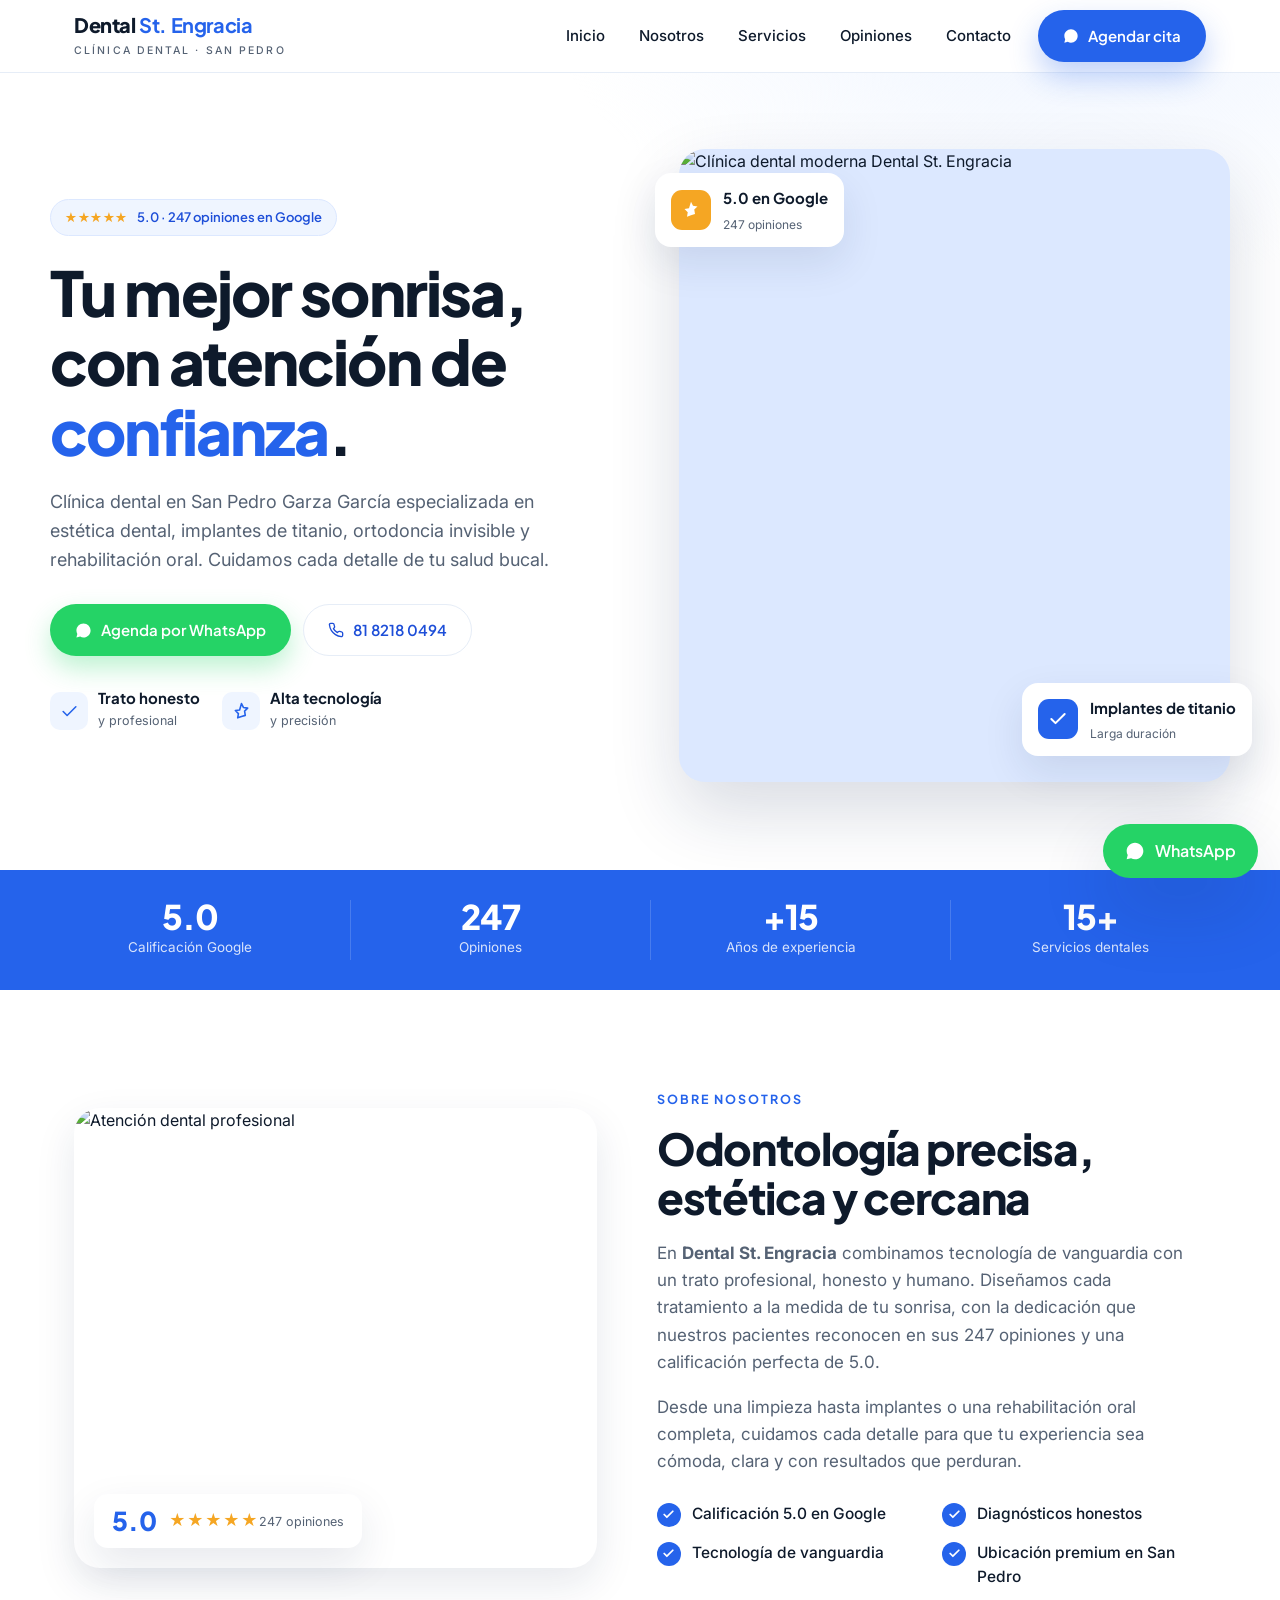
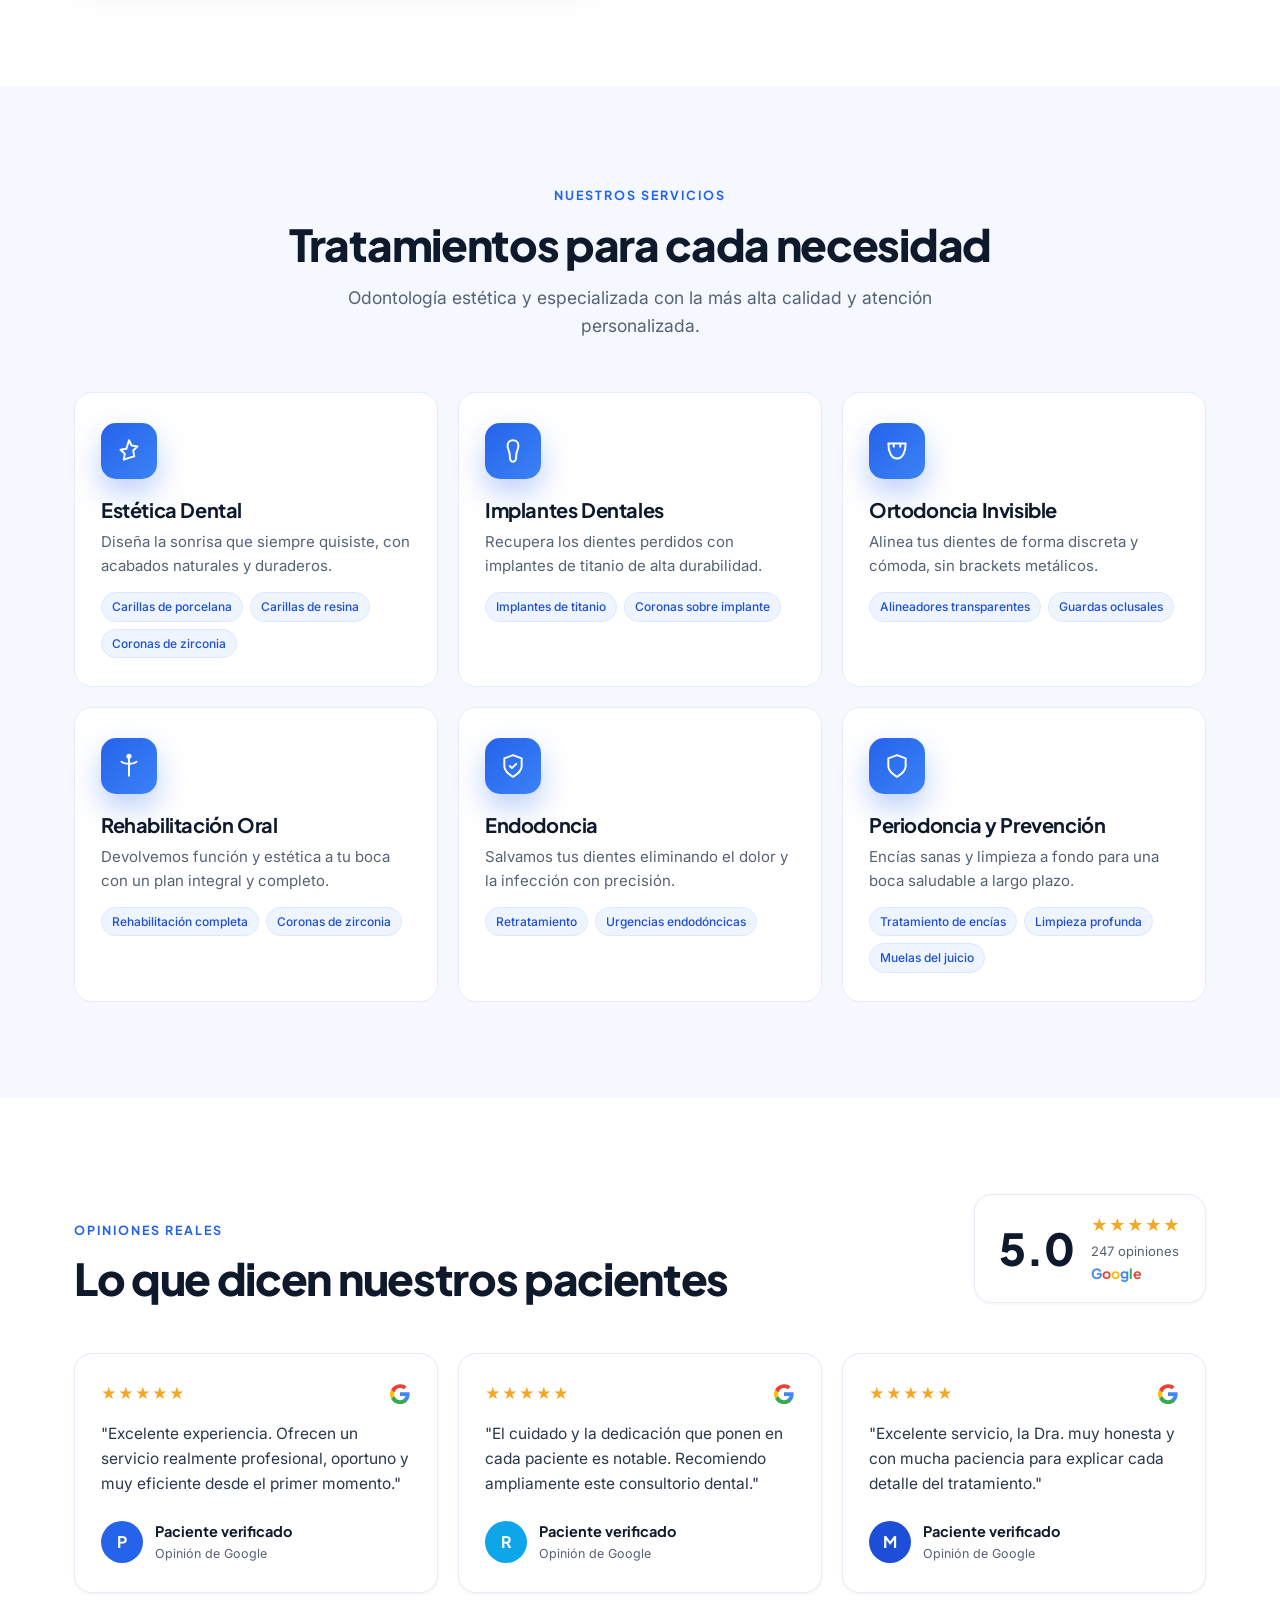
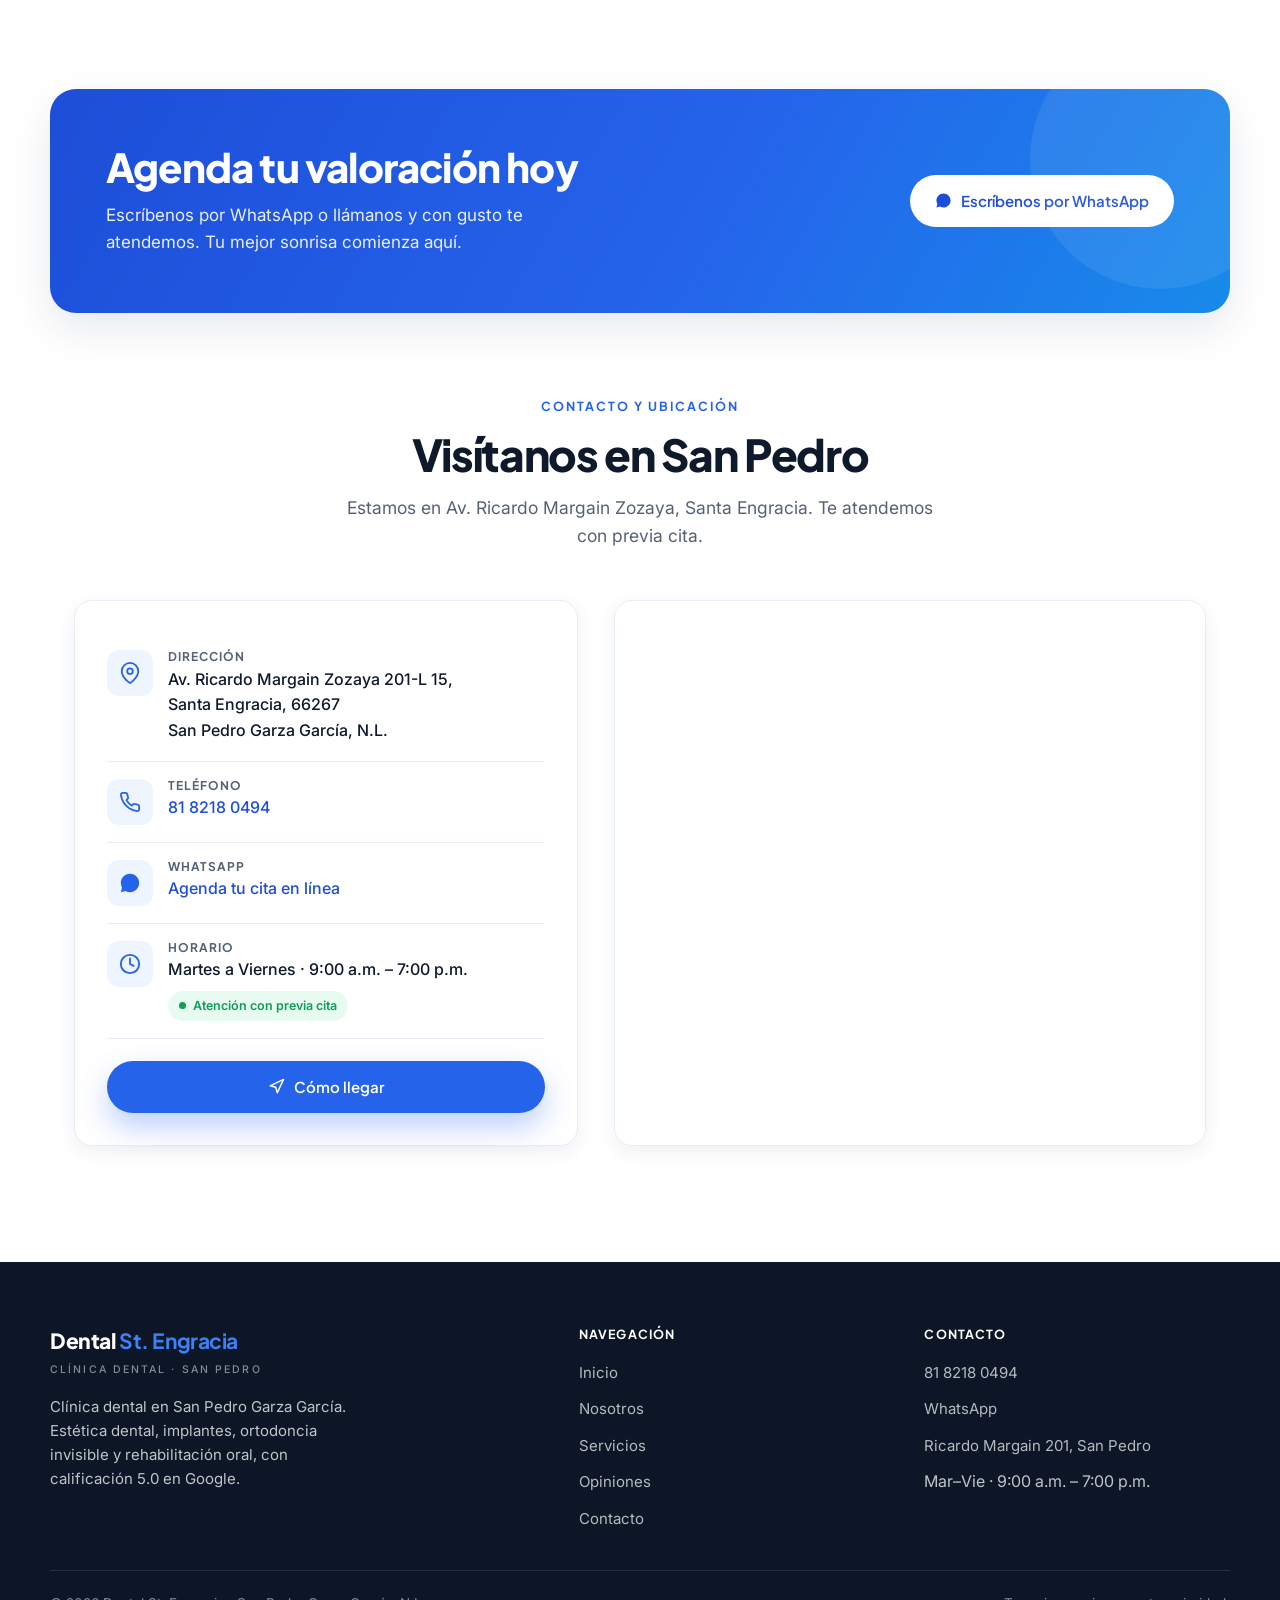
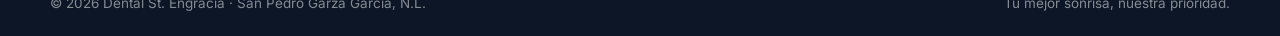
==== index.html @ b8663322 "Rediseño moderno azul y blanco, servicios y opiniones reorganizados Co-Authored-By: Claude Opus 4.8 " ====
<!DOCTYPE html>
<html lang="es">
<head>
  <meta charset="UTF-8" />
  <meta name="viewport" content="width=device-width, initial-scale=1.0" />
  <title>Dental St. Engracia | Dentista en San Pedro Garza García</title>
  <meta name="description" content="Dental St. Engracia — Clínica dental en San Pedro Garza García, N.L. Estética dental, implantes de titanio, ortodoncia invisible, rehabilitación oral y endodoncia. 5.0 ★ con 247 opiniones en Google." />
  <meta name="theme-color" content="#2563eb" />

  <meta property="og:title" content="Dental St. Engracia | Dentista en San Pedro Garza García" />
  <meta property="og:description" content="Clínica dental · 5.0 ★ (247 opiniones). Estética dental, implantes, ortodoncia invisible y rehabilitación oral." />
  <meta property="og:type" content="website" />

  <link rel="preconnect" href="https://fonts.googleapis.com" />
  <link rel="preconnect" href="https://fonts.gstatic.com" crossorigin />
  <link href="https://fonts.googleapis.com/css2?family=Plus+Jakarta+Sans:wght@500;600;700;800&family=Inter:wght@400;500;600&display=swap" rel="stylesheet" />

  <style>
    :root {
      --blue: #2563eb;
      --blue-600: #2563eb;
      --blue-700: #1d4ed8;
      --blue-500: #3b82f6;
      --blue-50: #eff5ff;
      --blue-100: #dce8ff;
      --sky: #0ea5e9;
      --ink: #0e1a2b;
      --slate: #556274;
      --line: #e6edf7;
      --bg: #ffffff;
      --bg-soft: #f5f8ff;
      --white: #ffffff;
      --shadow-xs: 0 1px 3px rgba(16, 40, 80, .06);
      --shadow-sm: 0 6px 18px rgba(16, 40, 80, .07);
      --shadow-md: 0 16px 40px rgba(16, 40, 80, .10);
      --shadow-lg: 0 30px 70px rgba(16, 40, 80, .16);
      --shadow-blue: 0 14px 30px rgba(37, 99, 235, .30);
      --r: 18px;
      --r-lg: 26px;
      --maxw: 1180px;
    }
    * { box-sizing: border-box; margin: 0; padding: 0; }
    html { scroll-behavior: smooth; scroll-padding-top: 84px; }
    body { font-family: 'Inter', system-ui, -apple-system, sans-serif; color: var(--ink); background: var(--bg); line-height: 1.6; -webkit-font-smoothing: antialiased; }
    h1, h2, h3, h4 { font-family: 'Plus Jakarta Sans', system-ui, sans-serif; line-height: 1.12; font-weight: 700; letter-spacing: -.02em; }
    a { color: inherit; text-decoration: none; }
    img { max-width: 100%; display: block; }
    .wrap { max-width: var(--maxw); margin: 0 auto; padding: 0 24px; }

    /* Buttons */
    .btn { display: inline-flex; align-items: center; gap: 9px; font-family: 'Plus Jakarta Sans', sans-serif;
      font-weight: 600; font-size: 15px; padding: 13px 24px; border-radius: 999px; border: 1.5px solid transparent; cursor: pointer;
      transition: transform .2s, box-shadow .2s, background .2s, color .2s, border-color .2s; }
    .btn-primary { background: var(--blue); color: #fff; box-shadow: var(--shadow-blue); }
    .btn-primary:hover { background: var(--blue-700); transform: translateY(-2px); }
    .btn-ghost { background: #fff; color: var(--blue-700); border-color: var(--line); }
    .btn-ghost:hover { border-color: var(--blue); background: var(--blue-50); }
    .btn-white { background: #fff; color: var(--blue-700); }
    .btn-white:hover { transform: translateY(-2px); box-shadow: var(--shadow-md); }
    .btn-wa { background: #25D366; color: #fff; box-shadow: 0 12px 26px rgba(37,211,102,.30); }
    .btn-wa:hover { background: #1eb457; transform: translateY(-2px); }

    /* Navbar */
    header { position: sticky; top: 0; z-index: 100; background: rgba(255,255,255,.82);
      backdrop-filter: saturate(180%) blur(16px); -webkit-backdrop-filter: saturate(180%) blur(16px); border-bottom: 1px solid var(--line); }
    .nav { display: flex; align-items: center; justify-content: space-between; height: 72px; }
    .brand .name { font-family: 'Plus Jakarta Sans', sans-serif; font-weight: 800; font-size: 20px; color: var(--ink); line-height: 1; letter-spacing: -.02em; }
    .brand .name b { color: var(--blue); }
    .brand .name small { display: block; font-family: 'Inter', sans-serif; font-weight: 500; font-size: 10.5px; color: var(--slate); letter-spacing: .2em; text-transform: uppercase; margin-top: 5px; }
    .nav-links { display: flex; align-items: center; gap: 4px; }
    .nav-links a.link { padding: 9px 15px; border-radius: 999px; font-weight: 500; font-size: 15px; color: var(--ink); transition: background .18s, color .18s; }
    .nav-links a.link:hover { background: var(--blue-50); color: var(--blue-700); }
    .nav-cta { display: flex; align-items: center; gap: 10px; margin-left: 8px; }
    .menu-btn { display: none; background: none; border: none; cursor: pointer; padding: 8px; }
    .menu-btn span { display: block; width: 24px; height: 2px; background: var(--ink); margin: 5px 0; border-radius: 2px; transition: .25s; }

    /* Hero */
    .hero { position: relative; overflow: hidden;
      background: radial-gradient(900px 480px at 85% -10%, var(--blue-50) 0%, transparent 60%), #fff; }
    .hero-grid { display: grid; grid-template-columns: 1.02fr .98fr; gap: 56px; align-items: center; padding: 76px 0 88px; }
    .chip { display: inline-flex; align-items: center; gap: 9px; background: var(--blue-50); border: 1px solid var(--blue-100);
      color: var(--blue-700); font-weight: 600; font-size: 13px; padding: 7px 14px; border-radius: 999px; margin-bottom: 22px; font-family: 'Plus Jakarta Sans', sans-serif; }
    .chip .stars { color: #f5a623; letter-spacing: .5px; }
    .hero h1 { font-size: clamp(38px, 5.4vw, 62px); font-weight: 800; color: var(--ink); letter-spacing: -.03em; }
    .hero h1 .g { color: var(--blue); }
    .hero p.lead { font-size: 18px; color: var(--slate); margin: 22px 0 30px; max-width: 520px; }
    .hero-actions { display: flex; gap: 12px; flex-wrap: wrap; }
    .hero-mini { display: flex; align-items: center; gap: 22px; margin-top: 34px; flex-wrap: wrap; }
    .hero-mini .m { display: flex; align-items: center; gap: 10px; }
    .hero-mini .m .ic { width: 38px; height: 38px; border-radius: 10px; background: var(--blue-50); color: var(--blue); display: grid; place-items: center; }
    .hero-mini .m b { font-family: 'Plus Jakarta Sans', sans-serif; font-size: 15px; display: block; line-height: 1.1; }
    .hero-mini .m span { font-size: 12.5px; color: var(--slate); }

    .hero-visual { position: relative; }
    .hero-card { border-radius: var(--r-lg); overflow: hidden; box-shadow: var(--shadow-lg); aspect-ratio: 4/4.6; background: var(--blue-100); }
    .hero-card img { width: 100%; height: 100%; object-fit: cover; }
    .float { position: absolute; background: #fff; border-radius: 16px; padding: 13px 16px; box-shadow: var(--shadow-md); display: flex; align-items: center; gap: 12px; }
    .float .ic { width: 40px; height: 40px; border-radius: 11px; display: grid; place-items: center; color: #fff; }
    .float b { font-family: 'Plus Jakarta Sans', sans-serif; font-size: 15px; color: var(--ink); line-height: 1; }
    .float small { display: block; color: var(--slate); font-size: 12px; margin-top: 3px; }
    .float-1 { top: 24px; left: -24px; }
    .float-1 .ic { background: #f5a623; }
    .float-2 { bottom: 26px; right: -22px; }
    .float-2 .ic { background: var(--blue); }

    /* Stats strip */
    .stats { background: var(--blue); color: #fff; }
    .stats-row { display: grid; grid-template-columns: repeat(4, 1fr); gap: 20px; padding: 30px 0; }
    .stats .s { text-align: center; }
    .stats .s b { font-family: 'Plus Jakarta Sans', sans-serif; font-size: 34px; font-weight: 800; display: block; line-height: 1; letter-spacing: -.02em; }
    .stats .s span { font-size: 13.5px; color: rgba(255,255,255,.82); }
    .stats .s + .s { border-left: 1px solid rgba(255,255,255,.16); }

    /* Section shells */
    .sec { padding: 96px 0; }
    .eyebrow { display: inline-block; color: var(--blue); font-family: 'Plus Jakarta Sans', sans-serif; font-weight: 700; font-size: 12.5px; letter-spacing: .16em; text-transform: uppercase; }
    .sec-title { font-size: clamp(30px, 3.8vw, 44px); letter-spacing: -.03em; margin: 12px 0 0; color: var(--ink); font-weight: 800; }
    .sec-intro { color: var(--slate); font-size: 17.5px; max-width: 620px; margin-top: 15px; }
    .center { text-align: center; }
    .center .sec-intro { margin-left: auto; margin-right: auto; }

    /* About */
    .about-grid { display: grid; grid-template-columns: 1fr 1.05fr; gap: 60px; align-items: center; }
    .about-media { position: relative; }
    .about-media img { border-radius: var(--r-lg); box-shadow: var(--shadow-md); width: 100%; aspect-ratio: 5/4.4; object-fit: cover; }
    .about-media .tag { position: absolute; bottom: 20px; left: 20px; background: #fff; border-radius: 14px; padding: 14px 18px; box-shadow: var(--shadow-md); display: flex; align-items: center; gap: 12px; }
    .about-media .tag .n { font-family: 'Plus Jakarta Sans', sans-serif; font-weight: 800; font-size: 26px; color: var(--blue); line-height: 1; }
    .about-media .tag small { color: var(--slate); font-size: 12.5px; }
    .about-text p { color: var(--slate); font-size: 17px; margin-top: 18px; }
    .about-list { list-style: none; margin: 26px 0 0; display: grid; grid-template-columns: 1fr 1fr; gap: 14px 22px; }
    .about-list li { display: flex; gap: 11px; align-items: flex-start; font-size: 15.5px; font-weight: 500; }
    .about-list .check { flex: none; width: 24px; height: 24px; border-radius: 999px; background: var(--blue); color: #fff; display: grid; place-items: center; margin-top: 1px; }

    /* Services */
    .services { background: var(--bg-soft); }
    .cards { display: grid; grid-template-columns: repeat(3, 1fr); gap: 20px; margin-top: 52px; }
    .card { background: #fff; border: 1px solid var(--line); border-radius: var(--r); padding: 30px 26px 28px; transition: transform .22s, box-shadow .22s, border-color .22s; }
    .card:hover { transform: translateY(-6px); box-shadow: var(--shadow-md); border-color: var(--blue-100); }
    .card .icn { width: 56px; height: 56px; border-radius: 15px; background: linear-gradient(135deg, var(--blue), var(--blue-500)); color: #fff; display: grid; place-items: center; margin-bottom: 20px; box-shadow: var(--shadow-blue); }
    .card h3 { font-size: 20px; color: var(--ink); }
    .card p { color: var(--slate); font-size: 15px; margin-top: 9px; }
    .card .tags { margin-top: 14px; display: flex; flex-wrap: wrap; gap: 7px; }
    .card .tags span { font-size: 12px; font-weight: 500; color: var(--blue-700); background: var(--blue-50); border: 1px solid var(--blue-100); padding: 4px 10px; border-radius: 999px; }

    /* Reviews */
    .reviews-head { display: flex; align-items: flex-end; justify-content: space-between; gap: 30px; flex-wrap: wrap; }
    .gbadge { display: flex; align-items: center; gap: 16px; background: #fff; border: 1px solid var(--line); border-radius: var(--r); padding: 18px 24px; box-shadow: var(--shadow-xs); }
    .gbadge .big { font-family: 'Plus Jakarta Sans', sans-serif; font-size: 44px; font-weight: 800; color: var(--ink); line-height: 1; }
    .gbadge .stars { color: #f5a623; letter-spacing: 1px; font-size: 16px; }
    .gbadge small { color: var(--slate); font-size: 13px; display: block; margin-top: 3px; }
    .gbadge .glogo { font-family: 'Plus Jakarta Sans', sans-serif; font-weight: 700; font-size: 14px; }
    .gbadge .glogo .b1{color:#4285F4}.gbadge .glogo .b2{color:#EA4335}.gbadge .glogo .b3{color:#FBBC05}.gbadge .glogo .b4{color:#4285F4}.gbadge .glogo .b5{color:#34A853}.gbadge .glogo .b6{color:#EA4335}
    .review-cards { display: grid; grid-template-columns: repeat(3, 1fr); gap: 20px; margin-top: 50px; }
    .review-card { background: #fff; border: 1px solid var(--line); border-radius: var(--r); padding: 28px 26px; box-shadow: var(--shadow-xs); transition: transform .22s, box-shadow .22s; }
    .review-card:hover { transform: translateY(-5px); box-shadow: var(--shadow-md); }
    .review-card .top { display: flex; align-items: center; justify-content: space-between; }
    .review-card .stars { color: #f5a623; letter-spacing: 1px; font-size: 15px; }
    .review-card .gm { width: 22px; height: 22px; }
    .review-card p { margin: 16px 0 22px; font-size: 15.5px; color: #29384b; line-height: 1.6; }
    .review-card .who { display: flex; align-items: center; gap: 12px; }
    .review-card .av { width: 42px; height: 42px; border-radius: 999px; color: #fff; display: grid; place-items: center; font-weight: 700; font-family: 'Plus Jakarta Sans', sans-serif; }
    .review-card .who b { font-family: 'Plus Jakarta Sans', sans-serif; font-size: 14.5px; }
    .review-card .who small { display: block; color: var(--slate); font-size: 12.5px; }

    /* CTA */
    .cta-wrap { padding: 0 24px 40px; }
    .cta-band { position: relative; overflow: hidden; background: linear-gradient(120deg, var(--blue-700) 0%, var(--blue) 55%, var(--sky) 130%); color: #fff; border-radius: var(--r-lg); padding: 56px; display: grid; grid-template-columns: 1.5fr auto; gap: 30px; align-items: center; box-shadow: var(--shadow-md); }
    .cta-band::after { content: ""; position: absolute; right: -60px; top: -60px; width: 260px; height: 260px; border-radius: 50%; background: rgba(255,255,255,.08); }
    .cta-band h2 { color: #fff; font-size: clamp(28px, 3.2vw, 40px); font-weight: 800; position: relative; }
    .cta-band p { color: rgba(255,255,255,.9); margin-top: 12px; font-size: 17px; position: relative; max-width: 460px; }
    .cta-band .actions { display: flex; gap: 12px; flex-wrap: wrap; position: relative; }

    /* Contact */
    .contact-grid { display: grid; grid-template-columns: .92fr 1.08fr; gap: 36px; align-items: stretch; }
    .info-card { background: #fff; border: 1px solid var(--line); border-radius: var(--r); padding: 32px; box-shadow: var(--shadow-sm); }
    .info-item { display: flex; gap: 15px; padding: 17px 0; border-bottom: 1px solid var(--line); }
    .info-item:last-of-type { border-bottom: none; }
    .info-item .ic { flex: none; width: 46px; height: 46px; border-radius: 12px; background: var(--blue-50); color: var(--blue); display: grid; place-items: center; }
    .info-item h4 { font-family: 'Plus Jakarta Sans', sans-serif; font-size: 12px; text-transform: uppercase; letter-spacing: .08em; color: var(--slate); font-weight: 700; }
    .info-item p { font-size: 16px; font-weight: 500; margin-top: 3px; color: var(--ink); }
    .info-item a p { color: var(--blue-700); }
    .hours-tag { display: inline-flex; align-items: center; gap: 7px; background: #e8fbf0; color: #0f9d58; font-weight: 600; font-size: 12.5px; padding: 5px 11px; border-radius: 999px; margin-top: 8px; }
    .map-card { border-radius: var(--r); overflow: hidden; box-shadow: var(--shadow-sm); border: 1px solid var(--line); min-height: 460px; }
    .map-card iframe { width: 100%; height: 100%; min-height: 460px; border: 0; display: block; }

    /* Footer */
    footer { background: #0c1626; color: rgba(255,255,255,.75); margin-top: 20px; }
    .foot { display: grid; grid-template-columns: 1.6fr 1fr 1fr; gap: 40px; padding: 62px 0 38px; }
    .foot .name { font-family: 'Plus Jakarta Sans', sans-serif; font-weight: 800; font-size: 21px; color: #fff; letter-spacing: -.02em; }
    .foot .name b { color: var(--blue-500); }
    .foot .name small { display: block; font-family: 'Inter', sans-serif; font-weight: 500; font-size: 10.5px; color: rgba(255,255,255,.5); letter-spacing: .2em; text-transform: uppercase; margin-top: 5px; }
    .foot p { font-size: 15px; margin-top: 16px; max-width: 320px; }
    .foot h5 { color: #fff; font-family: 'Plus Jakarta Sans', sans-serif; font-size: 12.5px; letter-spacing: .09em; text-transform: uppercase; margin-bottom: 16px; }
    .foot ul { list-style: none; display: grid; gap: 11px; }
    .foot ul a { font-size: 15px; color: rgba(255,255,255,.7); transition: color .18s; }
    .foot ul a:hover { color: var(--blue-500); }
    .foot-bottom { border-top: 1px solid rgba(255,255,255,.1); padding: 22px 0; font-size: 13.5px; display: flex; justify-content: space-between; flex-wrap: wrap; gap: 10px; color: rgba(255,255,255,.5); }

    /* Floating WhatsApp */
    .float-wa { position: fixed; right: 22px; bottom: 22px; z-index: 90; background: #25D366; color: #fff; border-radius: 999px;
      padding: 14px 22px; font-family: 'Plus Jakarta Sans', sans-serif; font-weight: 600; display: inline-flex; align-items: center; gap: 10px; box-shadow: var(--shadow-lg); transition: transform .2s; }
    .float-wa:hover { transform: scale(1.05); }

    @media (max-width: 900px) {
      .hero-grid, .about-grid, .contact-grid, .cta-band, .reviews-head { grid-template-columns: 1fr; }
      .cards, .review-cards { grid-template-columns: 1fr 1fr; }
      .stats-row { grid-template-columns: 1fr 1fr; gap: 26px 20px; }
      .stats .s:nth-child(3) { border-left: none; }
      .hero-visual { max-width: 400px; margin: 0 auto; }
      .float-2 { right: 6px; } .float-1 { left: 6px; }
      .foot { grid-template-columns: 1fr 1fr; }
      .cta-band { text-align: center; } .cta-band .actions { justify-content: center; }
    }
    @media (max-width: 680px) {
      .nav-links { display: none; }
      .menu-btn { display: block; }
      .nav-links.open { display: flex; flex-direction: column; align-items: stretch; position: absolute; top: 72px; left: 0; right: 0;
        background: #fff; border-bottom: 1px solid var(--line); padding: 14px 20px 20px; gap: 4px; box-shadow: var(--shadow-md); }
      .nav-links.open .nav-cta { flex-direction: column; margin: 8px 0 0; }
      .nav-links.open .btn { justify-content: center; }
      .cards, .review-cards { grid-template-columns: 1fr; }
      .about-list { grid-template-columns: 1fr; }
      .stats-row { grid-template-columns: 1fr 1fr; }
      .foot { grid-template-columns: 1fr; }
      .sec { padding: 66px 0; }
      .cta-band { padding: 40px 26px; }
      .hero-grid { padding: 48px 0 60px; }
    }
  </style>
</head>
<body>

  <!-- NAVBAR -->
  <header>
    <div class="wrap nav">
      <a href="#inicio" class="brand">
        <span class="name">Dental <b>St. Engracia</b><small>Clínica Dental · San Pedro</small></span>
      </a>
      <nav class="nav-links" id="navLinks">
        <a class="link" href="#inicio">Inicio</a>
        <a class="link" href="#nosotros">Nosotros</a>
        <a class="link" href="#servicios">Servicios</a>
        <a class="link" href="#opiniones">Opiniones</a>
        <a class="link" href="#contacto">Contacto</a>
        <div class="nav-cta">
          <a class="btn btn-primary" href="https://wa.me/528182180494" target="_blank" rel="noopener">
            <svg width="16" height="16" viewBox="0 0 24 24" fill="currentColor"><path d="M17.5 14.4c-.3-.15-1.77-.87-2.04-.97-.27-.1-.47-.15-.67.15-.2.3-.77.97-.94 1.17-.17.2-.35.22-.65.07-.3-.15-1.26-.46-2.4-1.48-.89-.79-1.49-1.77-1.66-2.07-.17-.3-.02-.46.13-.61.13-.13.3-.35.45-.52.15-.17.2-.3.3-.5.1-.2.05-.37-.02-.52-.08-.15-.67-1.62-.92-2.22-.24-.58-.49-.5-.67-.51h-.57c-.2 0-.52.07-.8.37-.27.3-1.04 1.02-1.04 2.48s1.07 2.88 1.22 3.08c.15.2 2.1 3.2 5.08 4.49.71.31 1.26.49 1.69.62.71.23 1.36.2 1.87.12.57-.09 1.77-.72 2.02-1.42.25-.7.25-1.29.17-1.42-.07-.13-.27-.2-.57-.35zM12 2C6.48 2 2 6.48 2 12c0 1.77.46 3.42 1.27 4.86L2 22l5.25-1.38A9.96 9.96 0 0 0 12 22c5.52 0 10-4.48 10-10S17.52 2 12 2z"/></svg>
            Agendar cita
          </a>
        </div>
      </nav>
      <button class="menu-btn" id="menuBtn" aria-label="Menú"><span></span><span></span><span></span></button>
    </div>
  </header>

  <!-- HERO -->
  <section class="hero" id="inicio">
    <div class="wrap hero-grid">
      <div class="hero-copy">
        <span class="chip"><span class="stars">★★★★★</span> 5.0 · 247 opiniones en Google</span>
        <h1>Tu mejor sonrisa, con atención de <span class="g">confianza</span>.</h1>
        <p class="lead">Clínica dental en San Pedro Garza García especializada en estética dental, implantes de titanio, ortodoncia invisible y rehabilitación oral. Cuidamos cada detalle de tu salud bucal.</p>
        <div class="hero-actions">
          <a class="btn btn-wa" href="https://wa.me/528182180494" target="_blank" rel="noopener">
            <svg width="17" height="17" viewBox="0 0 24 24" fill="currentColor"><path d="M17.5 14.4c-.3-.15-1.77-.87-2.04-.97-.27-.1-.47-.15-.67.15-.2.3-.77.97-.94 1.17-.17.2-.35.22-.65.07-.3-.15-1.26-.46-2.4-1.48-.89-.79-1.49-1.77-1.66-2.07-.17-.3-.02-.46.13-.61.13-.13.3-.35.45-.52.15-.17.2-.3.3-.5.1-.2.05-.37-.02-.52-.08-.15-.67-1.62-.92-2.22-.24-.58-.49-.5-.67-.51h-.57c-.2 0-.52.07-.8.37-.27.3-1.04 1.02-1.04 2.48s1.07 2.88 1.22 3.08c.15.2 2.1 3.2 5.08 4.49.71.31 1.26.49 1.69.62.71.23 1.36.2 1.87.12.57-.09 1.77-.72 2.02-1.42.25-.7.25-1.29.17-1.42-.07-.13-.27-.2-.57-.35zM12 2C6.48 2 2 6.48 2 12c0 1.77.46 3.42 1.27 4.86L2 22l5.25-1.38A9.96 9.96 0 0 0 12 22c5.52 0 10-4.48 10-10S17.52 2 12 2z"/></svg>
            Agenda por WhatsApp
          </a>
          <a class="btn btn-ghost" href="tel:+528182180494">
            <svg width="16" height="16" viewBox="0 0 24 24" fill="none" stroke="currentColor" stroke-width="2" stroke-linecap="round" stroke-linejoin="round"><path d="M22 16.92v3a2 2 0 0 1-2.18 2 19.79 19.79 0 0 1-8.63-3.07 19.5 19.5 0 0 1-6-6 19.79 19.79 0 0 1-3.07-8.67A2 2 0 0 1 4.11 2h3a2 2 0 0 1 2 1.72c.13.96.36 1.9.7 2.81a2 2 0 0 1-.45 2.11L8.09 9.91a16 16 0 0 0 6 6l1.27-1.27a2 2 0 0 1 2.11-.45c.9.34 1.85.57 2.81.7A2 2 0 0 1 22 16.92z"/></svg>
            81 8218 0494
          </a>
        </div>
        <div class="hero-mini">
          <div class="m"><span class="ic"><svg width="19" height="19" viewBox="0 0 24 24" fill="none" stroke="currentColor" stroke-width="2" stroke-linecap="round" stroke-linejoin="round"><path d="M20 6 9 17l-5-5"/></svg></span><div><b>Trato honesto</b><span>y profesional</span></div></div>
          <div class="m"><span class="ic"><svg width="19" height="19" viewBox="0 0 24 24" fill="none" stroke="currentColor" stroke-width="2" stroke-linecap="round" stroke-linejoin="round"><path d="m12 2 2.4 4.9 5.4.8-3.9 3.8.9 5.4L12 18.3 7.2 20l.9-5.4-3.9-3.8 5.4-.8z"/></svg></span><div><b>Alta tecnología</b><span>y precisión</span></div></div>
        </div>
      </div>

      <div class="hero-visual">
        <div class="hero-card">
          <img src="https://images.unsplash.com/photo-1606811841689-23dfddce3e95?auto=format&fit=crop&w=900&q=80" alt="Clínica dental moderna Dental St. Engracia" />
        </div>
        <div class="float float-1">
          <span class="ic"><svg width="20" height="20" viewBox="0 0 24 24" fill="currentColor"><path d="m12 2 2.4 4.9 5.4.8-3.9 3.8.9 5.4L12 18.3 7.2 20l.9-5.4-3.9-3.8 5.4-.8z"/></svg></span>
          <div><b>5.0 en Google</b><small>247 opiniones</small></div>
        </div>
        <div class="float float-2">
          <span class="ic"><svg width="20" height="20" viewBox="0 0 24 24" fill="none" stroke="currentColor" stroke-width="2.4" stroke-linecap="round" stroke-linejoin="round"><path d="M20 6 9 17l-5-5"/></svg></span>
          <div><b>Implantes de titanio</b><small>Larga duración</small></div>
        </div>
      </div>
    </div>
  </section>

  <!-- STATS -->
  <section class="stats">
    <div class="wrap stats-row">
      <div class="s"><b>5.0</b><span>Calificación Google</span></div>
      <div class="s"><b>247</b><span>Opiniones</span></div>
      <div class="s"><b>+15</b><span>Años de experiencia</span></div>
      <div class="s"><b>15+</b><span>Servicios dentales</span></div>
    </div>
  </section>

  <!-- NOSOTROS -->
  <section class="sec" id="nosotros">
    <div class="wrap about-grid">
      <div class="about-media">
        <img src="https://images.unsplash.com/photo-1629909613654-28e377c37b09?auto=format&fit=crop&w=900&q=80" alt="Atención dental profesional" />
        <div class="tag"><span class="n">5.0</span><div><span style="color:#f5a623;letter-spacing:1px;">★★★★★</span><small>247 opiniones</small></div></div>
      </div>
      <div class="about-text">
        <span class="eyebrow">Sobre nosotros</span>
        <h2 class="sec-title">Odontología precisa, estética y cercana</h2>
        <p>En <strong>Dental St. Engracia</strong> combinamos tecnología de vanguardia con un trato profesional, honesto y humano. Diseñamos cada tratamiento a la medida de tu sonrisa, con la dedicación que nuestros pacientes reconocen en sus 247 opiniones y una calificación perfecta de 5.0.</p>
        <p>Desde una limpieza hasta implantes o una rehabilitación oral completa, cuidamos cada detalle para que tu experiencia sea cómoda, clara y con resultados que perduran.</p>
        <ul class="about-list">
          <li><span class="check"><svg width="13" height="13" viewBox="0 0 24 24" fill="none" stroke="currentColor" stroke-width="3.2" stroke-linecap="round" stroke-linejoin="round"><path d="M20 6 9 17l-5-5"/></svg></span> Calificación 5.0 en Google</li>
          <li><span class="check"><svg width="13" height="13" viewBox="0 0 24 24" fill="none" stroke="currentColor" stroke-width="3.2" stroke-linecap="round" stroke-linejoin="round"><path d="M20 6 9 17l-5-5"/></svg></span> Diagnósticos honestos</li>
          <li><span class="check"><svg width="13" height="13" viewBox="0 0 24 24" fill="none" stroke="currentColor" stroke-width="3.2" stroke-linecap="round" stroke-linejoin="round"><path d="M20 6 9 17l-5-5"/></svg></span> Tecnología de vanguardia</li>
          <li><span class="check"><svg width="13" height="13" viewBox="0 0 24 24" fill="none" stroke="currentColor" stroke-width="3.2" stroke-linecap="round" stroke-linejoin="round"><path d="M20 6 9 17l-5-5"/></svg></span> Ubicación premium en San Pedro</li>
        </ul>
      </div>
    </div>
  </section>

  <!-- SERVICIOS -->
  <section class="sec services" id="servicios">
    <div class="wrap">
      <div class="center">
        <span class="eyebrow">Nuestros servicios</span>
        <h2 class="sec-title">Tratamientos para cada necesidad</h2>
        <p class="sec-intro">Odontología estética y especializada con la más alta calidad y atención personalizada.</p>
      </div>
      <div class="cards">
        <div class="card">
          <div class="icn"><svg width="26" height="26" viewBox="0 0 24 24" fill="none" stroke="currentColor" stroke-width="1.8" stroke-linecap="round" stroke-linejoin="round"><path d="m12 2 2.4 4.9 5.4.8-3.9 3.8.9 5.4L12 18.3 7.2 20l.9-5.4-3.9-3.8 5.4-.8z"/></svg></div>
          <h3>Estética Dental</h3>
          <p>Diseña la sonrisa que siempre quisiste, con acabados naturales y duraderos.</p>
          <div class="tags"><span>Carillas de porcelana</span><span>Carillas de resina</span><span>Coronas de zirconia</span></div>
        </div>
        <div class="card">
          <div class="icn"><svg width="26" height="26" viewBox="0 0 24 24" fill="none" stroke="currentColor" stroke-width="1.8" stroke-linecap="round" stroke-linejoin="round"><path d="M12 2c3 0 5 2 5 5 0 4-2 5-2 9 0 3-1 6-3 6s-3-3-3-6c0-4-2-5-2-9 0-3 2-5 5-5z"/></svg></div>
          <h3>Implantes Dentales</h3>
          <p>Recupera los dientes perdidos con implantes de titanio de alta durabilidad.</p>
          <div class="tags"><span>Implantes de titanio</span><span>Coronas sobre implante</span></div>
        </div>
        <div class="card">
          <div class="icn"><svg width="26" height="26" viewBox="0 0 24 24" fill="none" stroke="currentColor" stroke-width="1.8" stroke-linecap="round" stroke-linejoin="round"><path d="M4 5h16M4 5c0 8 3 14 8 14s8-6 8-14M9 5v3M15 5v3"/></svg></div>
          <h3>Ortodoncia Invisible</h3>
          <p>Alinea tus dientes de forma discreta y cómoda, sin brackets metálicos.</p>
          <div class="tags"><span>Alineadores transparentes</span><span>Guardas oclusales</span></div>
        </div>
        <div class="card">
          <div class="icn"><svg width="26" height="26" viewBox="0 0 24 24" fill="none" stroke="currentColor" stroke-width="1.8" stroke-linecap="round" stroke-linejoin="round"><path d="M12 3v18M5 8s2 2 7 2 7-2 7-2"/><circle cx="12" cy="3" r="1.5"/></svg></div>
          <h3>Rehabilitación Oral</h3>
          <p>Devolvemos función y estética a tu boca con un plan integral y completo.</p>
          <div class="tags"><span>Rehabilitación completa</span><span>Coronas de zirconia</span></div>
        </div>
        <div class="card">
          <div class="icn"><svg width="26" height="26" viewBox="0 0 24 24" fill="none" stroke="currentColor" stroke-width="1.8" stroke-linecap="round" stroke-linejoin="round"><path d="M12 22s8-4 8-10V5l-8-3-8 3v7c0 6 8 10 8 10z"/><path d="M9 12l2 2 4-4"/></svg></div>
          <h3>Endodoncia</h3>
          <p>Salvamos tus dientes eliminando el dolor y la infección con precisión.</p>
          <div class="tags"><span>Retratamiento</span><span>Urgencias endodóncicas</span></div>
        </div>
        <div class="card">
          <div class="icn"><svg width="26" height="26" viewBox="0 0 24 24" fill="none" stroke="currentColor" stroke-width="1.8" stroke-linecap="round" stroke-linejoin="round"><path d="M12 22s8-4 8-10V5l-8-3-8 3v7c0 6 8 10 8 10z"/></svg></div>
          <h3>Periodoncia y Prevención</h3>
          <p>Encías sanas y limpieza a fondo para una boca saludable a largo plazo.</p>
          <div class="tags"><span>Tratamiento de encías</span><span>Limpieza profunda</span><span>Muelas del juicio</span></div>
        </div>
      </div>
    </div>
  </section>

  <!-- OPINIONES -->
  <section class="sec" id="opiniones">
    <div class="wrap">
      <div class="reviews-head">
        <div>
          <span class="eyebrow">Opiniones reales</span>
          <h2 class="sec-title">Lo que dicen nuestros pacientes</h2>
        </div>
        <div class="gbadge">
          <div class="big">5.0</div>
          <div>
            <div class="stars">★★★★★</div>
            <small>247 opiniones</small>
            <div class="glogo"><span class="b1">G</span><span class="b2">o</span><span class="b3">o</span><span class="b4">g</span><span class="b5">l</span><span class="b6">e</span></div>
          </div>
        </div>
      </div>
      <div class="review-cards">
        <div class="review-card">
          <div class="top"><div class="stars">★★★★★</div><svg class="gm" viewBox="0 0 24 24"><path fill="#4285F4" d="M22.5 12.2c0-.7-.1-1.4-.2-2H12v3.9h5.9a5 5 0 0 1-2.2 3.3v2.7h3.6c2.1-2 3.2-4.9 3.2-7.9z"/><path fill="#34A853" d="M12 23c2.9 0 5.4-1 7.2-2.6l-3.6-2.7c-1 .7-2.3 1.1-3.6 1.1-2.8 0-5.1-1.9-6-4.4H2.3v2.8A11 11 0 0 0 12 23z"/><path fill="#FBBC05" d="M6 14.4a6.6 6.6 0 0 1 0-4.2V7.4H2.3a11 11 0 0 0 0 9.8L6 14.4z"/><path fill="#EA4335" d="M12 5.4c1.6 0 3 .5 4.1 1.6l3.1-3.1A11 11 0 0 0 2.3 7.4L6 10.2c.9-2.6 3.2-4.8 6-4.8z"/></svg></div>
          <p>"Excelente experiencia. Ofrecen un servicio realmente profesional, oportuno y muy eficiente desde el primer momento."</p>
          <div class="who"><span class="av" style="background:#2563eb;">P</span><div><b>Paciente verificado</b><small>Opinión de Google</small></div></div>
        </div>
        <div class="review-card">
          <div class="top"><div class="stars">★★★★★</div><svg class="gm" viewBox="0 0 24 24"><path fill="#4285F4" d="M22.5 12.2c0-.7-.1-1.4-.2-2H12v3.9h5.9a5 5 0 0 1-2.2 3.3v2.7h3.6c2.1-2 3.2-4.9 3.2-7.9z"/><path fill="#34A853" d="M12 23c2.9 0 5.4-1 7.2-2.6l-3.6-2.7c-1 .7-2.3 1.1-3.6 1.1-2.8 0-5.1-1.9-6-4.4H2.3v2.8A11 11 0 0 0 12 23z"/><path fill="#FBBC05" d="M6 14.4a6.6 6.6 0 0 1 0-4.2V7.4H2.3a11 11 0 0 0 0 9.8L6 14.4z"/><path fill="#EA4335" d="M12 5.4c1.6 0 3 .5 4.1 1.6l3.1-3.1A11 11 0 0 0 2.3 7.4L6 10.2c.9-2.6 3.2-4.8 6-4.8z"/></svg></div>
          <p>"El cuidado y la dedicación que ponen en cada paciente es notable. Recomiendo ampliamente este consultorio dental."</p>
          <div class="who"><span class="av" style="background:#0ea5e9;">R</span><div><b>Paciente verificado</b><small>Opinión de Google</small></div></div>
        </div>
        <div class="review-card">
          <div class="top"><div class="stars">★★★★★</div><svg class="gm" viewBox="0 0 24 24"><path fill="#4285F4" d="M22.5 12.2c0-.7-.1-1.4-.2-2H12v3.9h5.9a5 5 0 0 1-2.2 3.3v2.7h3.6c2.1-2 3.2-4.9 3.2-7.9z"/><path fill="#34A853" d="M12 23c2.9 0 5.4-1 7.2-2.6l-3.6-2.7c-1 .7-2.3 1.1-3.6 1.1-2.8 0-5.1-1.9-6-4.4H2.3v2.8A11 11 0 0 0 12 23z"/><path fill="#FBBC05" d="M6 14.4a6.6 6.6 0 0 1 0-4.2V7.4H2.3a11 11 0 0 0 0 9.8L6 14.4z"/><path fill="#EA4335" d="M12 5.4c1.6 0 3 .5 4.1 1.6l3.1-3.1A11 11 0 0 0 2.3 7.4L6 10.2c.9-2.6 3.2-4.8 6-4.8z"/></svg></div>
          <p>"Excelente servicio, la Dra. muy honesta y con mucha paciencia para explicar cada detalle del tratamiento."</p>
          <div class="who"><span class="av" style="background:#1d4ed8;">M</span><div><b>Paciente verificado</b><small>Opinión de Google</small></div></div>
        </div>
      </div>
    </div>
  </section>

  <!-- CTA -->
  <section class="cta-wrap">
    <div class="wrap" style="padding:0;">
      <div class="cta-band">
        <div>
          <h2>Agenda tu valoración hoy</h2>
          <p>Escríbenos por WhatsApp o llámanos y con gusto te atendemos. Tu mejor sonrisa comienza aquí.</p>
        </div>
        <div class="actions">
          <a class="btn btn-white" href="https://wa.me/528182180494" target="_blank" rel="noopener">
            <svg width="17" height="17" viewBox="0 0 24 24" fill="currentColor"><path d="M17.5 14.4c-.3-.15-1.77-.87-2.04-.97-.27-.1-.47-.15-.67.15-.2.3-.77.97-.94 1.17-.17.2-.35.22-.65.07-.3-.15-1.26-.46-2.4-1.48-.89-.79-1.49-1.77-1.66-2.07-.17-.3-.02-.46.13-.61.13-.13.3-.35.45-.52.15-.17.2-.3.3-.5.1-.2.05-.37-.02-.52-.08-.15-.67-1.62-.92-2.22-.24-.58-.49-.5-.67-.51h-.57c-.2 0-.52.07-.8.37-.27.3-1.04 1.02-1.04 2.48s1.07 2.88 1.22 3.08c.15.2 2.1 3.2 5.08 4.49.71.31 1.26.49 1.69.62.71.23 1.36.2 1.87.12.57-.09 1.77-.72 2.02-1.42.25-.7.25-1.29.17-1.42-.07-.13-.27-.2-.57-.35zM12 2C6.48 2 2 6.48 2 12c0 1.77.46 3.42 1.27 4.86L2 22l5.25-1.38A9.96 9.96 0 0 0 12 22c5.52 0 10-4.48 10-10S17.52 2 12 2z"/></svg>
            Escríbenos por WhatsApp
          </a>
        </div>
      </div>
    </div>
  </section>

  <!-- CONTACTO -->
  <section class="sec" id="contacto" style="padding-top: 40px;">
    <div class="wrap">
      <div class="center" style="margin-bottom: 50px;">
        <span class="eyebrow">Contacto y ubicación</span>
        <h2 class="sec-title">Visítanos en San Pedro</h2>
        <p class="sec-intro">Estamos en Av. Ricardo Margain Zozaya, Santa Engracia. Te atendemos con previa cita.</p>
      </div>
      <div class="contact-grid">
        <div class="info-card">
          <div class="info-item">
            <span class="ic"><svg width="22" height="22" viewBox="0 0 24 24" fill="none" stroke="currentColor" stroke-width="2" stroke-linecap="round" stroke-linejoin="round"><path d="M21 10c0 7-9 13-9 13s-9-6-9-13a9 9 0 0 1 18 0z"/><circle cx="12" cy="10" r="3"/></svg></span>
            <div><h4>Dirección</h4><p>Av. Ricardo Margain Zozaya 201-L 15,<br/>Santa Engracia, 66267<br/>San Pedro Garza García, N.L.</p></div>
          </div>
          <div class="info-item">
            <a href="tel:+528182180494" style="display:flex; gap:15px; width:100%;">
              <span class="ic"><svg width="22" height="22" viewBox="0 0 24 24" fill="none" stroke="currentColor" stroke-width="2" stroke-linecap="round" stroke-linejoin="round"><path d="M22 16.92v3a2 2 0 0 1-2.18 2 19.79 19.79 0 0 1-8.63-3.07 19.5 19.5 0 0 1-6-6 19.79 19.79 0 0 1-3.07-8.67A2 2 0 0 1 4.11 2h3a2 2 0 0 1 2 1.72c.13.96.36 1.9.7 2.81a2 2 0 0 1-.45 2.11L8.09 9.91a16 16 0 0 0 6 6l1.27-1.27a2 2 0 0 1 2.11-.45c.9.34 1.85.57 2.81.7A2 2 0 0 1 22 16.92z"/></svg></span>
              <div><h4>Teléfono</h4><p>81 8218 0494</p></div>
            </a>
          </div>
          <div class="info-item">
            <a href="https://wa.me/528182180494" target="_blank" rel="noopener" style="display:flex; gap:15px; width:100%;">
              <span class="ic"><svg width="22" height="22" viewBox="0 0 24 24" fill="currentColor"><path d="M17.5 14.4c-.3-.15-1.77-.87-2.04-.97-.27-.1-.47-.15-.67.15-.2.3-.77.97-.94 1.17-.17.2-.35.22-.65.07-.3-.15-1.26-.46-2.4-1.48-.89-.79-1.49-1.77-1.66-2.07-.17-.3-.02-.46.13-.61.13-.13.3-.35.45-.52.15-.17.2-.3.3-.5.1-.2.05-.37-.02-.52-.08-.15-.67-1.62-.92-2.22-.24-.58-.49-.5-.67-.51h-.57c-.2 0-.52.07-.8.37-.27.3-1.04 1.02-1.04 2.48s1.07 2.88 1.22 3.08c.15.2 2.1 3.2 5.08 4.49.71.31 1.26.49 1.69.62.71.23 1.36.2 1.87.12.57-.09 1.77-.72 2.02-1.42.25-.7.25-1.29.17-1.42-.07-.13-.27-.2-.57-.35zM12 2C6.48 2 2 6.48 2 12c0 1.77.46 3.42 1.27 4.86L2 22l5.25-1.38A9.96 9.96 0 0 0 12 22c5.52 0 10-4.48 10-10S17.52 2 12 2z"/></svg></span>
              <div><h4>WhatsApp</h4><p>Agenda tu cita en línea</p></div>
            </a>
          </div>
          <div class="info-item">
            <span class="ic"><svg width="22" height="22" viewBox="0 0 24 24" fill="none" stroke="currentColor" stroke-width="2" stroke-linecap="round" stroke-linejoin="round"><circle cx="12" cy="12" r="10"/><path d="M12 6v6l4 2"/></svg></span>
            <div><h4>Horario</h4><p>Martes a Viernes · 9:00 a.m. – 7:00 p.m.<span class="hours-tag"><span style="width:7px;height:7px;border-radius:50%;background:#0f9d58;display:inline-block;"></span> Atención con previa cita</span></p></div>
          </div>
          <div style="margin-top: 22px;">
            <a class="btn btn-primary" style="width:100%; justify-content:center;" href="https://www.google.com/maps/dir/?api=1&destination=Dental+St.+Engracia+Av+Ricardo+Margain+Zozaya+201+San+Pedro+Garza+Garcia" target="_blank" rel="noopener">
              <svg width="17" height="17" viewBox="0 0 24 24" fill="none" stroke="currentColor" stroke-width="2" stroke-linecap="round" stroke-linejoin="round"><polygon points="3 11 22 2 13 21 11 13 3 11"/></svg>
              Cómo llegar
            </a>
          </div>
        </div>

        <div class="map-card">
          <iframe
            src="https://www.google.com/maps?q=Dental%20St.%20Engracia%2C%20Av.%20Ricardo%20Margain%20Zozaya%20201%2C%20Santa%20Engracia%2C%2066267%20San%20Pedro%20Garza%20Garc%C3%ADa%2C%20N.L.&output=embed"
            loading="lazy" referrerpolicy="no-referrer-when-downgrade"
            title="Ubicación Dental St. Engracia en Google Maps"></iframe>
        </div>
      </div>
    </div>
  </section>

  <!-- FOOTER -->
  <footer>
    <div class="wrap foot">
      <div>
        <span class="name">Dental <b>St. Engracia</b><small>Clínica Dental · San Pedro</small></span>
        <p>Clínica dental en San Pedro Garza García. Estética dental, implantes, ortodoncia invisible y rehabilitación oral, con calificación 5.0 en Google.</p>
      </div>
      <div>
        <h5>Navegación</h5>
        <ul>
          <li><a href="#inicio">Inicio</a></li>
          <li><a href="#nosotros">Nosotros</a></li>
          <li><a href="#servicios">Servicios</a></li>
          <li><a href="#opiniones">Opiniones</a></li>
          <li><a href="#contacto">Contacto</a></li>
        </ul>
      </div>
      <div>
        <h5>Contacto</h5>
        <ul>
          <li><a href="tel:+528182180494">81 8218 0494</a></li>
          <li><a href="https://wa.me/528182180494" target="_blank" rel="noopener">WhatsApp</a></li>
          <li><a href="https://www.google.com/maps?q=Dental+St.+Engracia+Av+Ricardo+Margain+Zozaya+201+San+Pedro+Garza+Garcia" target="_blank" rel="noopener">Ricardo Margain 201, San Pedro</a></li>
          <li>Mar–Vie · 9:00 a.m. – 7:00 p.m.</li>
        </ul>
      </div>
    </div>
    <div class="wrap foot-bottom">
      <span>© <span id="year"></span> Dental St. Engracia · San Pedro Garza García, N.L.</span>
      <span>Tu mejor sonrisa, nuestra prioridad.</span>
    </div>
  </footer>

  <a class="float-wa" href="https://wa.me/528182180494" target="_blank" rel="noopener" aria-label="WhatsApp">
    <svg width="20" height="20" viewBox="0 0 24 24" fill="currentColor"><path d="M17.5 14.4c-.3-.15-1.77-.87-2.04-.97-.27-.1-.47-.15-.67.15-.2.3-.77.97-.94 1.17-.17.2-.35.22-.65.07-.3-.15-1.26-.46-2.4-1.48-.89-.79-1.49-1.77-1.66-2.07-.17-.3-.02-.46.13-.61.13-.13.3-.35.45-.52.15-.17.2-.3.3-.5.1-.2.05-.37-.02-.52-.08-.15-.67-1.62-.92-2.22-.24-.58-.49-.5-.67-.51h-.57c-.2 0-.52.07-.8.37-.27.3-1.04 1.02-1.04 2.48s1.07 2.88 1.22 3.08c.15.2 2.1 3.2 5.08 4.49.71.31 1.26.49 1.69.62.71.23 1.36.2 1.87.12.57-.09 1.77-.72 2.02-1.42.25-.7.25-1.29.17-1.42-.07-.13-.27-.2-.57-.35zM12 2C6.48 2 2 6.48 2 12c0 1.77.46 3.42 1.27 4.86L2 22l5.25-1.38A9.96 9.96 0 0 0 12 22c5.52 0 10-4.48 10-10S17.52 2 12 2z"/></svg>
    WhatsApp
  </a>

  <script>
    document.getElementById('year').textContent = new Date().getFullYear();
    const menuBtn = document.getElementById('menuBtn');
    const navLinks = document.getElementById('navLinks');
    menuBtn.addEventListener('click', () => navLinks.classList.toggle('open'));
    navLinks.querySelectorAll('a').forEach(a => a.addEventListener('click', () => navLinks.classList.remove('open')));
  </script>
</body>
</html>
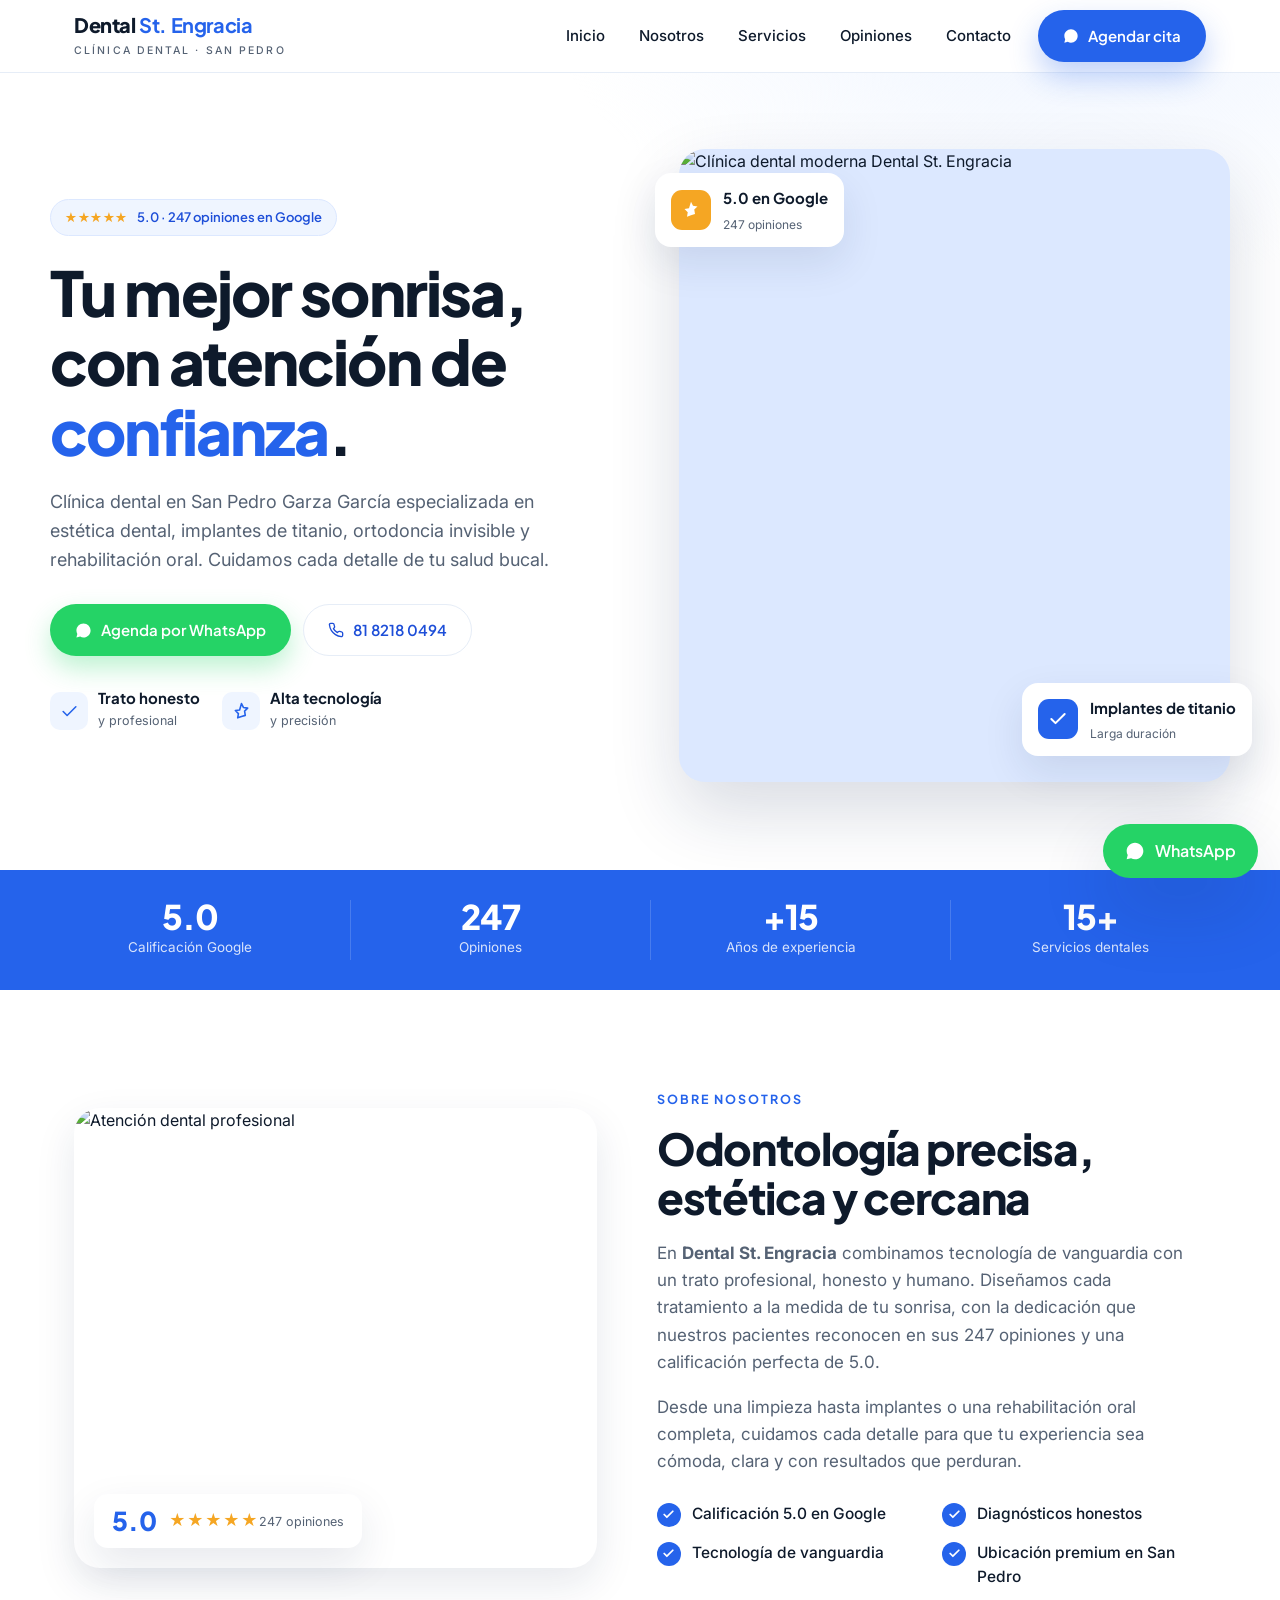
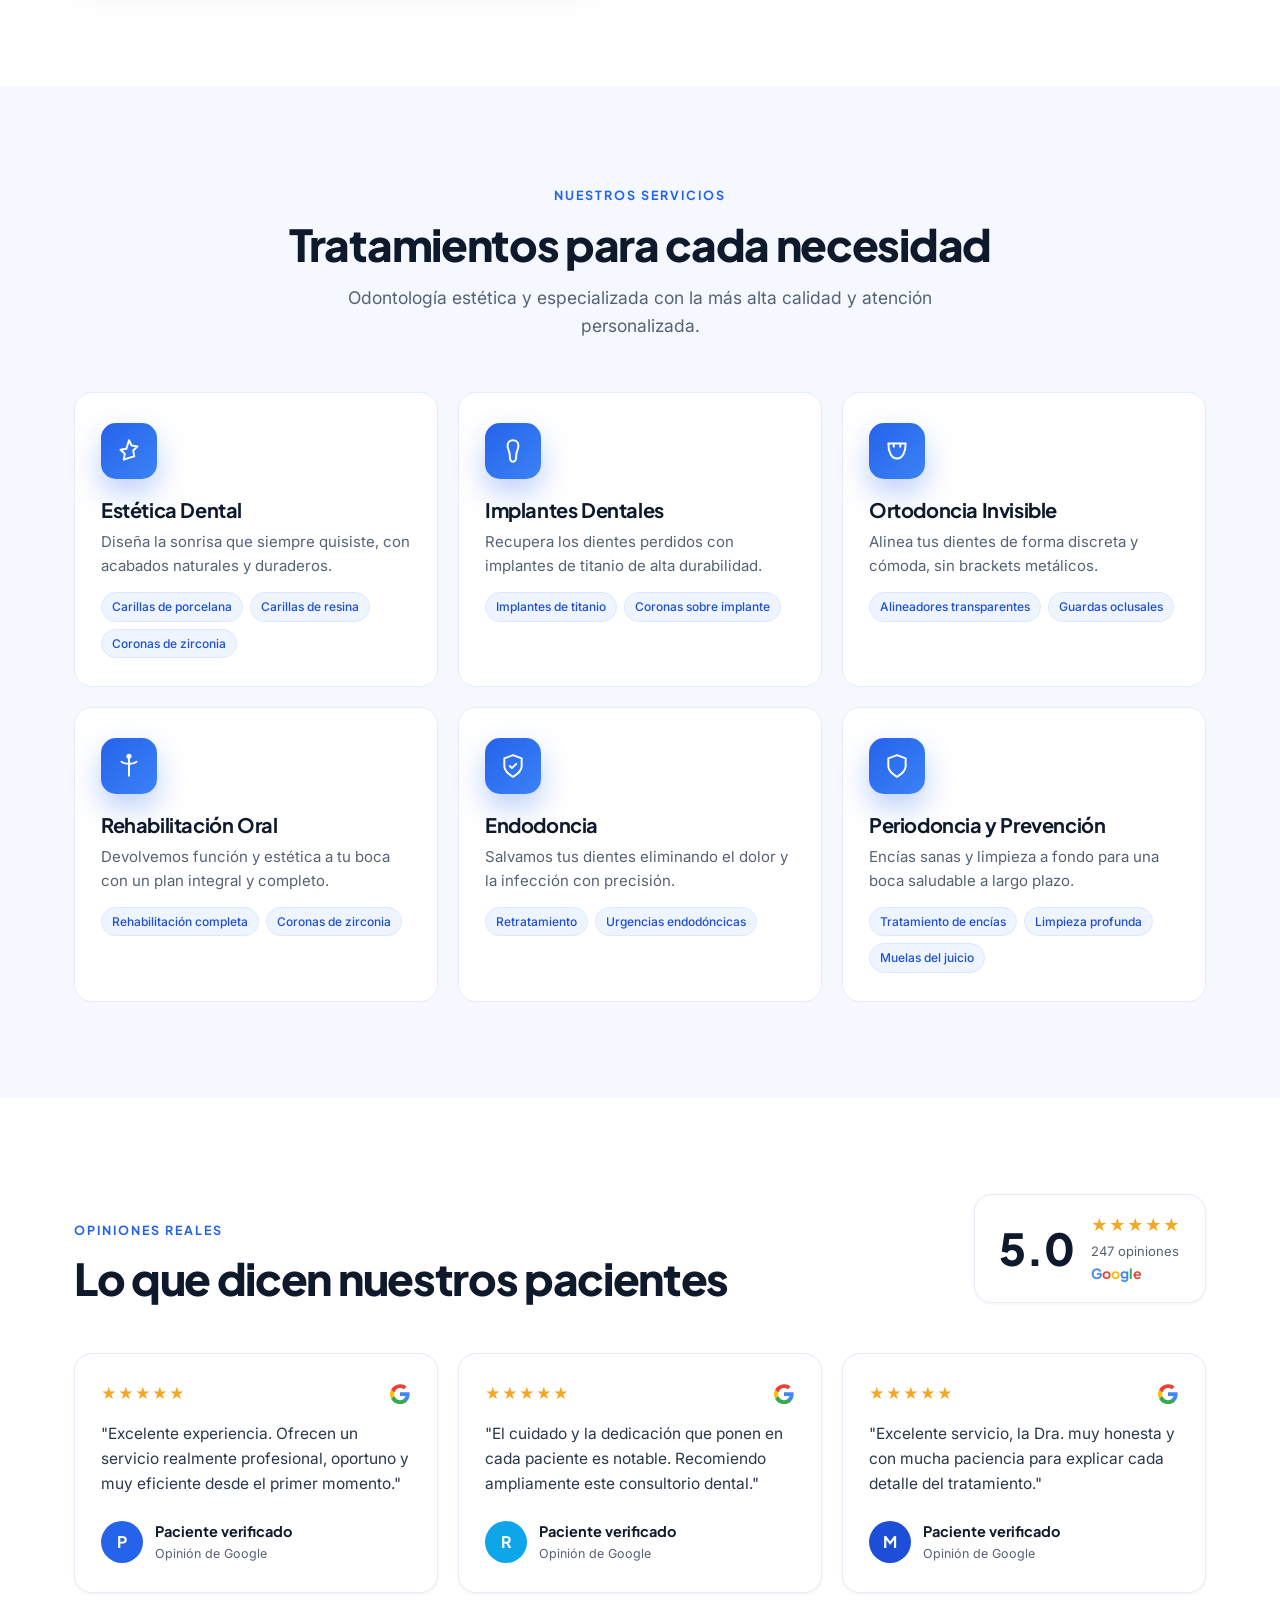
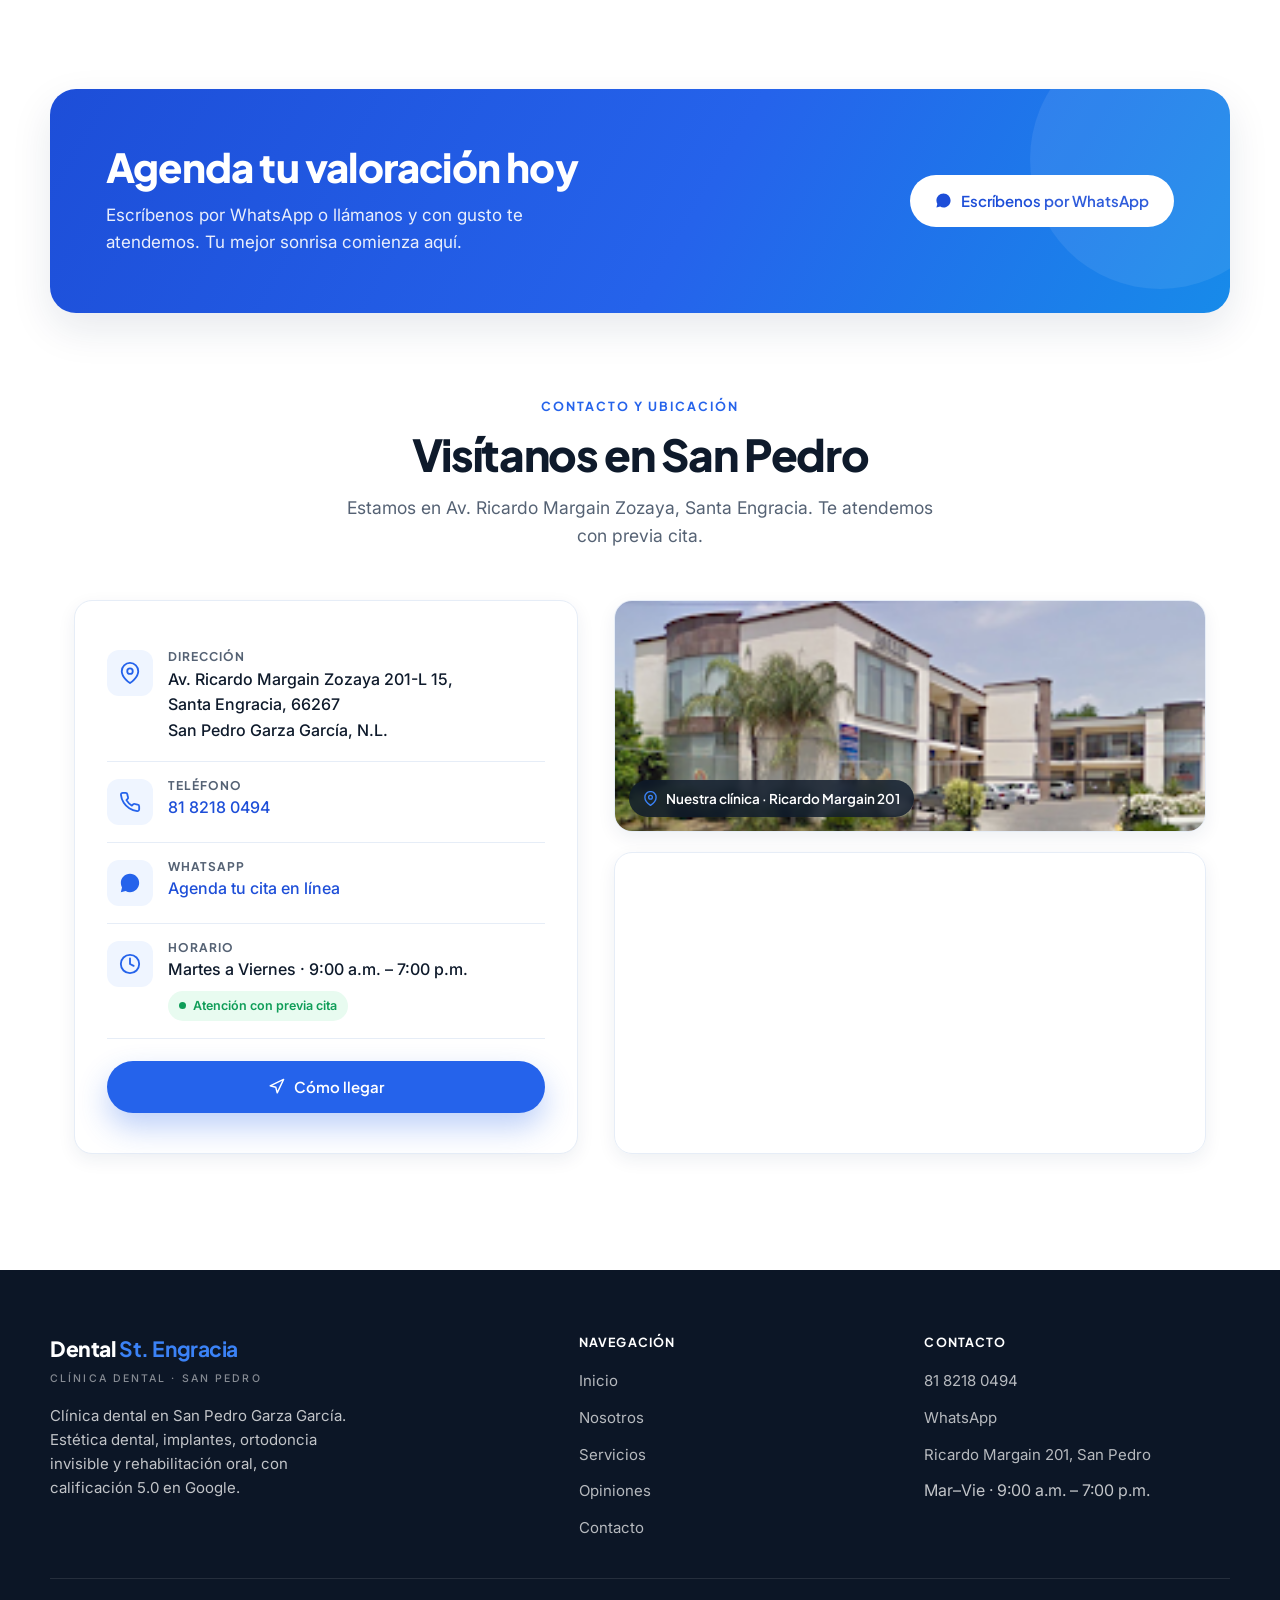
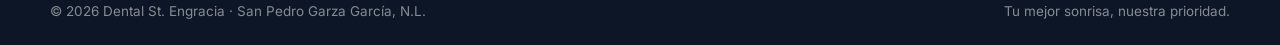
==== commit 205f7306: "Agregar foto de fachada junto al mapa en seccion de ubicacion Co-Authored-By: Claude Opus 4.8 <norep" ====
--- a/index.html
+++ b/index.html
@@ -180,8 +180,13 @@
     .info-item p { font-size: 16px; font-weight: 500; margin-top: 3px; color: var(--ink); }
     .info-item a p { color: var(--blue-700); }
     .hours-tag { display: inline-flex; align-items: center; gap: 7px; background: #e8fbf0; color: #0f9d58; font-weight: 600; font-size: 12.5px; padding: 5px 11px; border-radius: 999px; margin-top: 8px; }
-    .map-card { border-radius: var(--r); overflow: hidden; box-shadow: var(--shadow-sm); border: 1px solid var(--line); min-height: 460px; }
-    .map-card iframe { width: 100%; height: 100%; min-height: 460px; border: 0; display: block; }
+    .loc-stack { display: flex; flex-direction: column; gap: 20px; }
+    .photo-card { position: relative; border-radius: var(--r); overflow: hidden; box-shadow: var(--shadow-sm); border: 1px solid var(--line); }
+    .photo-card img { width: 100%; height: 230px; object-fit: cover; display: block; }
+    .photo-card figcaption { position: absolute; left: 14px; bottom: 14px; background: rgba(14,26,43,.82); color: #fff; font-family: 'Plus Jakarta Sans', sans-serif; font-weight: 600; font-size: 13.5px; padding: 8px 14px; border-radius: 999px; display: inline-flex; align-items: center; gap: 8px; backdrop-filter: blur(4px); }
+    .photo-card figcaption svg { color: var(--blue-500); }
+    .map-card { border-radius: var(--r); overflow: hidden; box-shadow: var(--shadow-sm); border: 1px solid var(--line); flex: 1; min-height: 300px; }
+    .map-card iframe { width: 100%; height: 100%; min-height: 300px; border: 0; display: block; }
 
     /* Footer */
     footer { background: #0c1626; color: rgba(255,255,255,.75); margin-top: 20px; }
@@ -466,11 +471,20 @@
           </div>
         </div>
 
-        <div class="map-card">
-          <iframe
-            src="https://www.google.com/maps?q=Dental%20St.%20Engracia%2C%20Av.%20Ricardo%20Margain%20Zozaya%20201%2C%20Santa%20Engracia%2C%2066267%20San%20Pedro%20Garza%20Garc%C3%ADa%2C%20N.L.&output=embed"
-            loading="lazy" referrerpolicy="no-referrer-when-downgrade"
-            title="Ubicación Dental St. Engracia en Google Maps"></iframe>
+        <div class="loc-stack">
+          <figure class="photo-card">
+            <img src="fachada.jpg" alt="Fachada de Dental St. Engracia en Av. Ricardo Margain, San Pedro Garza García" />
+            <figcaption>
+              <svg width="15" height="15" viewBox="0 0 24 24" fill="none" stroke="currentColor" stroke-width="2.2" stroke-linecap="round" stroke-linejoin="round"><path d="M21 10c0 7-9 13-9 13s-9-6-9-13a9 9 0 0 1 18 0z"/><circle cx="12" cy="10" r="3"/></svg>
+              Nuestra clínica · Ricardo Margain 201
+            </figcaption>
+          </figure>
+          <div class="map-card">
+            <iframe
+              src="https://www.google.com/maps?q=Dental%20St.%20Engracia%2C%20Av.%20Ricardo%20Margain%20Zozaya%20201%2C%20Santa%20Engracia%2C%2066267%20San%20Pedro%20Garza%20Garc%C3%ADa%2C%20N.L.&output=embed"
+              loading="lazy" referrerpolicy="no-referrer-when-downgrade"
+              title="Ubicación Dental St. Engracia en Google Maps"></iframe>
+          </div>
         </div>
       </div>
     </div>
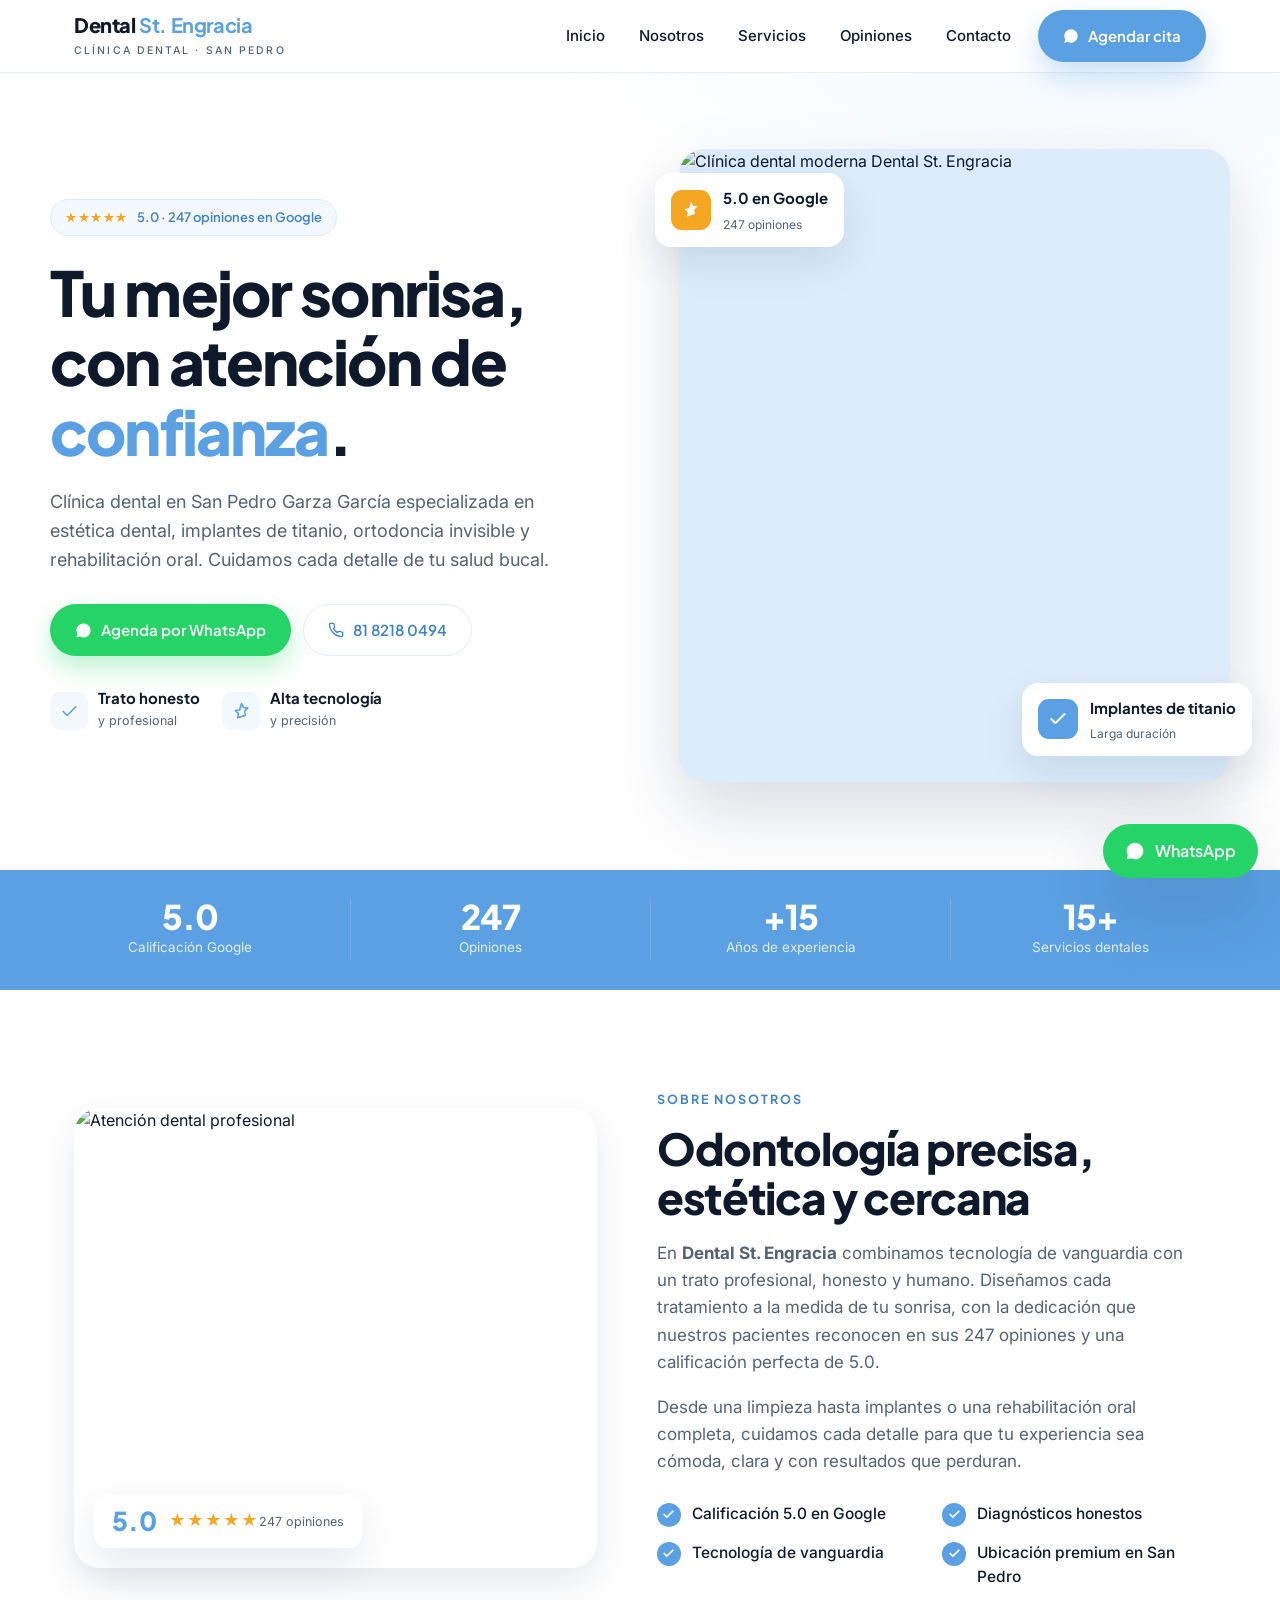
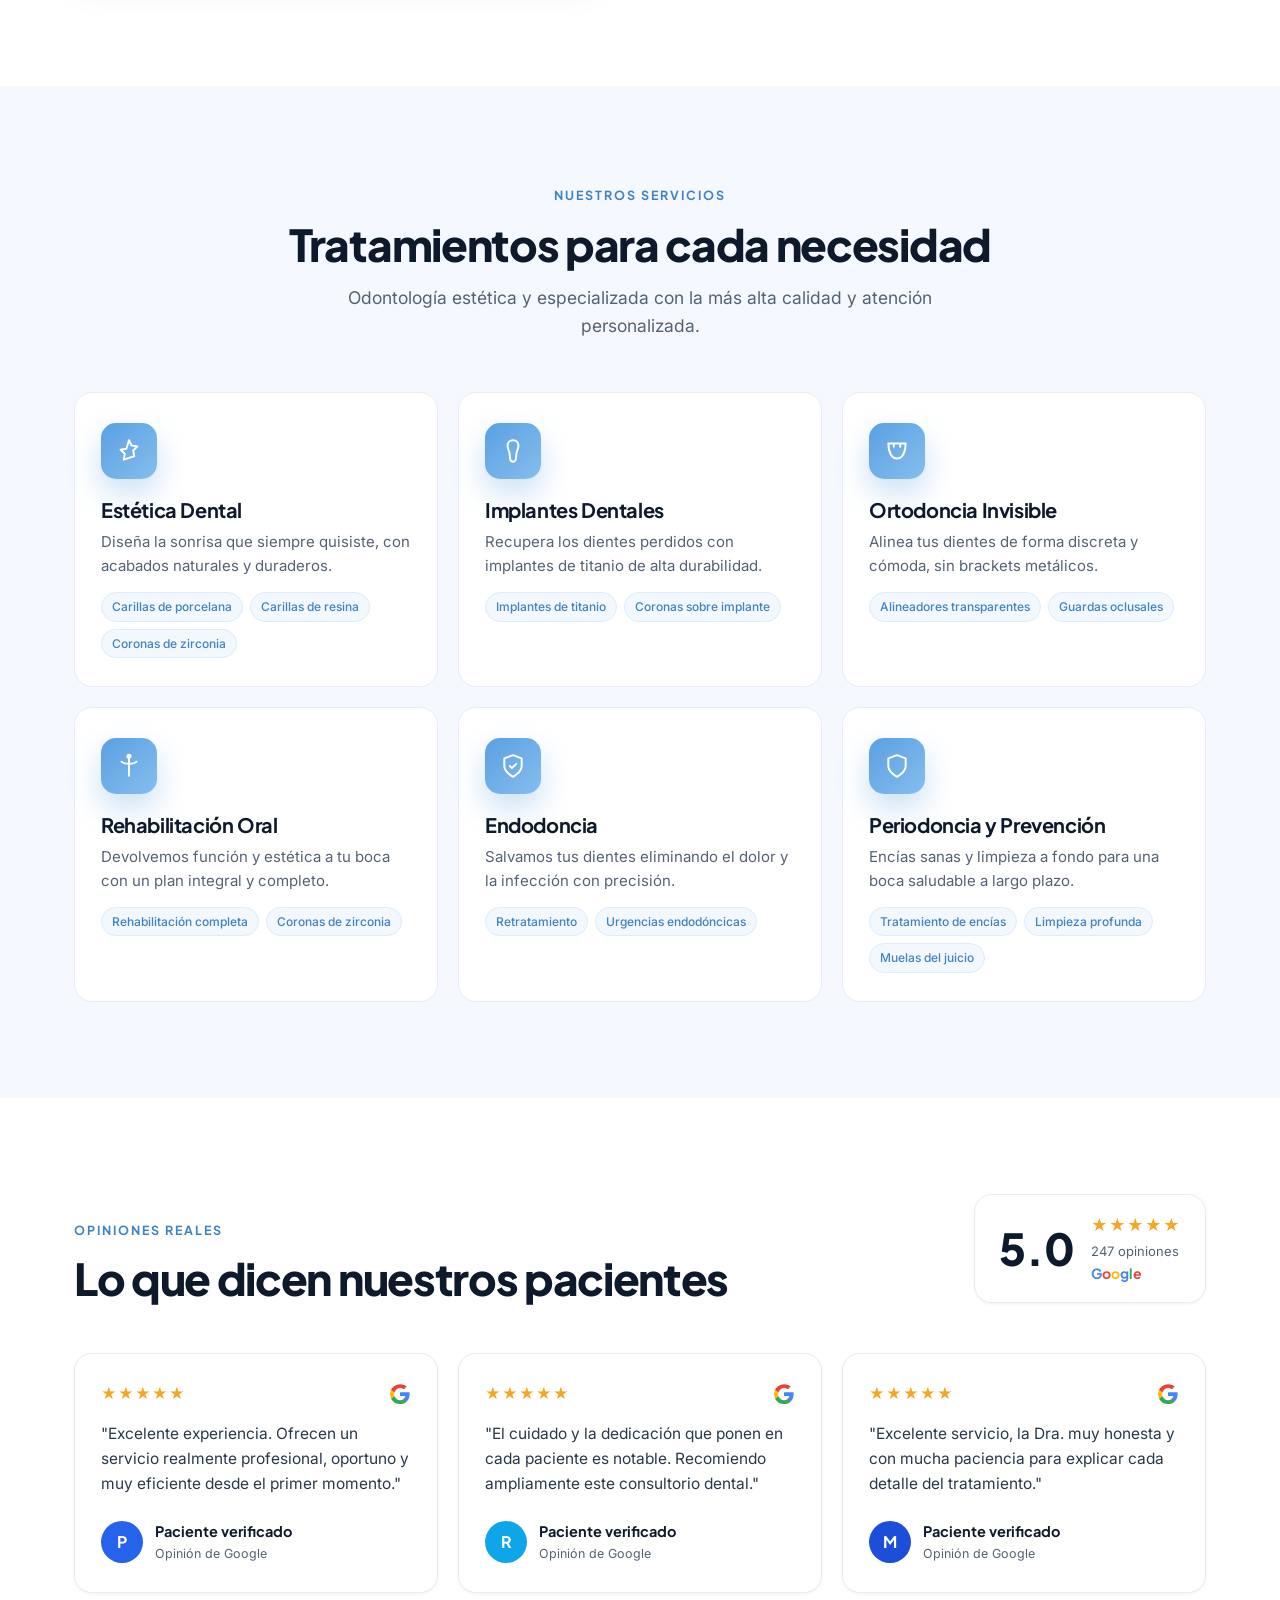
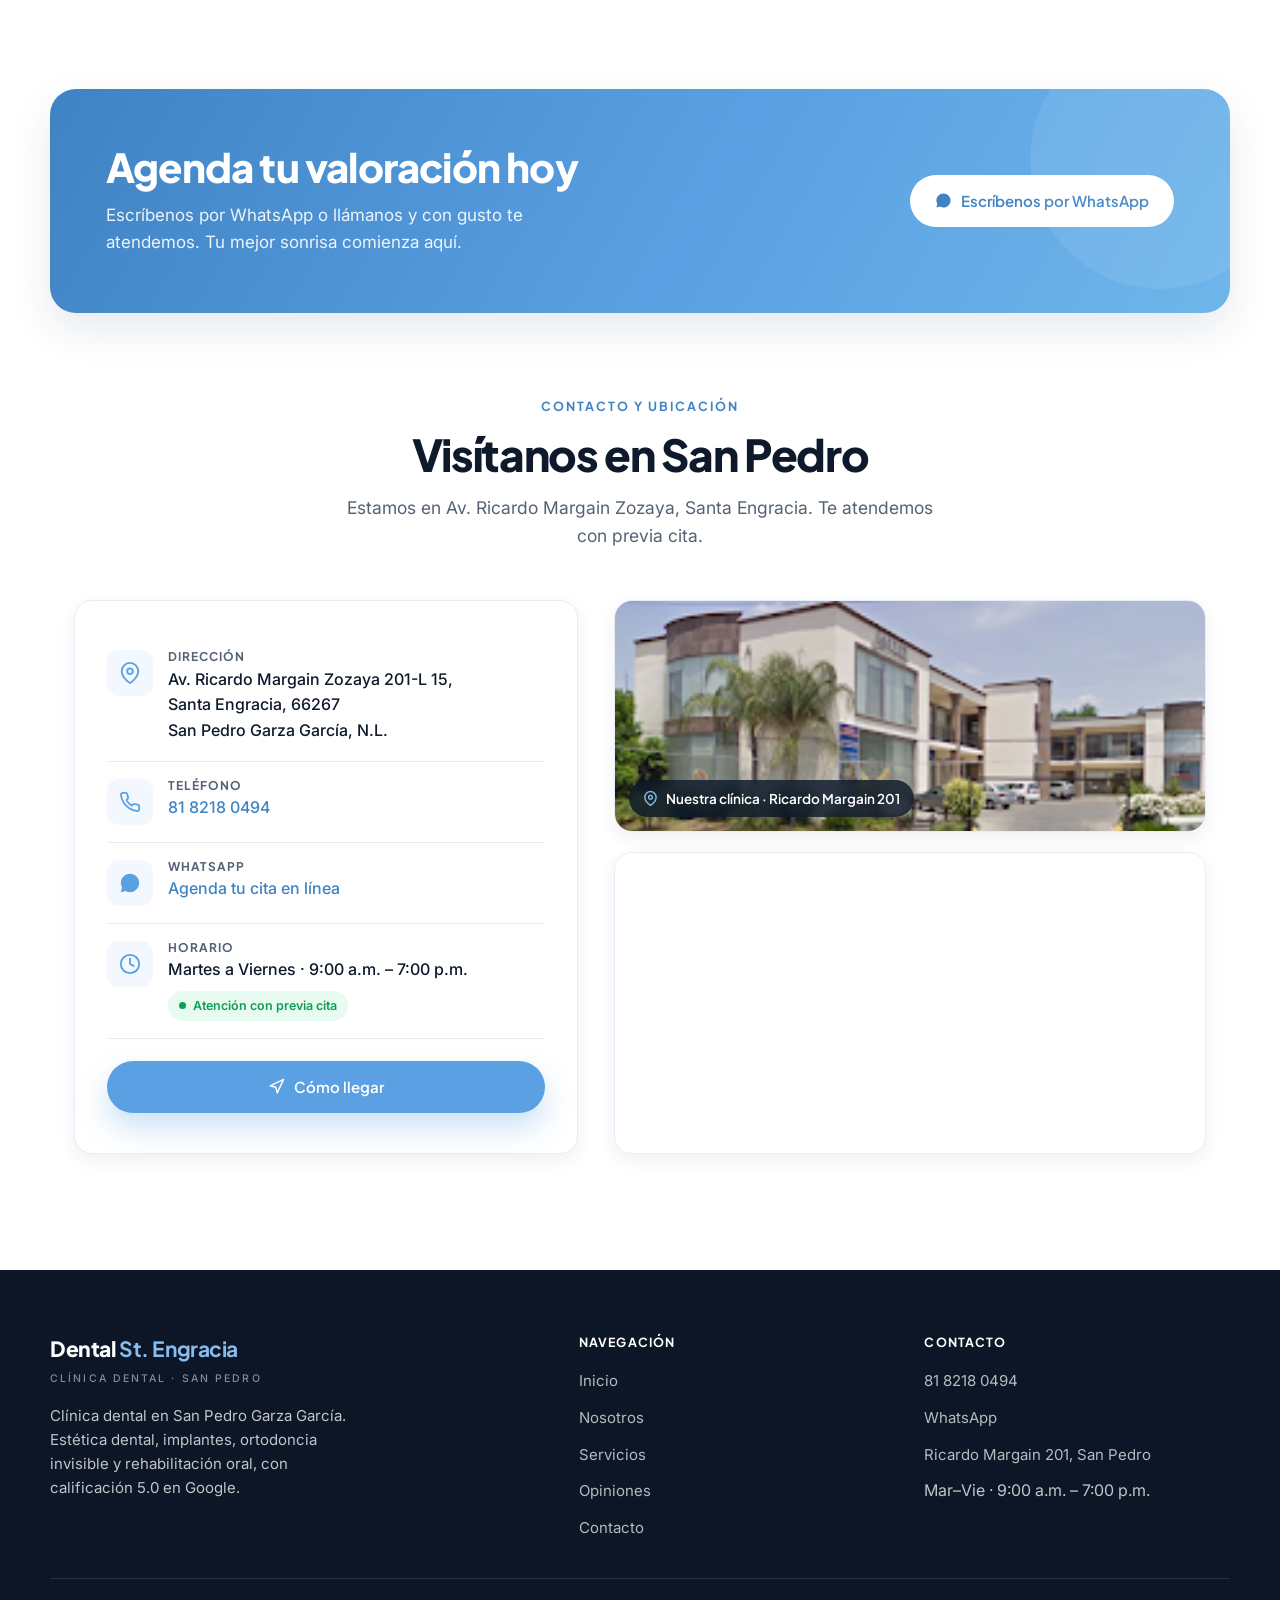
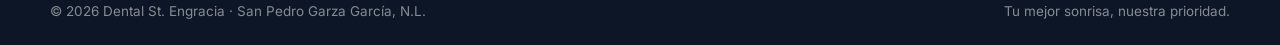
==== commit a6d9f92f: "Paleta azul mas clara y suave Co-Authored-By: Claude Opus 4.8 <noreply@anthropic.com>" ====
--- a/index.html
+++ b/index.html
@@ -17,13 +17,13 @@
 
   <style>
     :root {
-      --blue: #2563eb;
-      --blue-600: #2563eb;
-      --blue-700: #1d4ed8;
-      --blue-500: #3b82f6;
-      --blue-50: #eff5ff;
-      --blue-100: #dce8ff;
-      --sky: #0ea5e9;
+      --blue: #5aa0e2;
+      --blue-600: #5aa0e2;
+      --blue-700: #3f83c4;
+      --blue-500: #86bdee;
+      --blue-50: #f2f8fd;
+      --blue-100: #dcecfa;
+      --sky: #7cc4f0;
       --ink: #0e1a2b;
       --slate: #556274;
       --line: #e6edf7;
@@ -34,7 +34,7 @@
       --shadow-sm: 0 6px 18px rgba(16, 40, 80, .07);
       --shadow-md: 0 16px 40px rgba(16, 40, 80, .10);
       --shadow-lg: 0 30px 70px rgba(16, 40, 80, .16);
-      --shadow-blue: 0 14px 30px rgba(37, 99, 235, .30);
+      --shadow-blue: 0 14px 30px rgba(90, 160, 226, .32);
       --r: 18px;
       --r-lg: 26px;
       --maxw: 1180px;
@@ -113,7 +113,7 @@
 
     /* Section shells */
     .sec { padding: 96px 0; }
-    .eyebrow { display: inline-block; color: var(--blue); font-family: 'Plus Jakarta Sans', sans-serif; font-weight: 700; font-size: 12.5px; letter-spacing: .16em; text-transform: uppercase; }
+    .eyebrow { display: inline-block; color: var(--blue-700); font-family: 'Plus Jakarta Sans', sans-serif; font-weight: 700; font-size: 12.5px; letter-spacing: .16em; text-transform: uppercase; }
     .sec-title { font-size: clamp(30px, 3.8vw, 44px); letter-spacing: -.03em; margin: 12px 0 0; color: var(--ink); font-weight: 800; }
     .sec-intro { color: var(--slate); font-size: 17.5px; max-width: 620px; margin-top: 15px; }
     .center { text-align: center; }
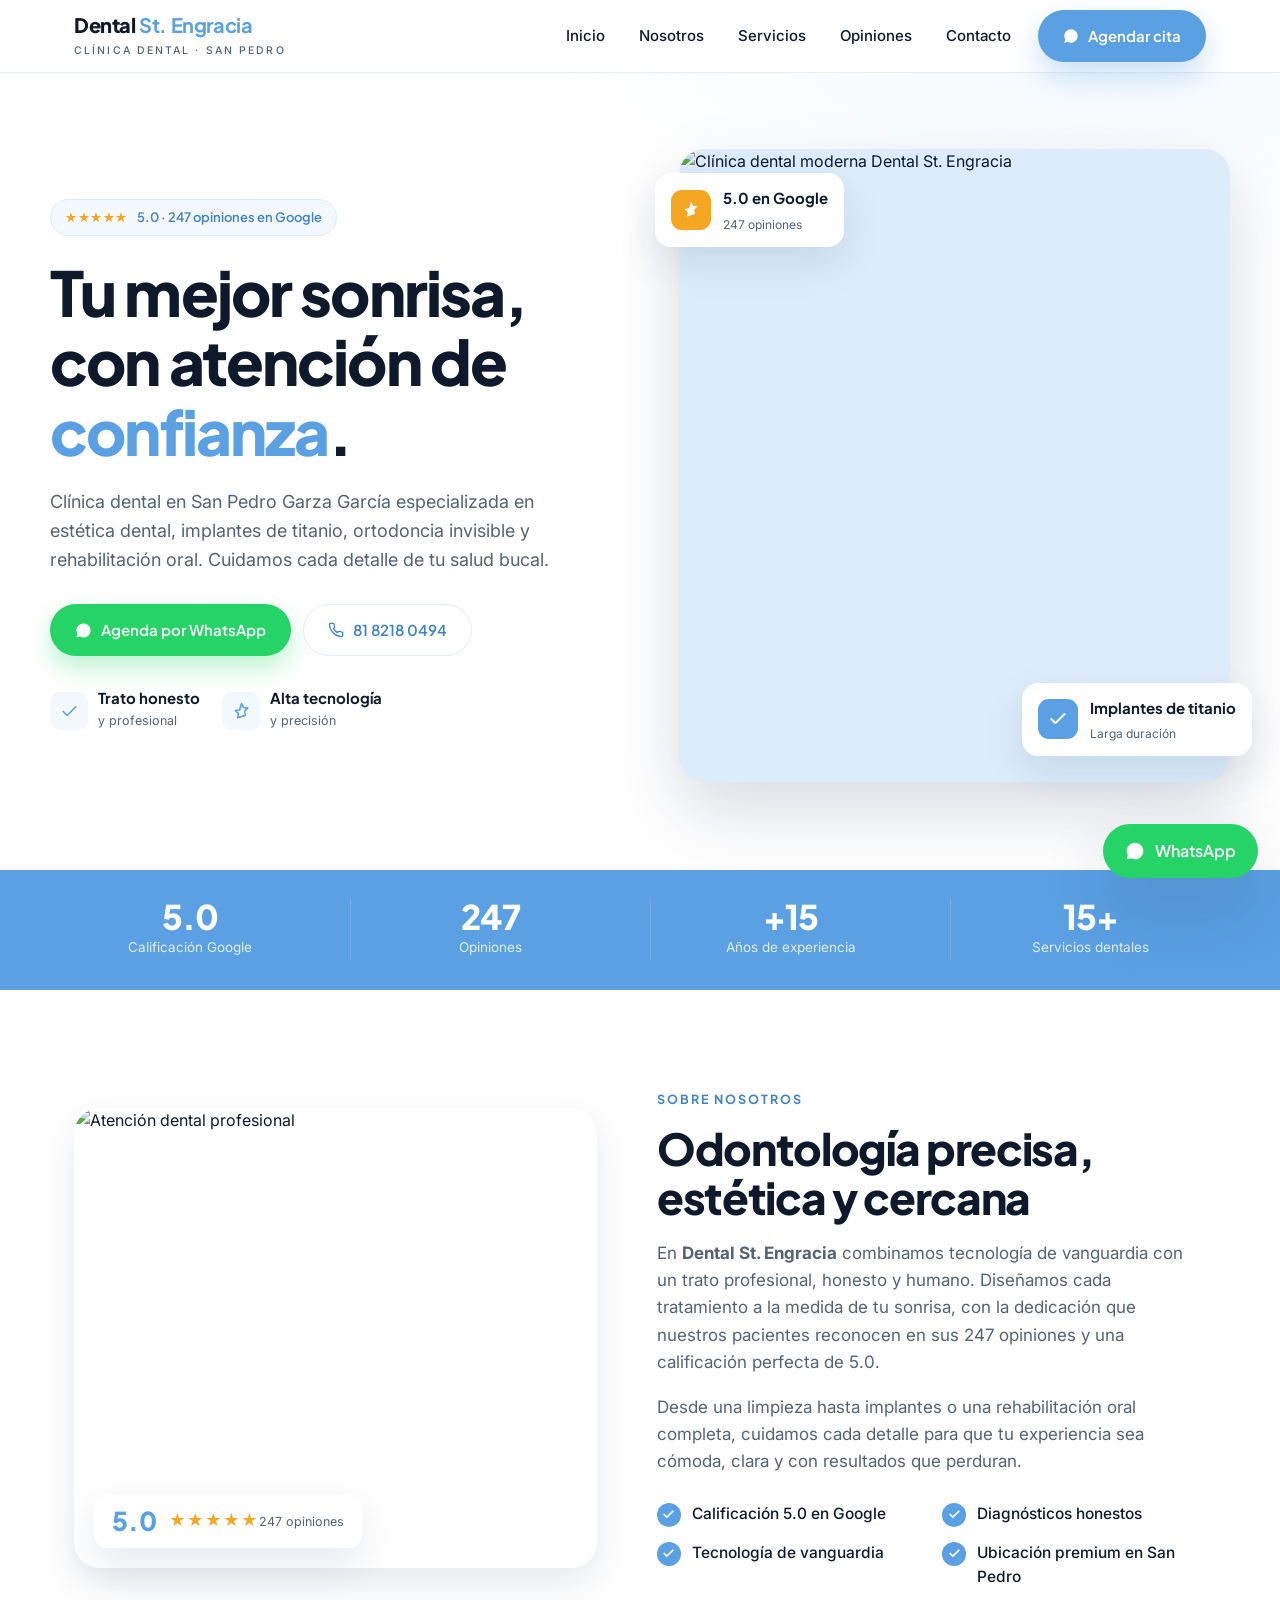
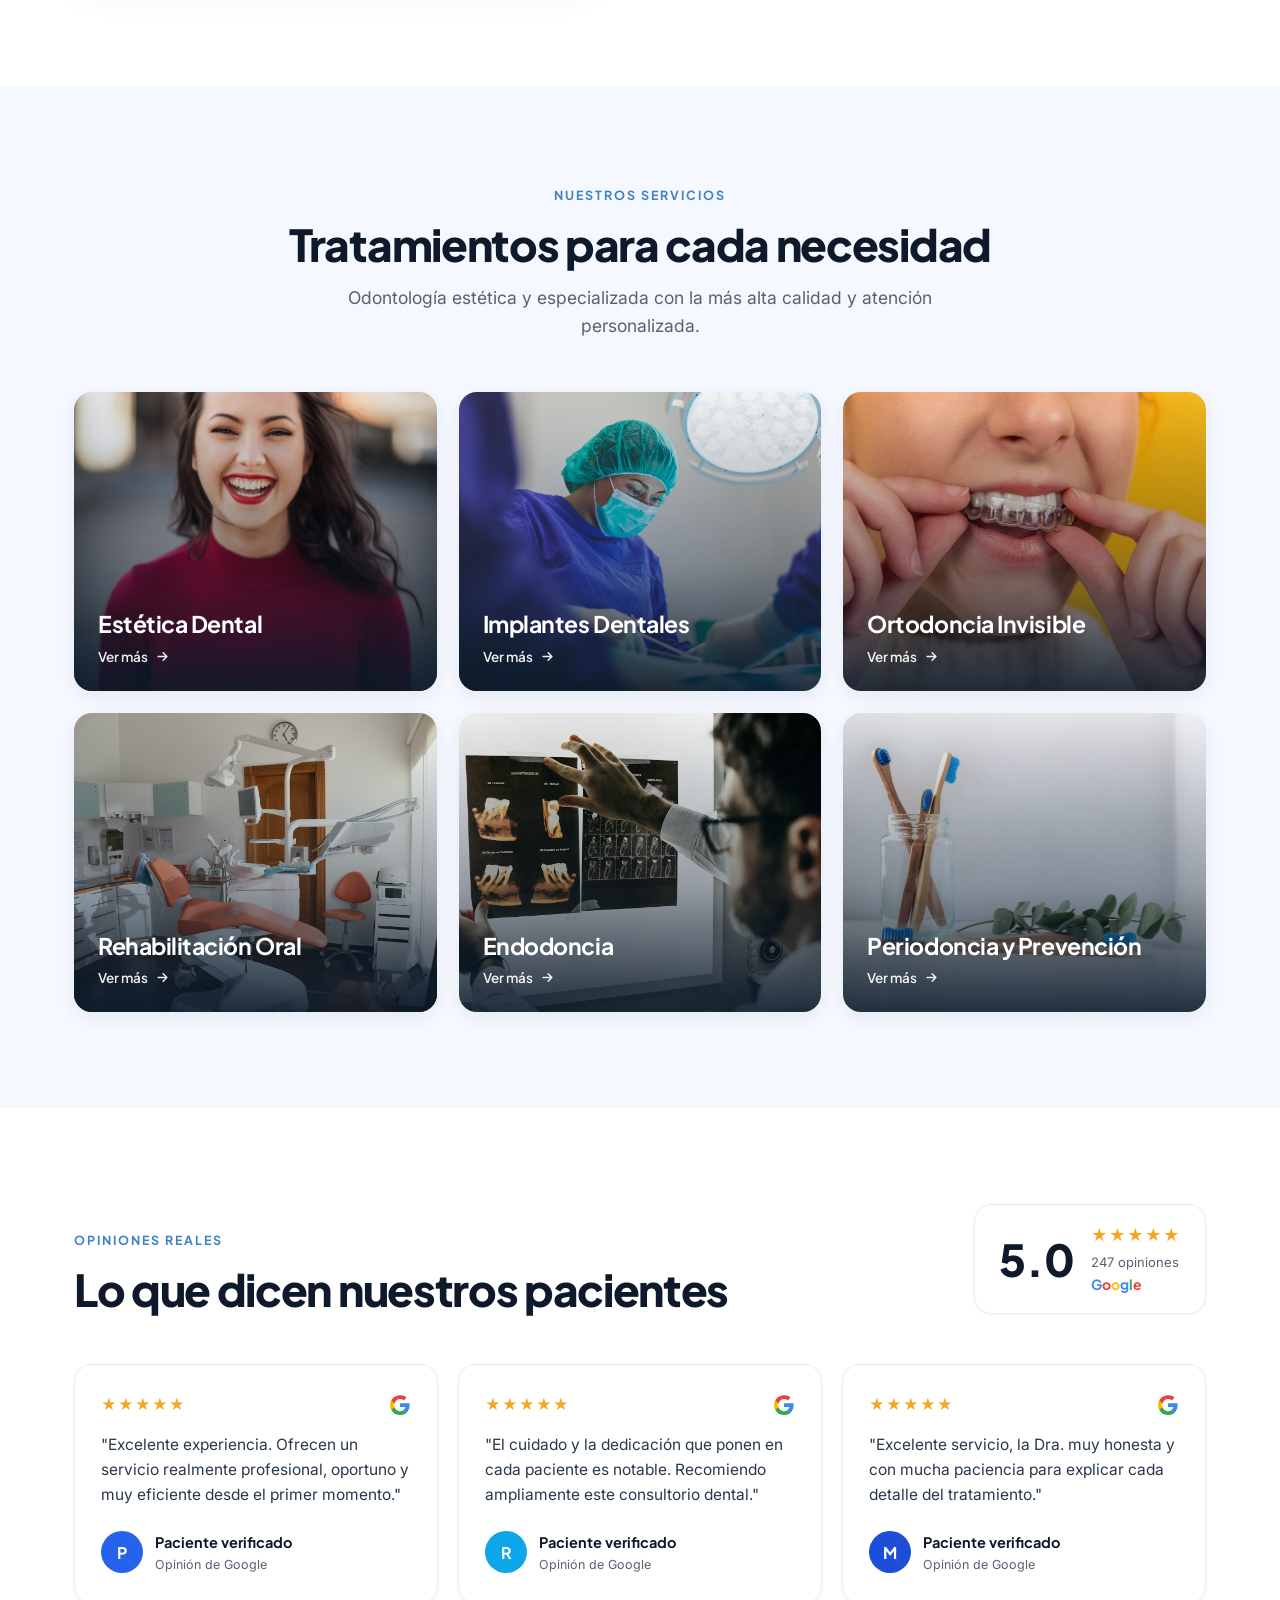
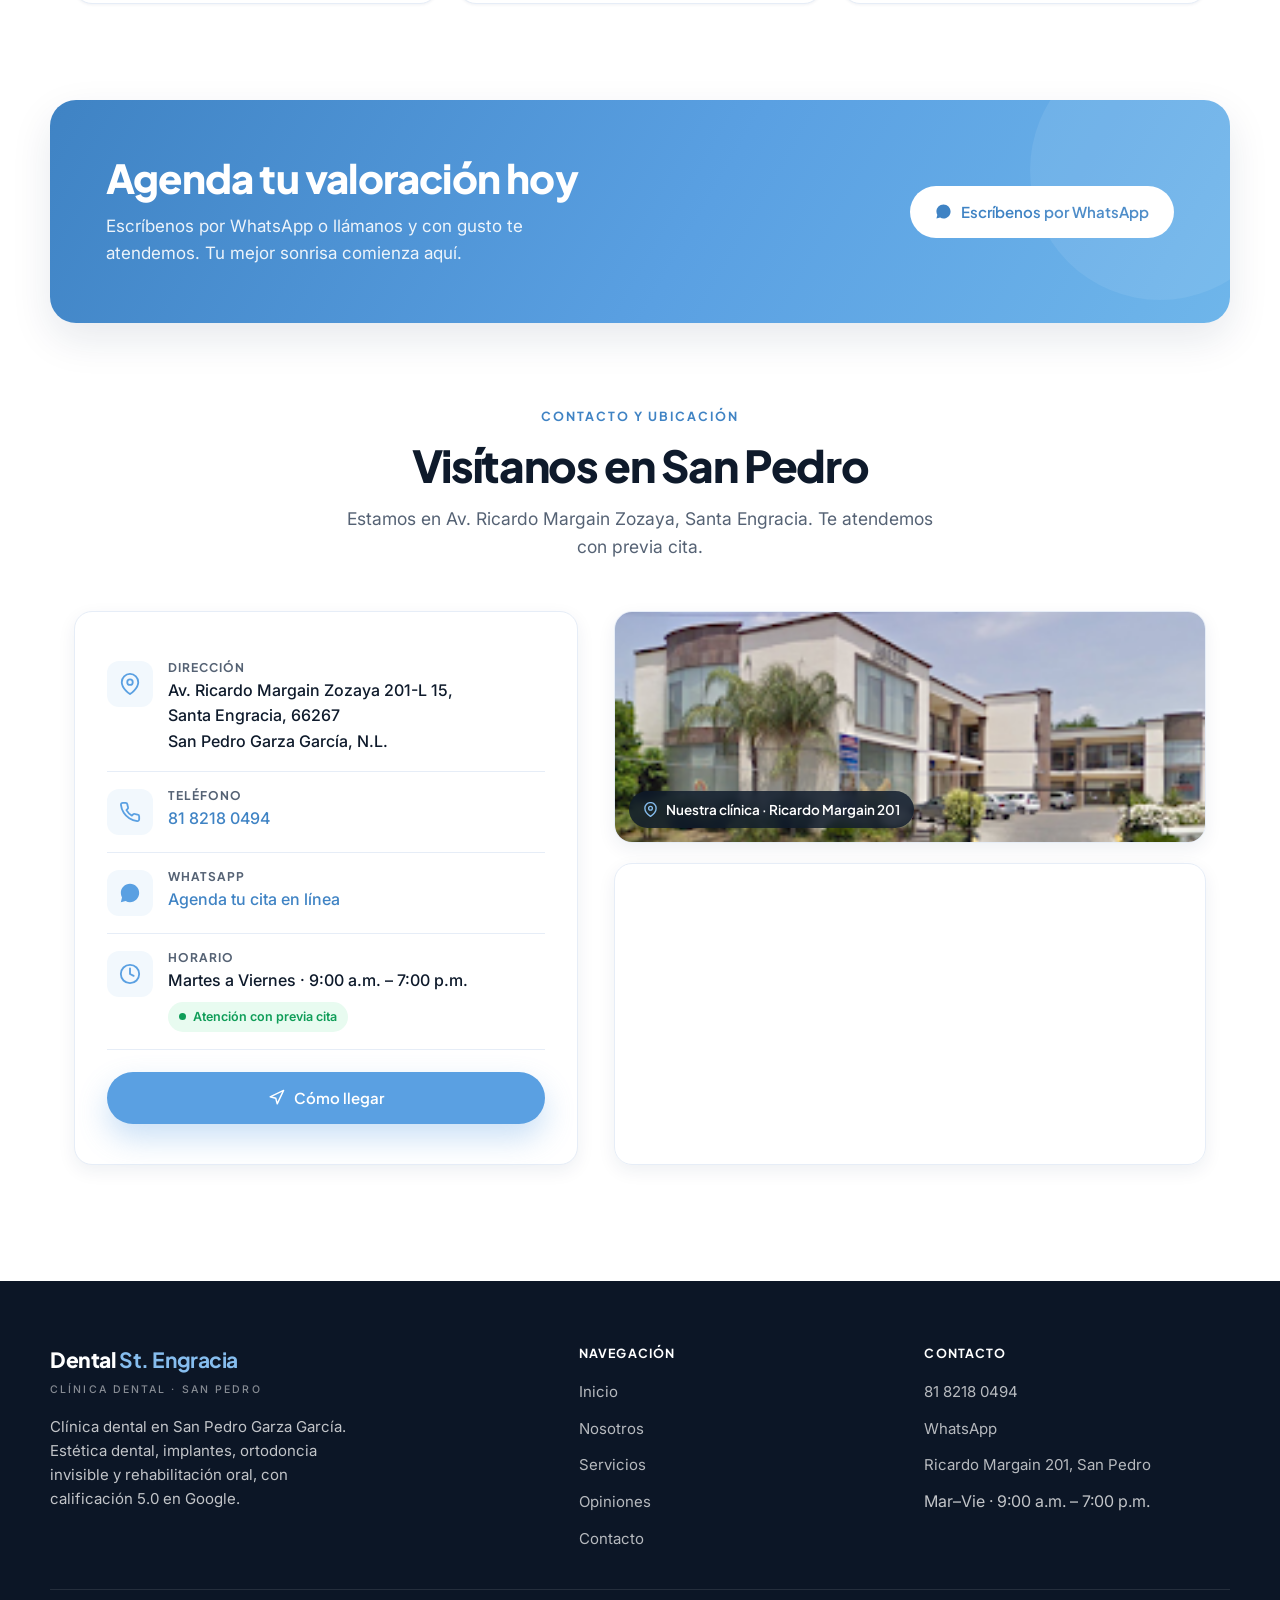
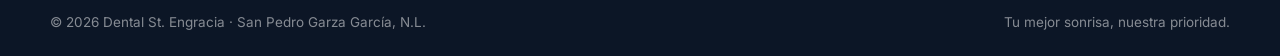
==== commit 64542d40: "Servicios como tarjetas con foto y titulo, cada uno enlaza a su pagina de detalle Co-Authored-By: Cl" ====
--- a/index.html
+++ b/index.html
@@ -133,14 +133,16 @@
 
     /* Services */
     .services { background: var(--bg-soft); }
-    .cards { display: grid; grid-template-columns: repeat(3, 1fr); gap: 20px; margin-top: 52px; }
-    .card { background: #fff; border: 1px solid var(--line); border-radius: var(--r); padding: 30px 26px 28px; transition: transform .22s, box-shadow .22s, border-color .22s; }
-    .card:hover { transform: translateY(-6px); box-shadow: var(--shadow-md); border-color: var(--blue-100); }
-    .card .icn { width: 56px; height: 56px; border-radius: 15px; background: linear-gradient(135deg, var(--blue), var(--blue-500)); color: #fff; display: grid; place-items: center; margin-bottom: 20px; box-shadow: var(--shadow-blue); }
-    .card h3 { font-size: 20px; color: var(--ink); }
-    .card p { color: var(--slate); font-size: 15px; margin-top: 9px; }
-    .card .tags { margin-top: 14px; display: flex; flex-wrap: wrap; gap: 7px; }
-    .card .tags span { font-size: 12px; font-weight: 500; color: var(--blue-700); background: var(--blue-50); border: 1px solid var(--blue-100); padding: 4px 10px; border-radius: 999px; }
+    .cards { display: grid; grid-template-columns: repeat(3, 1fr); gap: 22px; margin-top: 52px; }
+    .scard { position: relative; display: block; border-radius: var(--r); overflow: hidden; box-shadow: var(--shadow-sm); aspect-ratio: 4 / 3.3; transition: transform .25s, box-shadow .25s; }
+    .scard img { width: 100%; height: 100%; object-fit: cover; transition: transform .5s ease; }
+    .scard::after { content: ""; position: absolute; inset: 0; background: linear-gradient(to top, rgba(11,26,43,.9) 0%, rgba(11,26,43,.42) 42%, rgba(11,26,43,.04) 100%); }
+    .scard .ov { position: absolute; inset: 0; z-index: 2; display: flex; flex-direction: column; justify-content: flex-end; padding: 24px; }
+    .scard h3 { color: #fff; font-size: 23px; line-height: 1.1; }
+    .scard .cta { margin-top: 9px; font-family: 'Plus Jakarta Sans', sans-serif; font-weight: 600; font-size: 13.5px; color: #fff; display: inline-flex; align-items: center; gap: 7px; opacity: .92; transition: gap .2s; }
+    .scard:hover { transform: translateY(-5px); box-shadow: var(--shadow-md); }
+    .scard:hover img { transform: scale(1.07); }
+    .scard:hover .cta { gap: 12px; }
 
     /* Reviews */
     .reviews-head { display: flex; align-items: flex-end; justify-content: space-between; gap: 30px; flex-wrap: wrap; }
@@ -338,42 +340,30 @@
         <p class="sec-intro">Odontología estética y especializada con la más alta calidad y atención personalizada.</p>
       </div>
       <div class="cards">
-        <div class="card">
-          <div class="icn"><svg width="26" height="26" viewBox="0 0 24 24" fill="none" stroke="currentColor" stroke-width="1.8" stroke-linecap="round" stroke-linejoin="round"><path d="m12 2 2.4 4.9 5.4.8-3.9 3.8.9 5.4L12 18.3 7.2 20l.9-5.4-3.9-3.8 5.4-.8z"/></svg></div>
-          <h3>Estética Dental</h3>
-          <p>Diseña la sonrisa que siempre quisiste, con acabados naturales y duraderos.</p>
-          <div class="tags"><span>Carillas de porcelana</span><span>Carillas de resina</span><span>Coronas de zirconia</span></div>
-        </div>
-        <div class="card">
-          <div class="icn"><svg width="26" height="26" viewBox="0 0 24 24" fill="none" stroke="currentColor" stroke-width="1.8" stroke-linecap="round" stroke-linejoin="round"><path d="M12 2c3 0 5 2 5 5 0 4-2 5-2 9 0 3-1 6-3 6s-3-3-3-6c0-4-2-5-2-9 0-3 2-5 5-5z"/></svg></div>
-          <h3>Implantes Dentales</h3>
-          <p>Recupera los dientes perdidos con implantes de titanio de alta durabilidad.</p>
-          <div class="tags"><span>Implantes de titanio</span><span>Coronas sobre implante</span></div>
-        </div>
-        <div class="card">
-          <div class="icn"><svg width="26" height="26" viewBox="0 0 24 24" fill="none" stroke="currentColor" stroke-width="1.8" stroke-linecap="round" stroke-linejoin="round"><path d="M4 5h16M4 5c0 8 3 14 8 14s8-6 8-14M9 5v3M15 5v3"/></svg></div>
-          <h3>Ortodoncia Invisible</h3>
-          <p>Alinea tus dientes de forma discreta y cómoda, sin brackets metálicos.</p>
-          <div class="tags"><span>Alineadores transparentes</span><span>Guardas oclusales</span></div>
-        </div>
-        <div class="card">
-          <div class="icn"><svg width="26" height="26" viewBox="0 0 24 24" fill="none" stroke="currentColor" stroke-width="1.8" stroke-linecap="round" stroke-linejoin="round"><path d="M12 3v18M5 8s2 2 7 2 7-2 7-2"/><circle cx="12" cy="3" r="1.5"/></svg></div>
-          <h3>Rehabilitación Oral</h3>
-          <p>Devolvemos función y estética a tu boca con un plan integral y completo.</p>
-          <div class="tags"><span>Rehabilitación completa</span><span>Coronas de zirconia</span></div>
-        </div>
-        <div class="card">
-          <div class="icn"><svg width="26" height="26" viewBox="0 0 24 24" fill="none" stroke="currentColor" stroke-width="1.8" stroke-linecap="round" stroke-linejoin="round"><path d="M12 22s8-4 8-10V5l-8-3-8 3v7c0 6 8 10 8 10z"/><path d="M9 12l2 2 4-4"/></svg></div>
-          <h3>Endodoncia</h3>
-          <p>Salvamos tus dientes eliminando el dolor y la infección con precisión.</p>
-          <div class="tags"><span>Retratamiento</span><span>Urgencias endodóncicas</span></div>
-        </div>
-        <div class="card">
-          <div class="icn"><svg width="26" height="26" viewBox="0 0 24 24" fill="none" stroke="currentColor" stroke-width="1.8" stroke-linecap="round" stroke-linejoin="round"><path d="M12 22s8-4 8-10V5l-8-3-8 3v7c0 6 8 10 8 10z"/></svg></div>
-          <h3>Periodoncia y Prevención</h3>
-          <p>Encías sanas y limpieza a fondo para una boca saludable a largo plazo.</p>
-          <div class="tags"><span>Tratamiento de encías</span><span>Limpieza profunda</span><span>Muelas del juicio</span></div>
-        </div>
+        <a class="scard" href="servicios/estetica-dental.html">
+          <img src="img/estetica-dental.jpg" alt="Estética dental — diseño de sonrisa" loading="lazy" />
+          <div class="ov"><h3>Estética Dental</h3><span class="cta">Ver más <svg width="15" height="15" viewBox="0 0 24 24" fill="none" stroke="currentColor" stroke-width="2.4" stroke-linecap="round" stroke-linejoin="round"><path d="M5 12h14M13 6l6 6-6 6"/></svg></span></div>
+        </a>
+        <a class="scard" href="servicios/implantes-dentales.html">
+          <img src="img/implantes-dentales.jpg" alt="Implantes dentales de titanio" loading="lazy" />
+          <div class="ov"><h3>Implantes Dentales</h3><span class="cta">Ver más <svg width="15" height="15" viewBox="0 0 24 24" fill="none" stroke="currentColor" stroke-width="2.4" stroke-linecap="round" stroke-linejoin="round"><path d="M5 12h14M13 6l6 6-6 6"/></svg></span></div>
+        </a>
+        <a class="scard" href="servicios/ortodoncia-invisible.html">
+          <img src="img/ortodoncia-invisible.jpg" alt="Ortodoncia invisible con alineadores" loading="lazy" />
+          <div class="ov"><h3>Ortodoncia Invisible</h3><span class="cta">Ver más <svg width="15" height="15" viewBox="0 0 24 24" fill="none" stroke="currentColor" stroke-width="2.4" stroke-linecap="round" stroke-linejoin="round"><path d="M5 12h14M13 6l6 6-6 6"/></svg></span></div>
+        </a>
+        <a class="scard" href="servicios/rehabilitacion-oral.html">
+          <img src="img/rehabilitacion-oral.jpg" alt="Rehabilitación oral completa" loading="lazy" />
+          <div class="ov"><h3>Rehabilitación Oral</h3><span class="cta">Ver más <svg width="15" height="15" viewBox="0 0 24 24" fill="none" stroke="currentColor" stroke-width="2.4" stroke-linecap="round" stroke-linejoin="round"><path d="M5 12h14M13 6l6 6-6 6"/></svg></span></div>
+        </a>
+        <a class="scard" href="servicios/endodoncia.html">
+          <img src="img/endodoncia.jpg" alt="Endodoncia — tratamiento de conductos" loading="lazy" />
+          <div class="ov"><h3>Endodoncia</h3><span class="cta">Ver más <svg width="15" height="15" viewBox="0 0 24 24" fill="none" stroke="currentColor" stroke-width="2.4" stroke-linecap="round" stroke-linejoin="round"><path d="M5 12h14M13 6l6 6-6 6"/></svg></span></div>
+        </a>
+        <a class="scard" href="servicios/periodoncia-prevencion.html">
+          <img src="img/periodoncia-prevencion.jpg" alt="Periodoncia y prevención dental" loading="lazy" />
+          <div class="ov"><h3>Periodoncia y Prevención</h3><span class="cta">Ver más <svg width="15" height="15" viewBox="0 0 24 24" fill="none" stroke="currentColor" stroke-width="2.4" stroke-linecap="round" stroke-linejoin="round"><path d="M5 12h14M13 6l6 6-6 6"/></svg></span></div>
+        </a>
       </div>
     </div>
   </section>
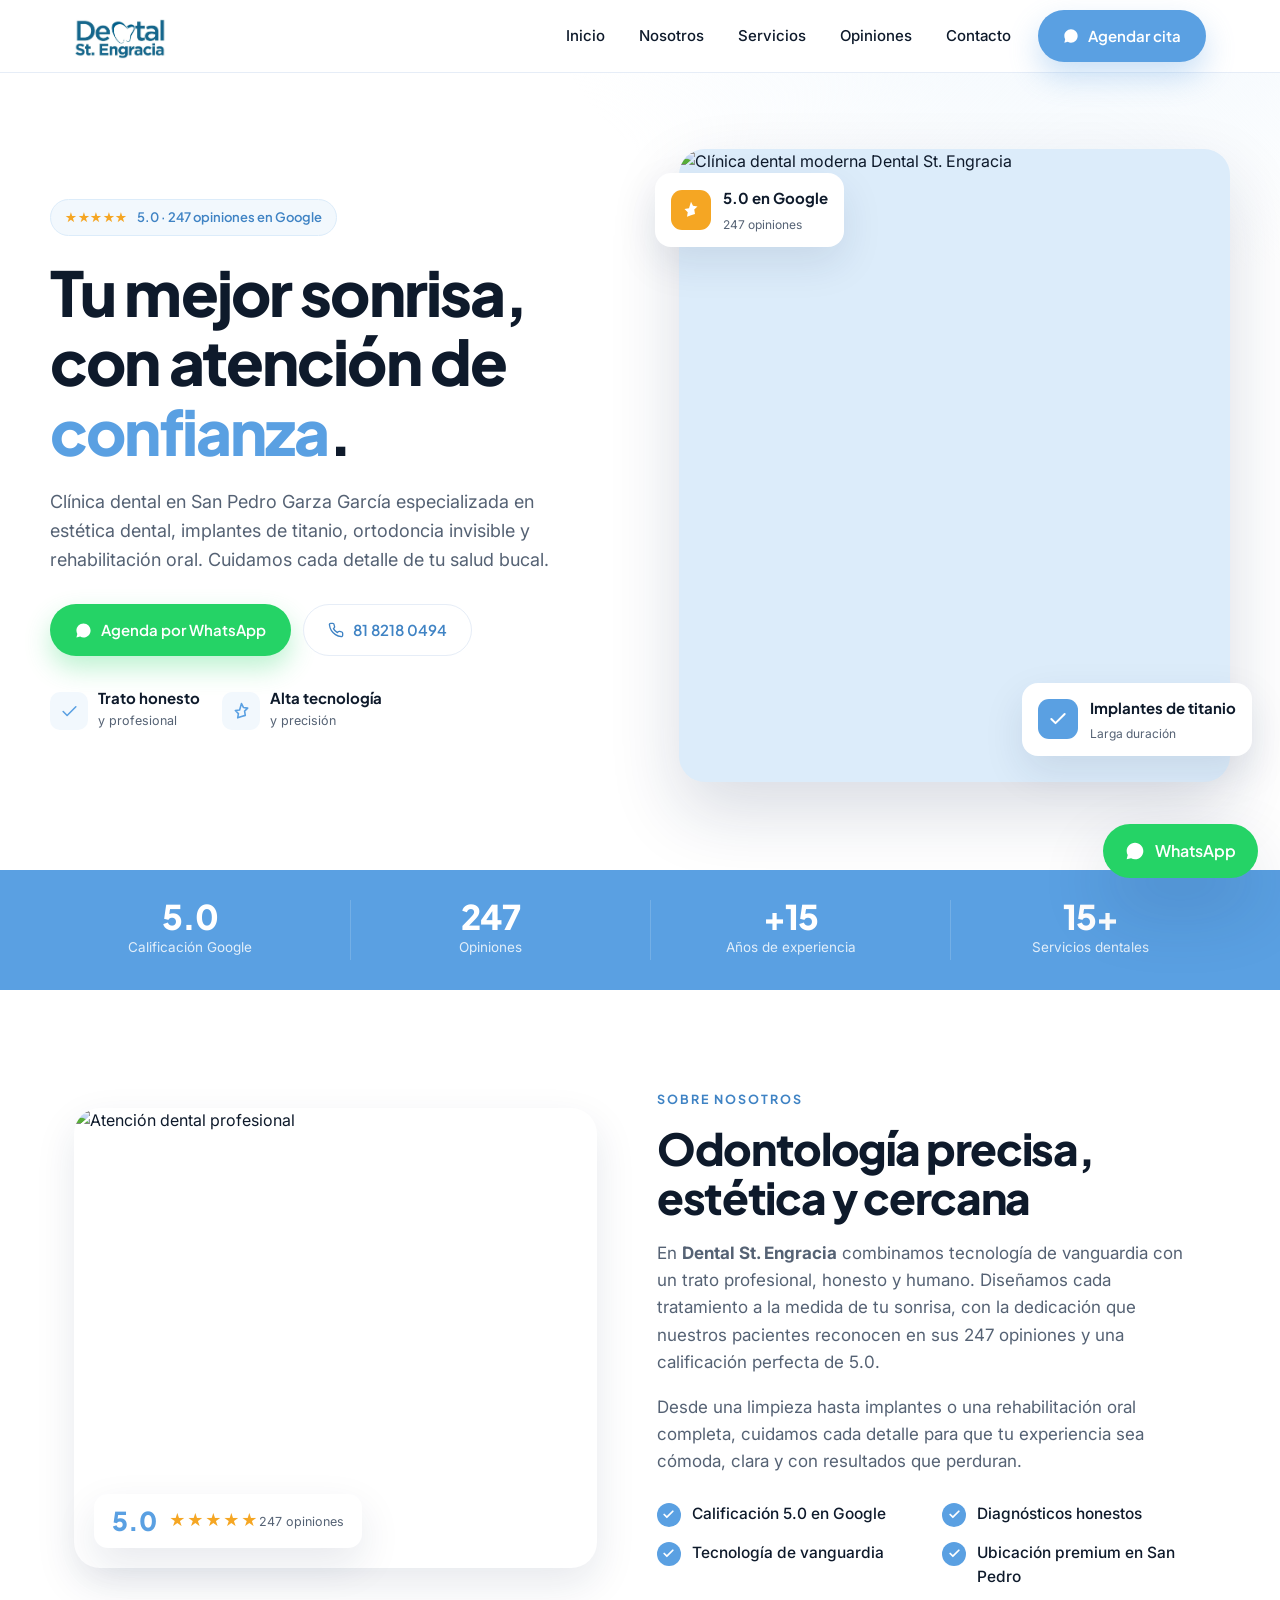
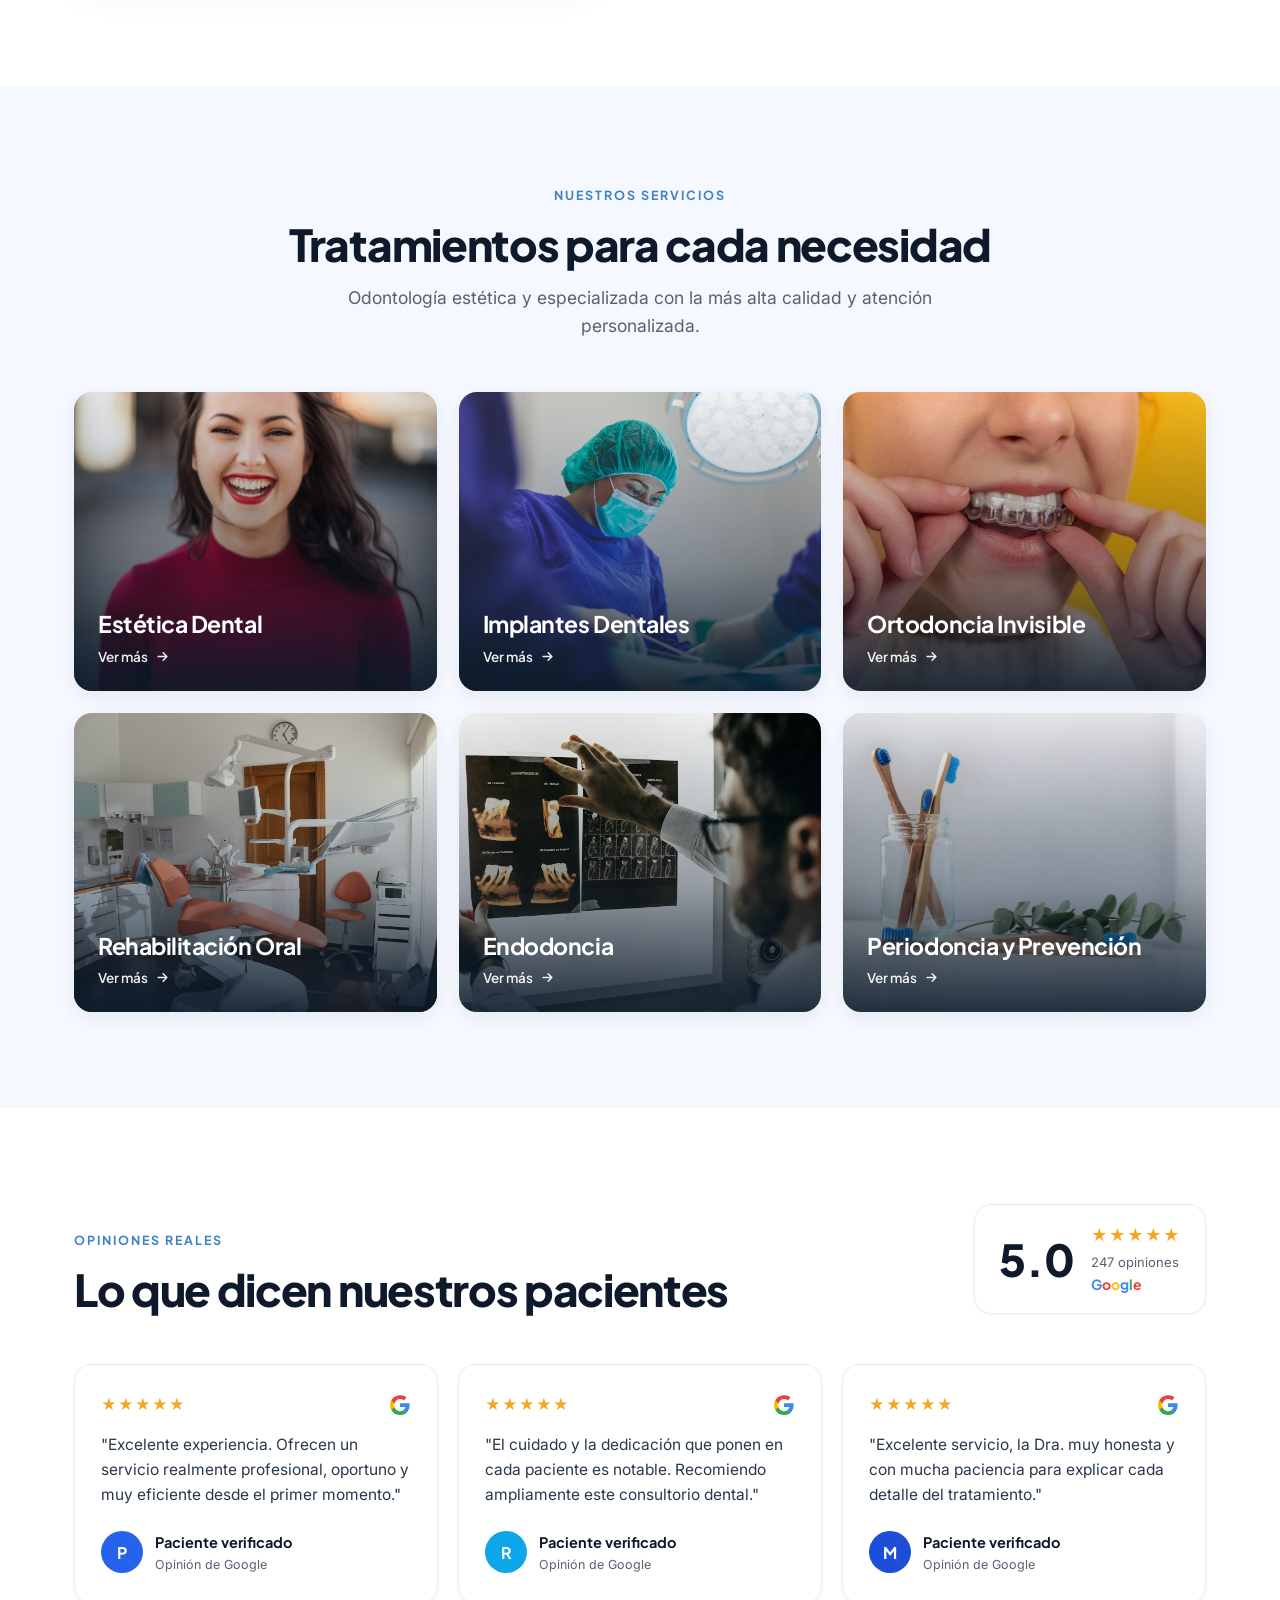
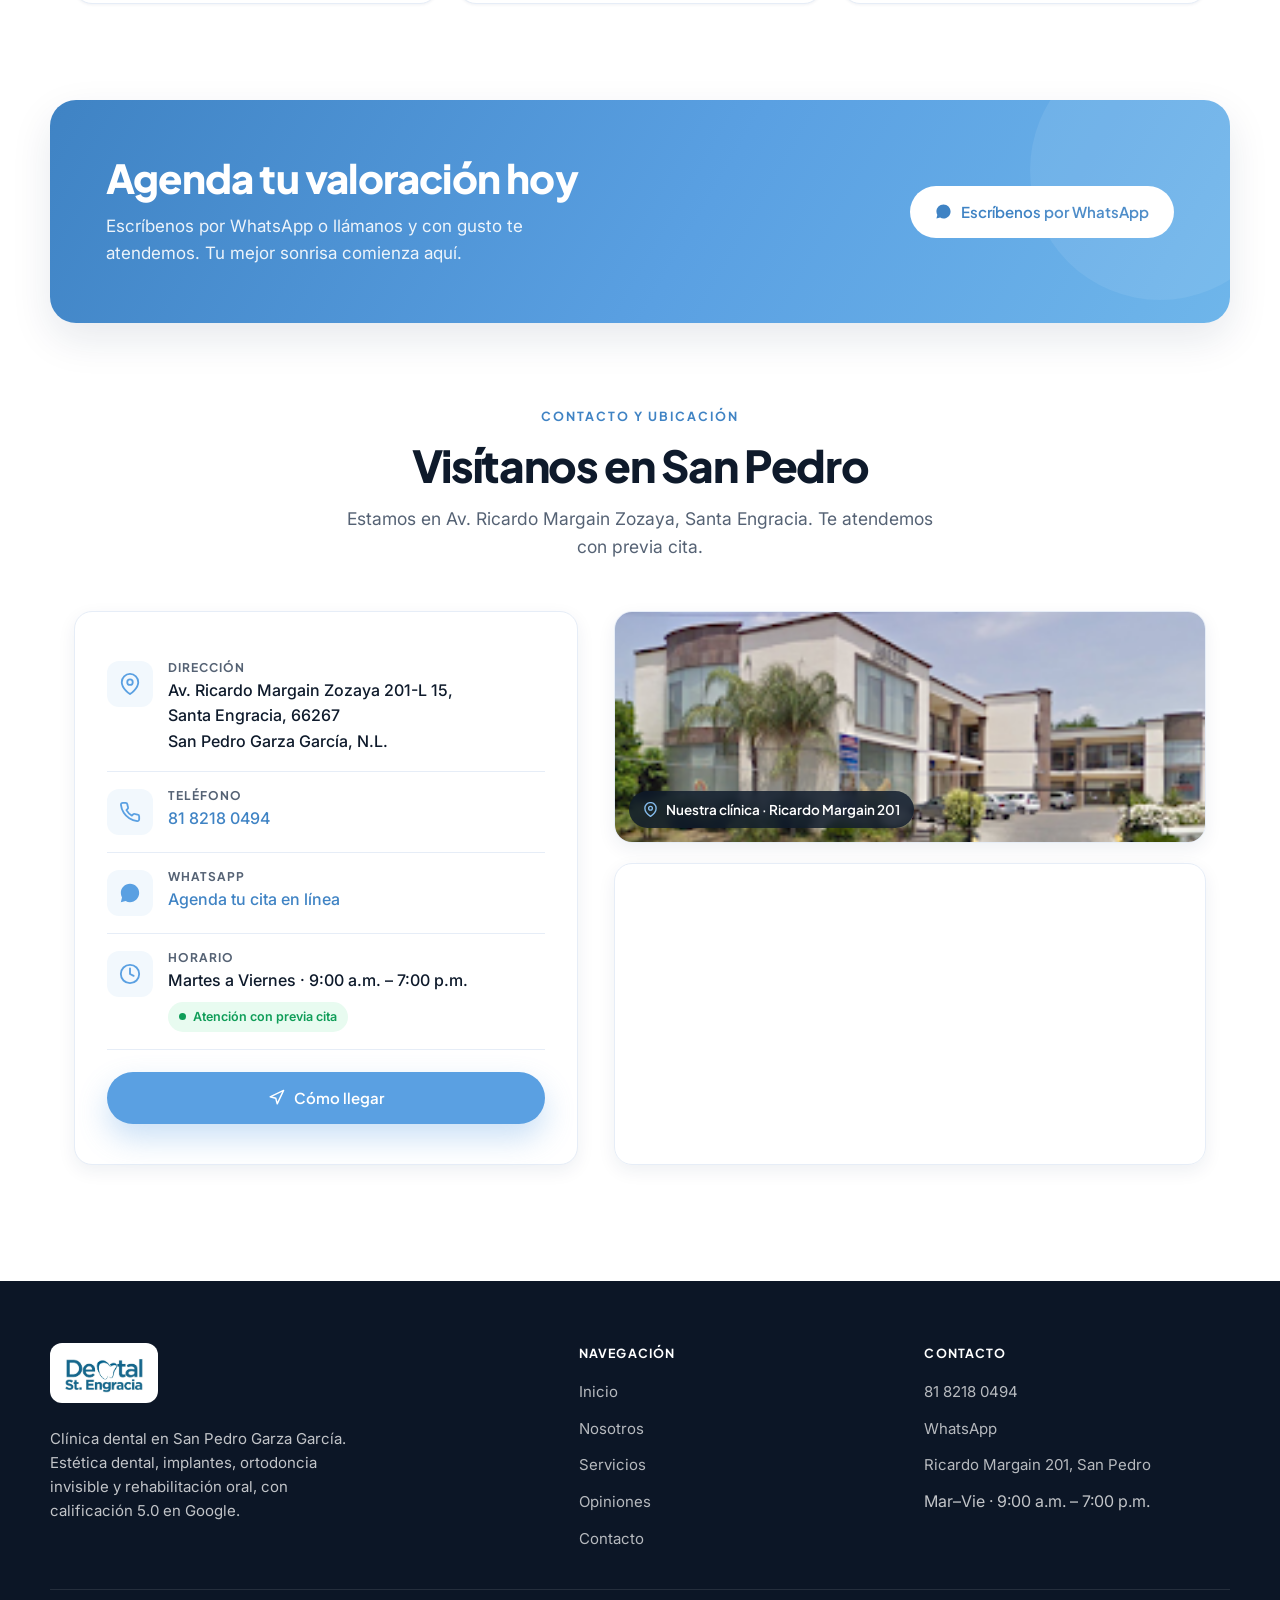
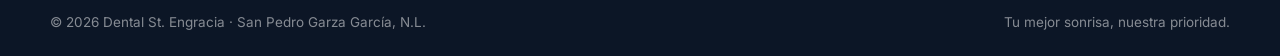
==== commit 6dd0b479: "Agregar logo oficial en navbar y footer, y favicon Co-Authored-By: Claude Opus 4.8 <noreply@anthropi" ====
--- a/index.html
+++ b/index.html
@@ -10,6 +10,9 @@
   <meta property="og:title" content="Dental St. Engracia | Dentista en San Pedro Garza García" />
   <meta property="og:description" content="Clínica dental · 5.0 ★ (247 opiniones). Estética dental, implantes, ortodoncia invisible y rehabilitación oral." />
   <meta property="og:type" content="website" />
+
+  <link rel="icon" type="image/png" href="img/favicon.png" />
+  <link rel="apple-touch-icon" href="img/favicon.png" />
 
   <link rel="preconnect" href="https://fonts.googleapis.com" />
   <link rel="preconnect" href="https://fonts.gstatic.com" crossorigin />
@@ -64,6 +67,7 @@
     header { position: sticky; top: 0; z-index: 100; background: rgba(255,255,255,.82);
       backdrop-filter: saturate(180%) blur(16px); -webkit-backdrop-filter: saturate(180%) blur(16px); border-bottom: 1px solid var(--line); }
     .nav { display: flex; align-items: center; justify-content: space-between; height: 72px; }
+    .brand img.logo { height: 46px; width: auto; display: block; }
     .brand .name { font-family: 'Plus Jakarta Sans', sans-serif; font-weight: 800; font-size: 20px; color: var(--ink); line-height: 1; letter-spacing: -.02em; }
     .brand .name b { color: var(--blue); }
     .brand .name small { display: block; font-family: 'Inter', sans-serif; font-weight: 500; font-size: 10.5px; color: var(--slate); letter-spacing: .2em; text-transform: uppercase; margin-top: 5px; }
@@ -193,6 +197,8 @@
     /* Footer */
     footer { background: #0c1626; color: rgba(255,255,255,.75); margin-top: 20px; }
     .foot { display: grid; grid-template-columns: 1.6fr 1fr 1fr; gap: 40px; padding: 62px 0 38px; }
+    .foot .logo-chip { display: inline-block; background: #fff; border-radius: 12px; padding: 10px 14px; }
+    .foot .logo-chip img { height: 40px; width: auto; display: block; }
     .foot .name { font-family: 'Plus Jakarta Sans', sans-serif; font-weight: 800; font-size: 21px; color: #fff; letter-spacing: -.02em; }
     .foot .name b { color: var(--blue-500); }
     .foot .name small { display: block; font-family: 'Inter', sans-serif; font-weight: 500; font-size: 10.5px; color: rgba(255,255,255,.5); letter-spacing: .2em; text-transform: uppercase; margin-top: 5px; }
@@ -240,8 +246,8 @@
   <!-- NAVBAR -->
   <header>
     <div class="wrap nav">
-      <a href="#inicio" class="brand">
-        <span class="name">Dental <b>St. Engracia</b><small>Clínica Dental · San Pedro</small></span>
+      <a href="#inicio" class="brand" aria-label="Dental St. Engracia — inicio">
+        <img class="logo" src="img/logo.png" alt="Dental St. Engracia" />
       </a>
       <nav class="nav-links" id="navLinks">
         <a class="link" href="#inicio">Inicio</a>
@@ -484,7 +490,7 @@
   <footer>
     <div class="wrap foot">
       <div>
-        <span class="name">Dental <b>St. Engracia</b><small>Clínica Dental · San Pedro</small></span>
+        <span class="logo-chip"><img src="img/logo.png" alt="Dental St. Engracia" /></span>
         <p>Clínica dental en San Pedro Garza García. Estética dental, implantes, ortodoncia invisible y rehabilitación oral, con calificación 5.0 en Google.</p>
       </div>
       <div>
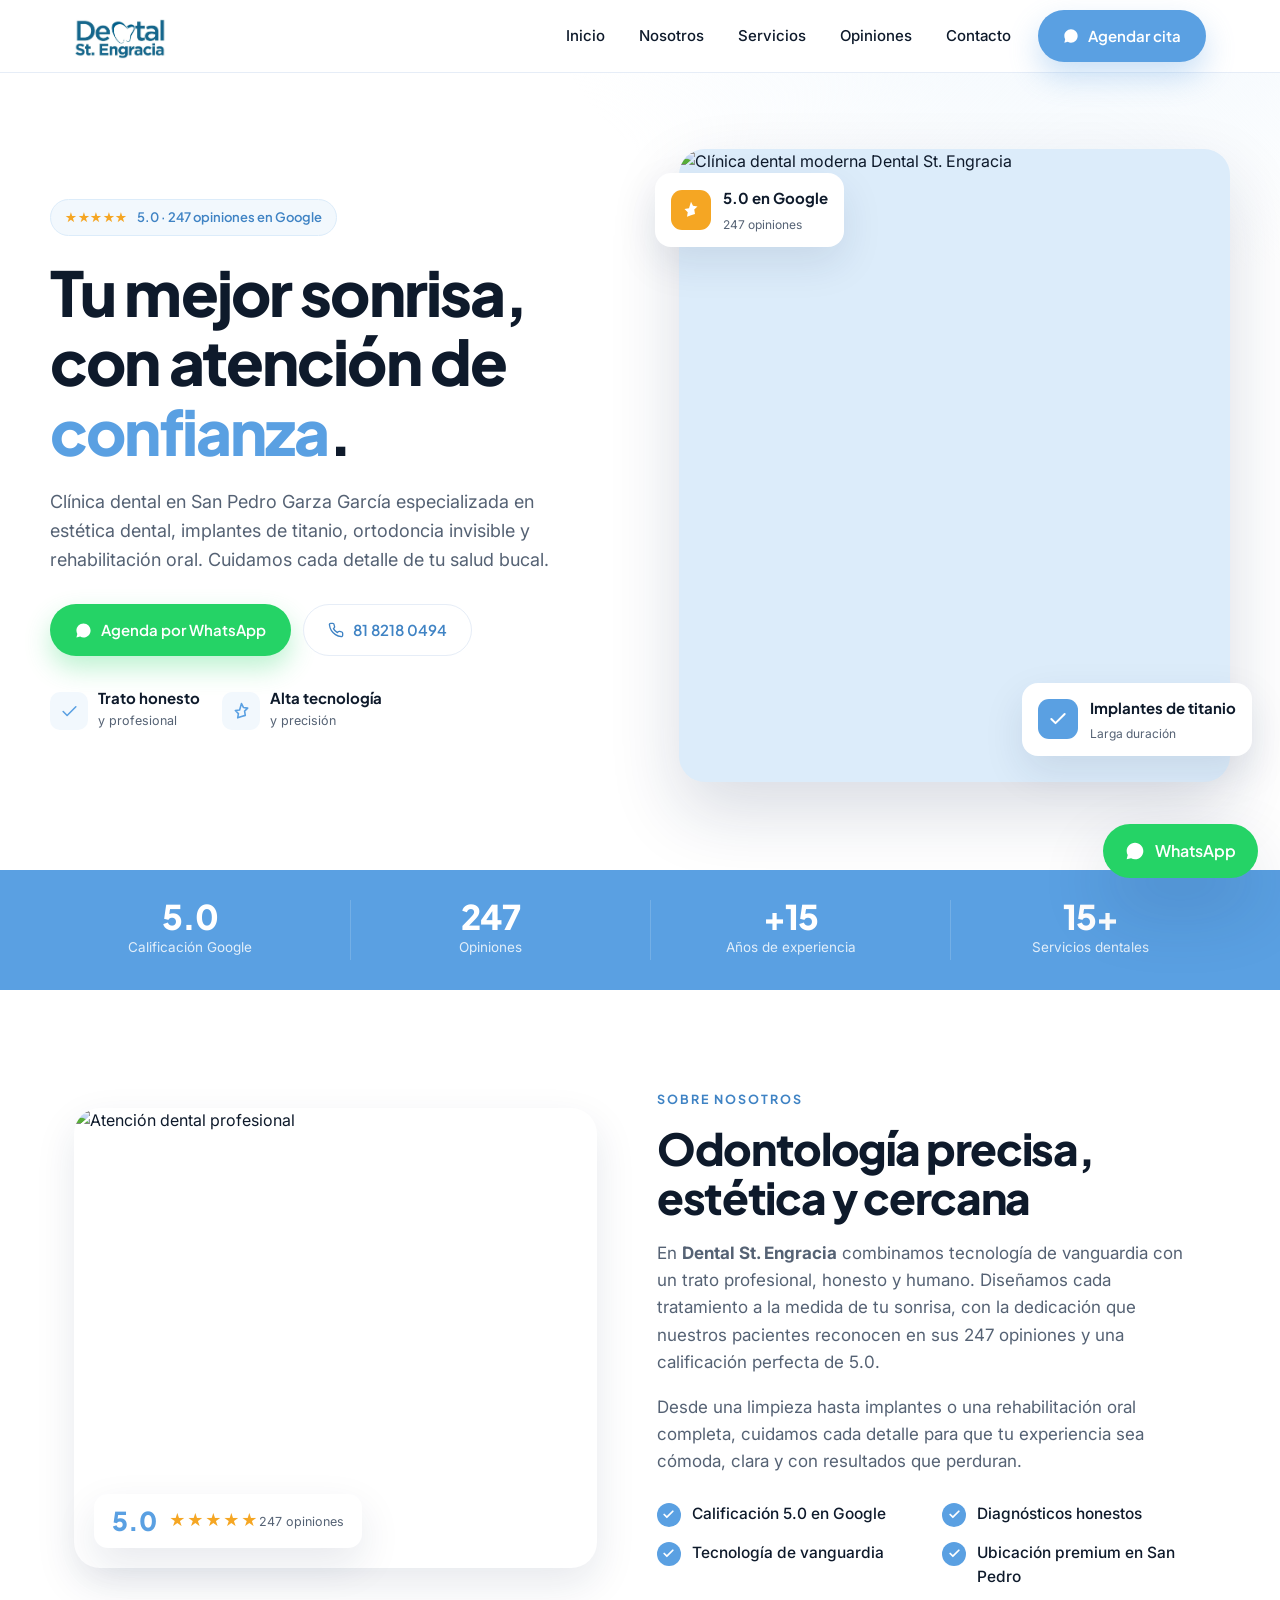
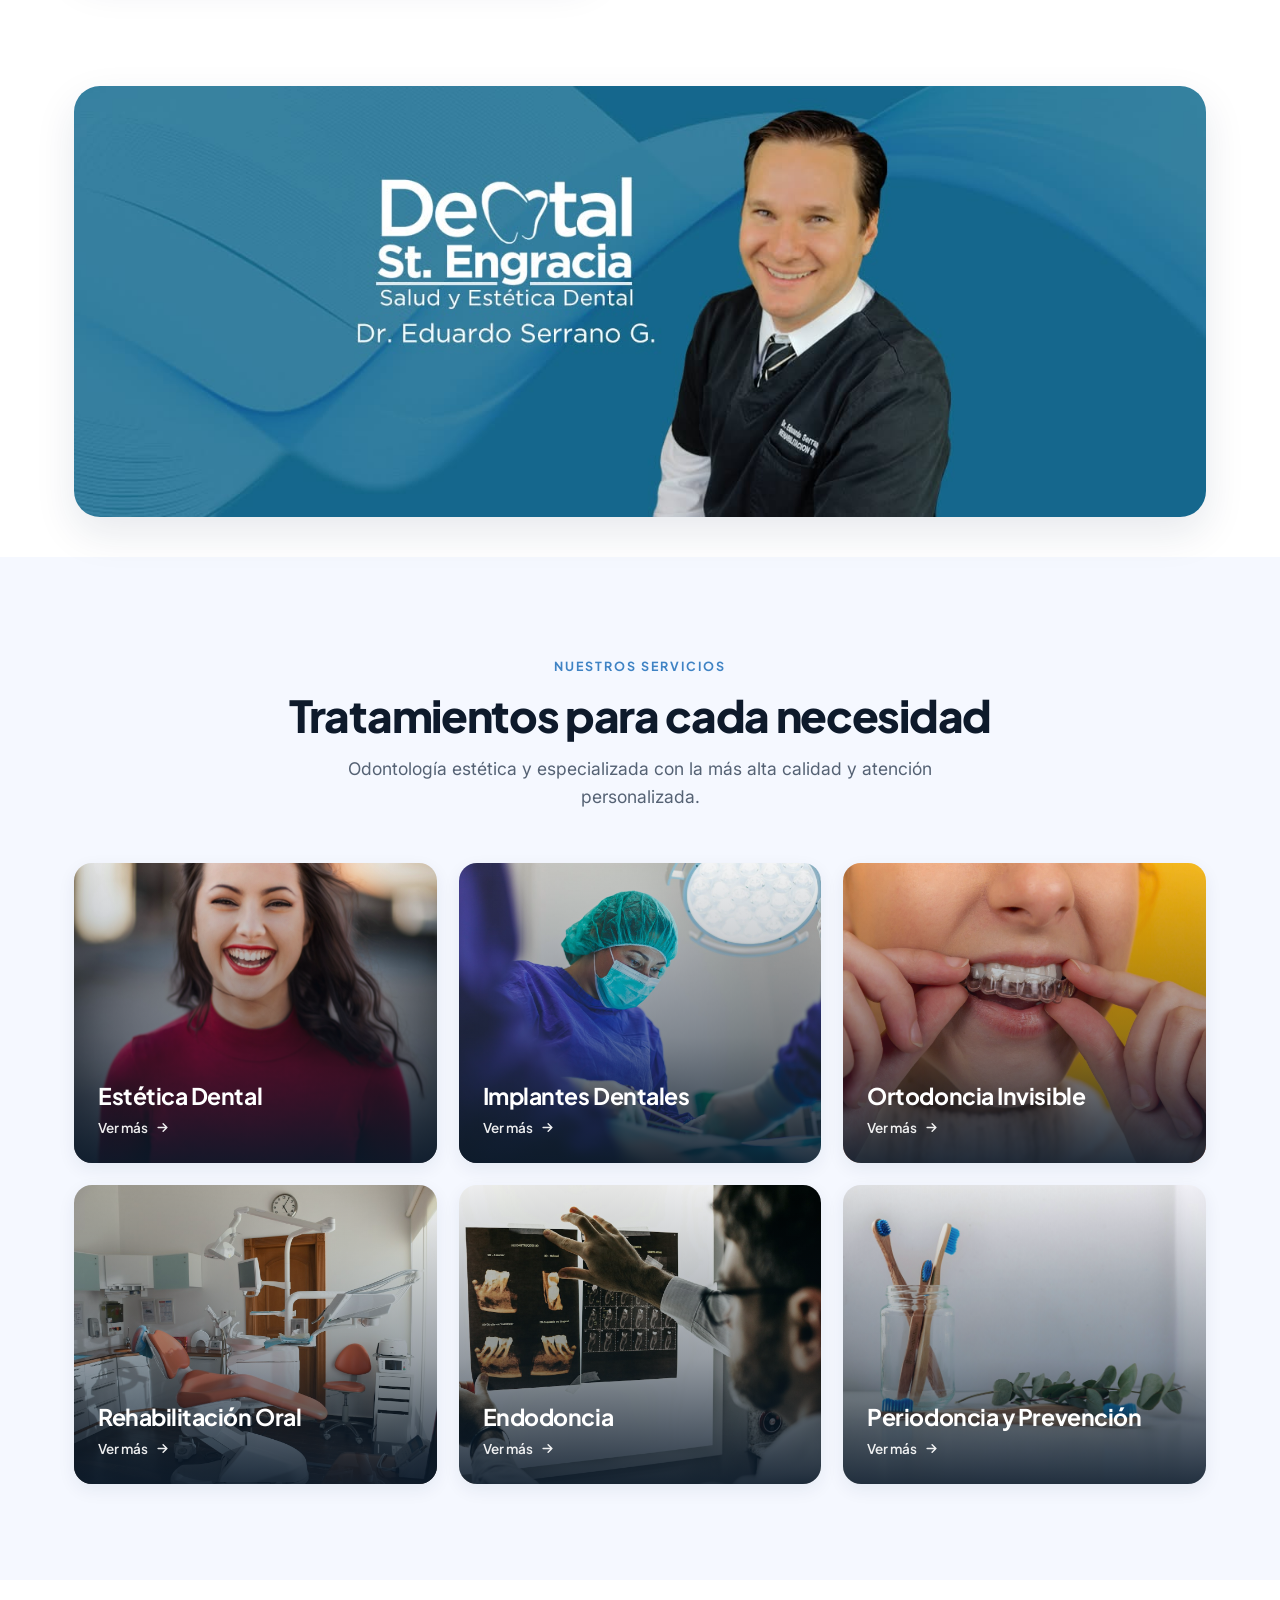
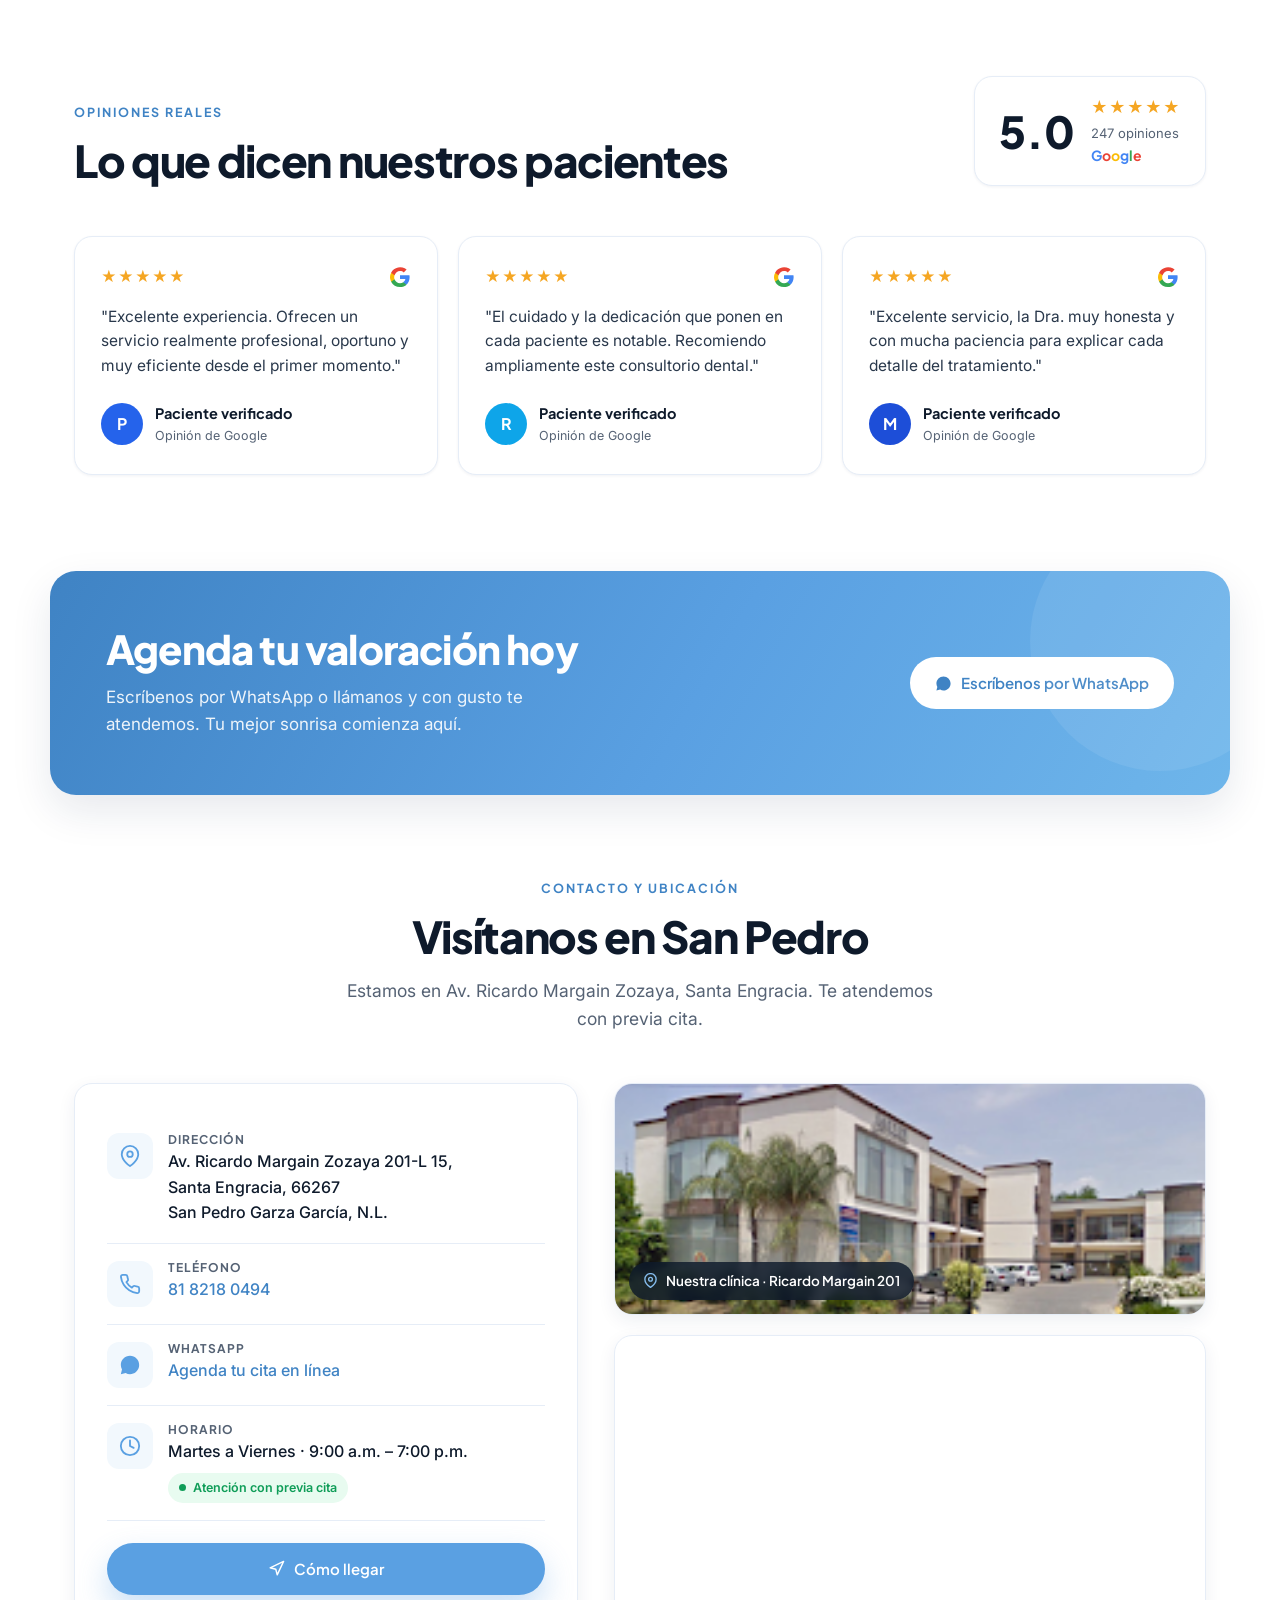
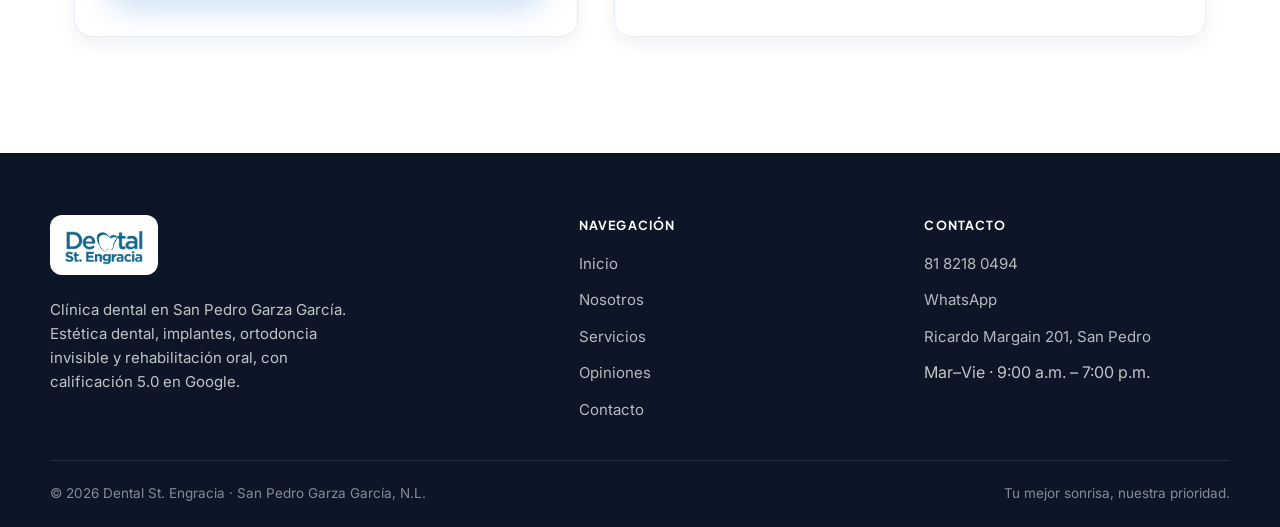
==== commit 9766bad4: "Agregar banner del Dr. Eduardo Serrano en el inicio (entre Nosotros y Servicios) Co-Authored-By: Cla" ====
--- a/index.html
+++ b/index.html
@@ -135,6 +135,11 @@
     .about-list li { display: flex; gap: 11px; align-items: flex-start; font-size: 15.5px; font-weight: 500; }
     .about-list .check { flex: none; width: 24px; height: 24px; border-radius: 999px; background: var(--blue); color: #fff; display: grid; place-items: center; margin-top: 1px; }
 
+    /* Doctor band */
+    .doctor { padding: 0 0 40px; }
+    .doctor-card { position: relative; border-radius: var(--r-lg); overflow: hidden; box-shadow: var(--shadow-md); }
+    .doctor-card img { width: 100%; height: auto; display: block; }
+
     /* Services */
     .services { background: var(--bg-soft); }
     .cards { display: grid; grid-template-columns: repeat(3, 1fr); gap: 22px; margin-top: 52px; }
@@ -337,6 +342,15 @@
     </div>
   </section>
 
+  <!-- DOCTOR -->
+  <section class="doctor">
+    <div class="wrap">
+      <div class="doctor-card">
+        <img src="dr.jpg" alt="Dr. Eduardo Serrano G. — Dental St. Engracia, Salud y Estética Dental" />
+      </div>
+    </div>
+  </section>
+
   <!-- SERVICIOS -->
   <section class="sec services" id="servicios">
     <div class="wrap">
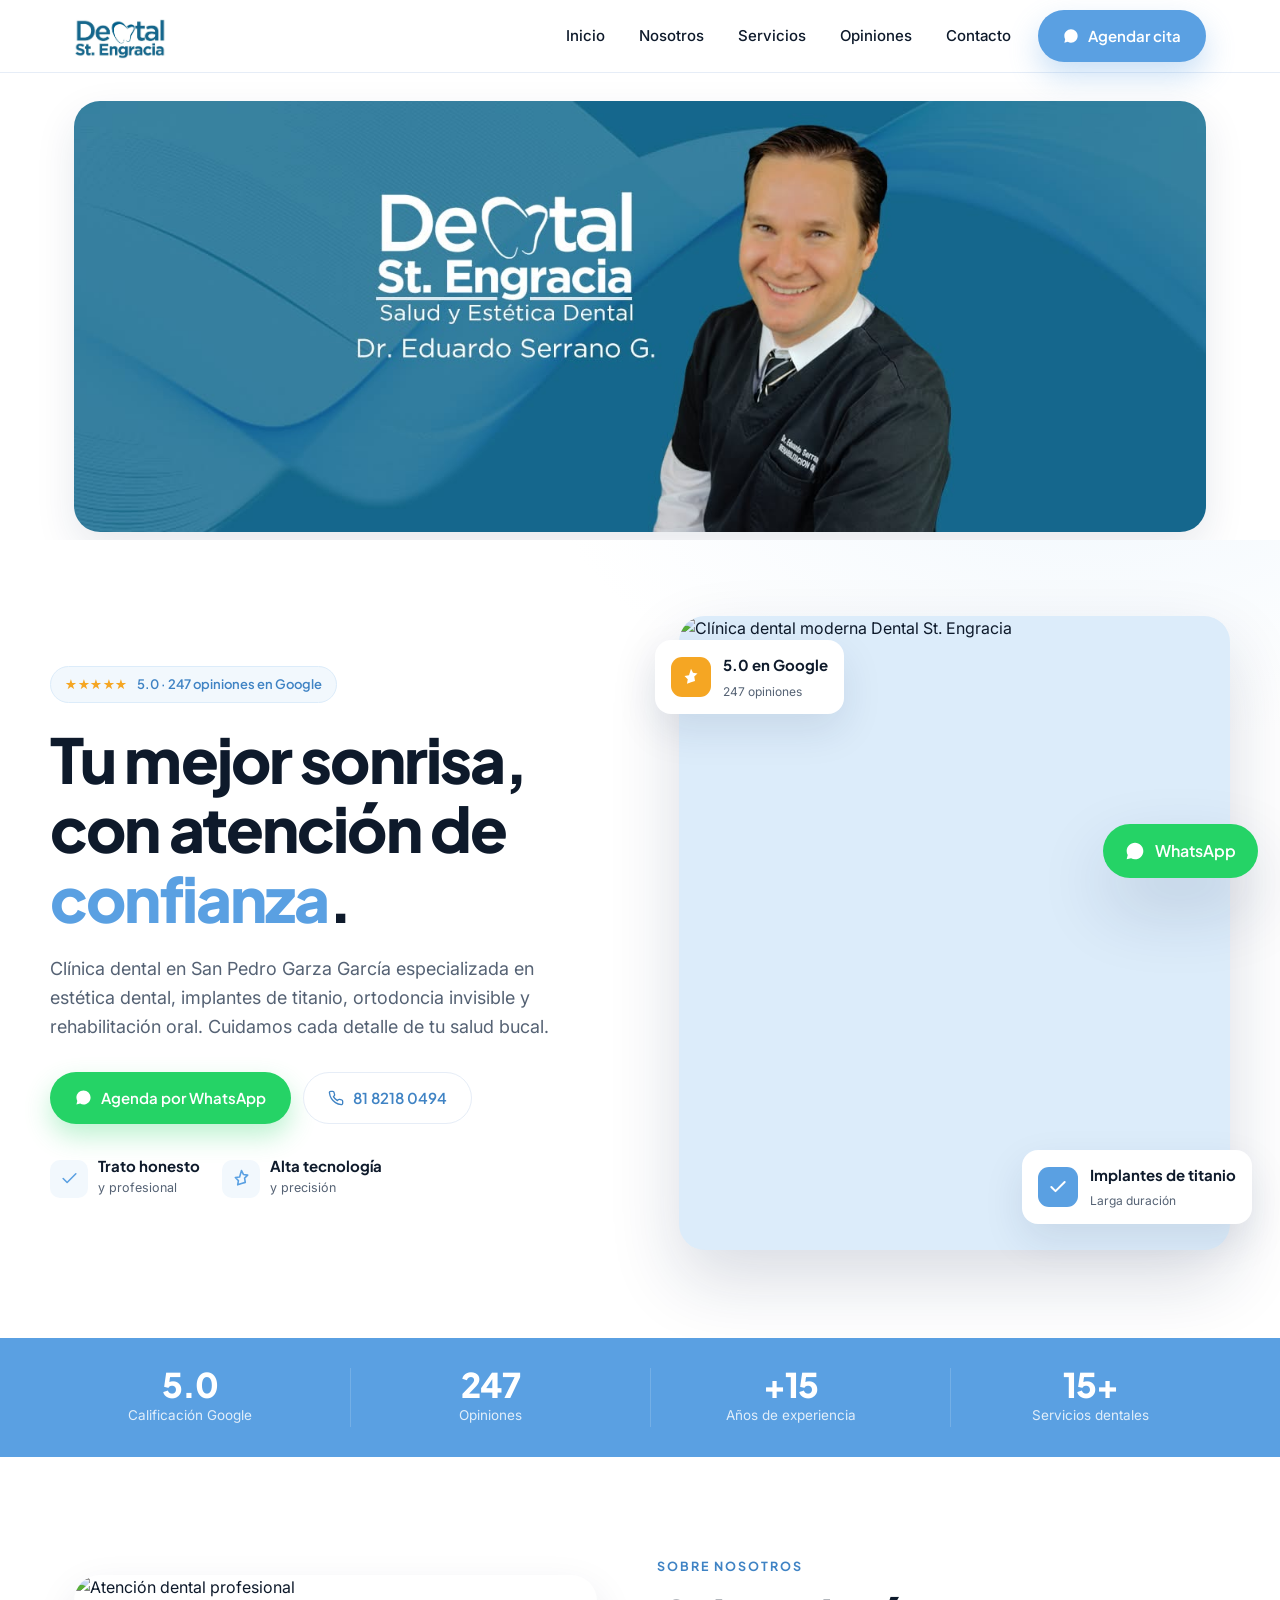
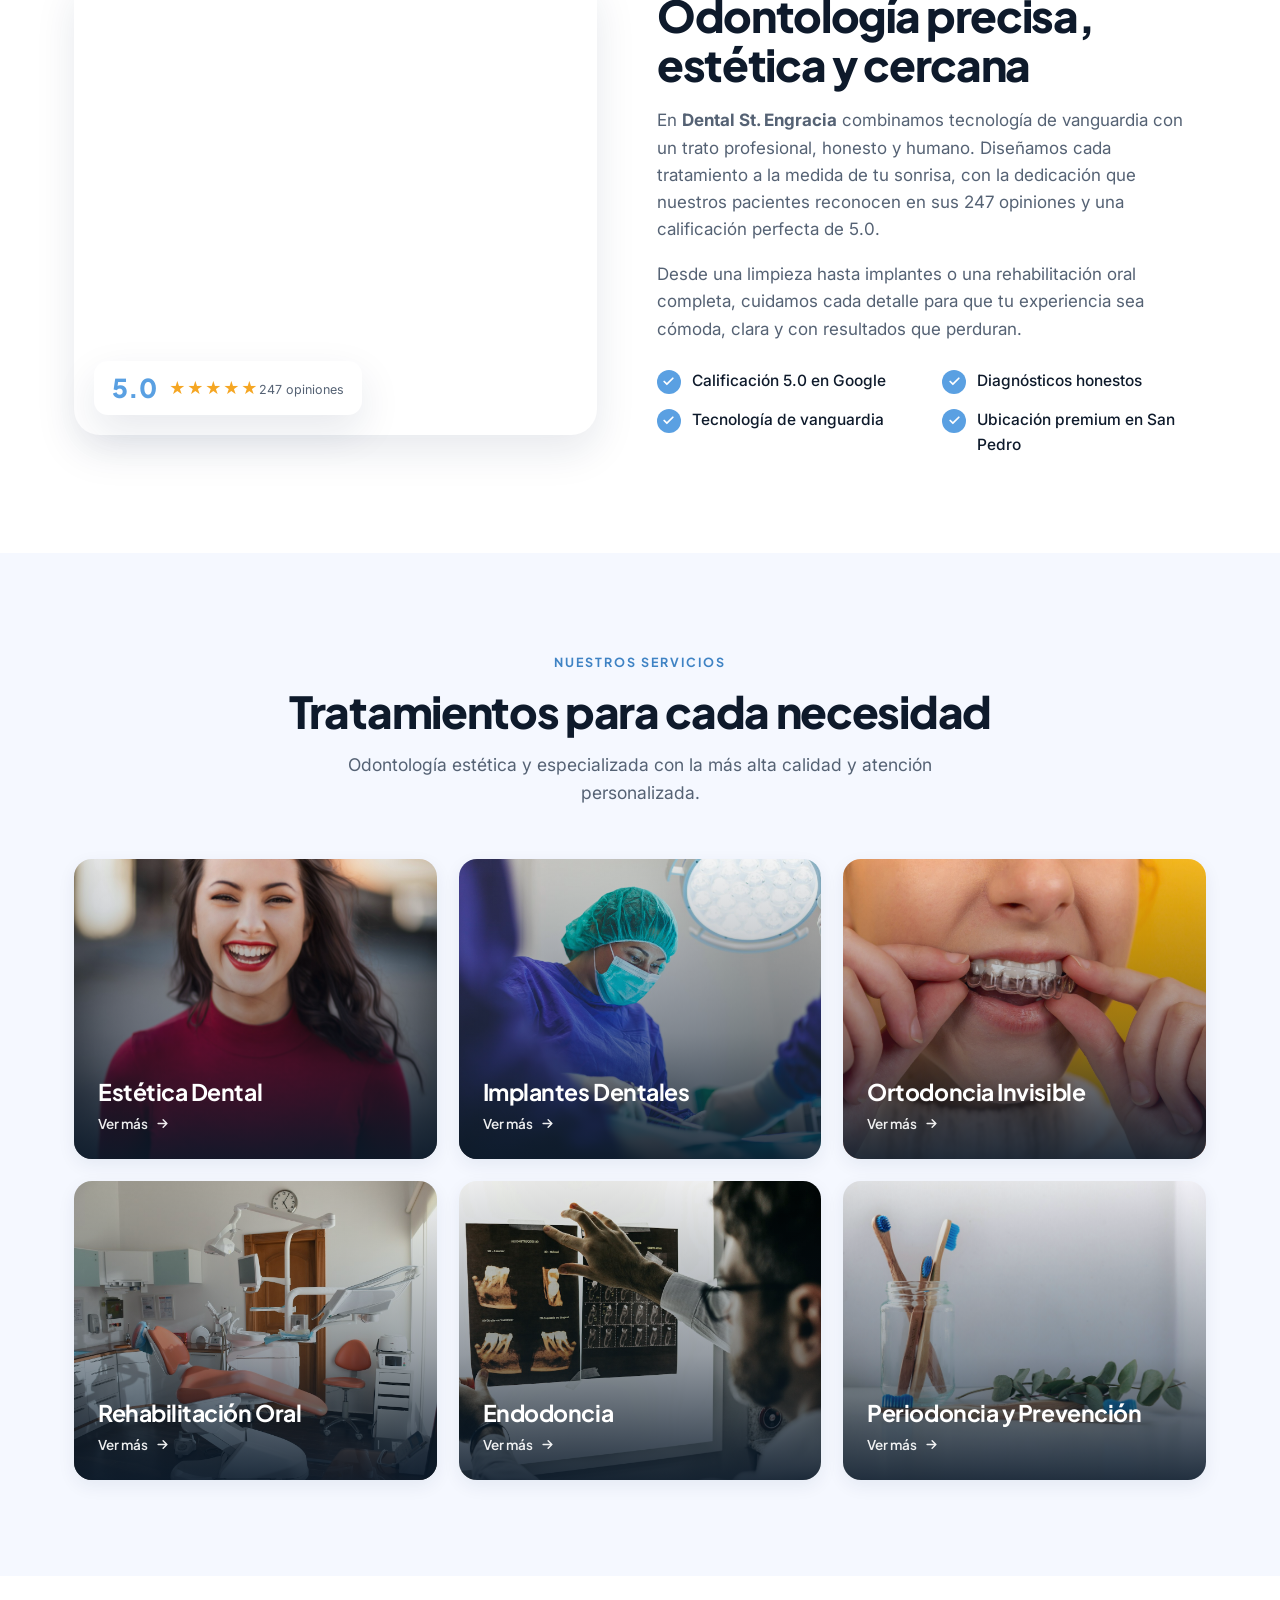
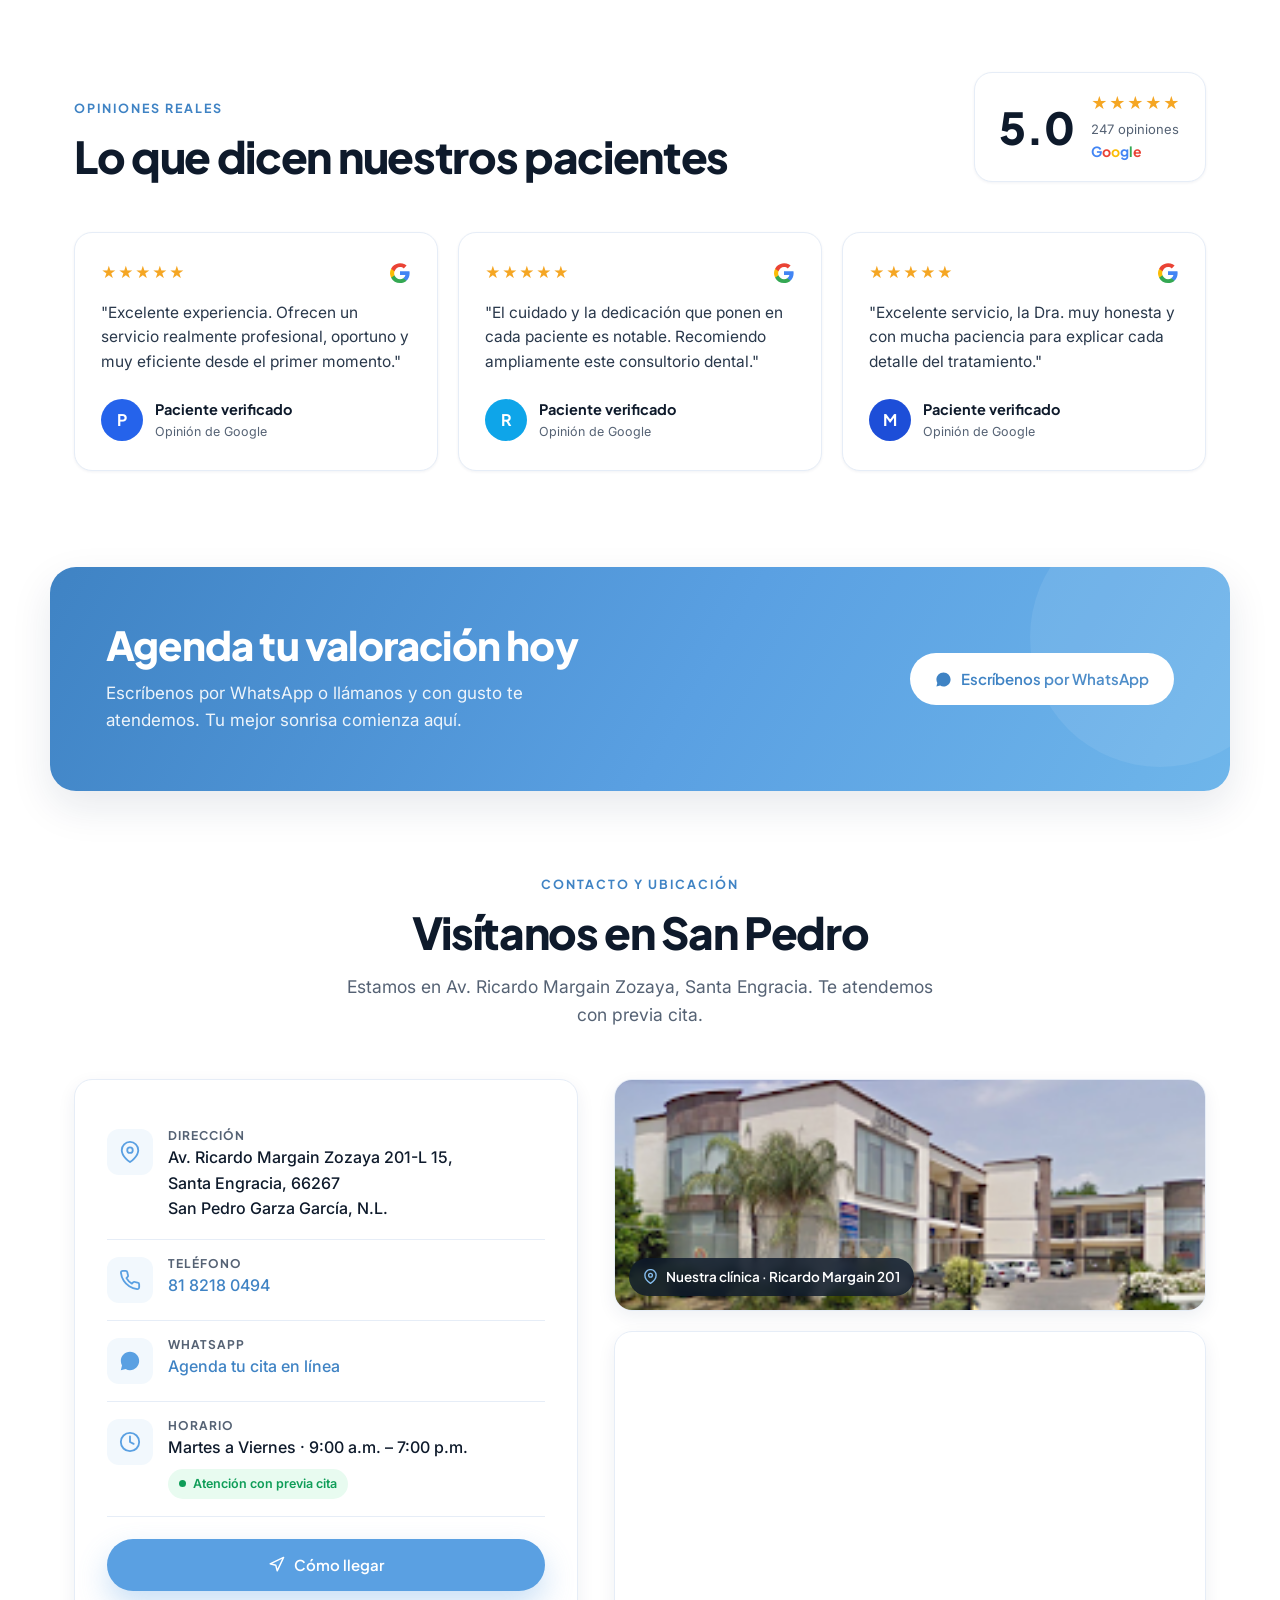
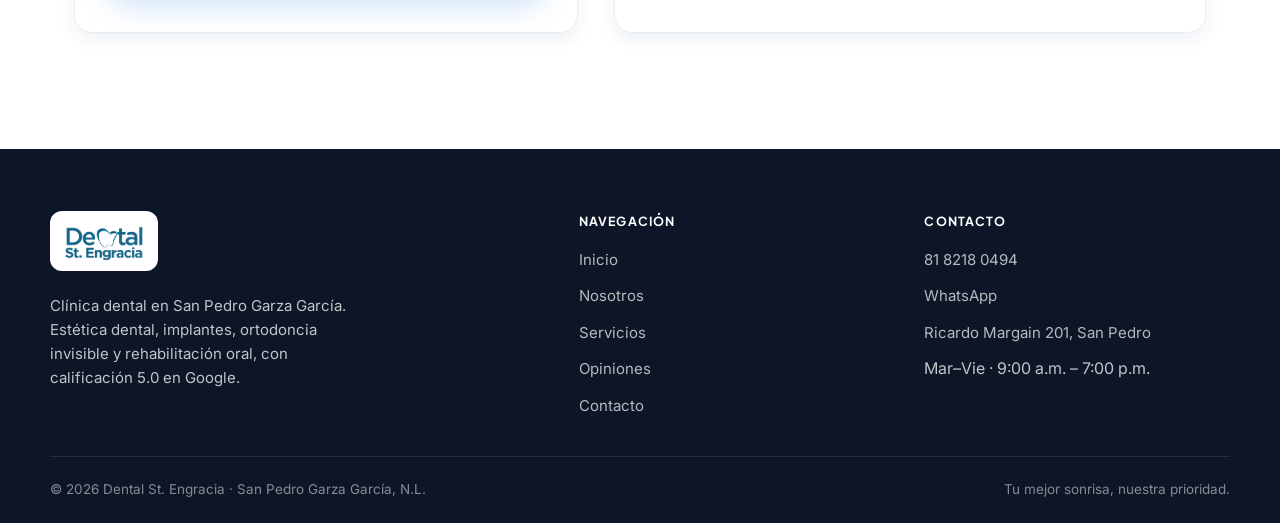
==== commit 7f94f6ac: "Mover banner del doctor arriba del hero, como franja de bienvenida Co-Authored-By: Claude Opus 4.8 <" ====
--- a/index.html
+++ b/index.html
@@ -271,6 +271,15 @@
     </div>
   </header>
 
+  <!-- DOCTOR -->
+  <section class="doctor" style="padding: 28px 0 8px;">
+    <div class="wrap">
+      <div class="doctor-card">
+        <img src="dr.jpg" alt="Dr. Eduardo Serrano G. — Dental St. Engracia, Salud y Estética Dental" />
+      </div>
+    </div>
+  </section>
+
   <!-- HERO -->
   <section class="hero" id="inicio">
     <div class="wrap hero-grid">
@@ -338,15 +347,6 @@
           <li><span class="check"><svg width="13" height="13" viewBox="0 0 24 24" fill="none" stroke="currentColor" stroke-width="3.2" stroke-linecap="round" stroke-linejoin="round"><path d="M20 6 9 17l-5-5"/></svg></span> Tecnología de vanguardia</li>
           <li><span class="check"><svg width="13" height="13" viewBox="0 0 24 24" fill="none" stroke="currentColor" stroke-width="3.2" stroke-linecap="round" stroke-linejoin="round"><path d="M20 6 9 17l-5-5"/></svg></span> Ubicación premium en San Pedro</li>
         </ul>
-      </div>
-    </div>
-  </section>
-
-  <!-- DOCTOR -->
-  <section class="doctor">
-    <div class="wrap">
-      <div class="doctor-card">
-        <img src="dr.jpg" alt="Dr. Eduardo Serrano G. — Dental St. Engracia, Salud y Estética Dental" />
       </div>
     </div>
   </section>
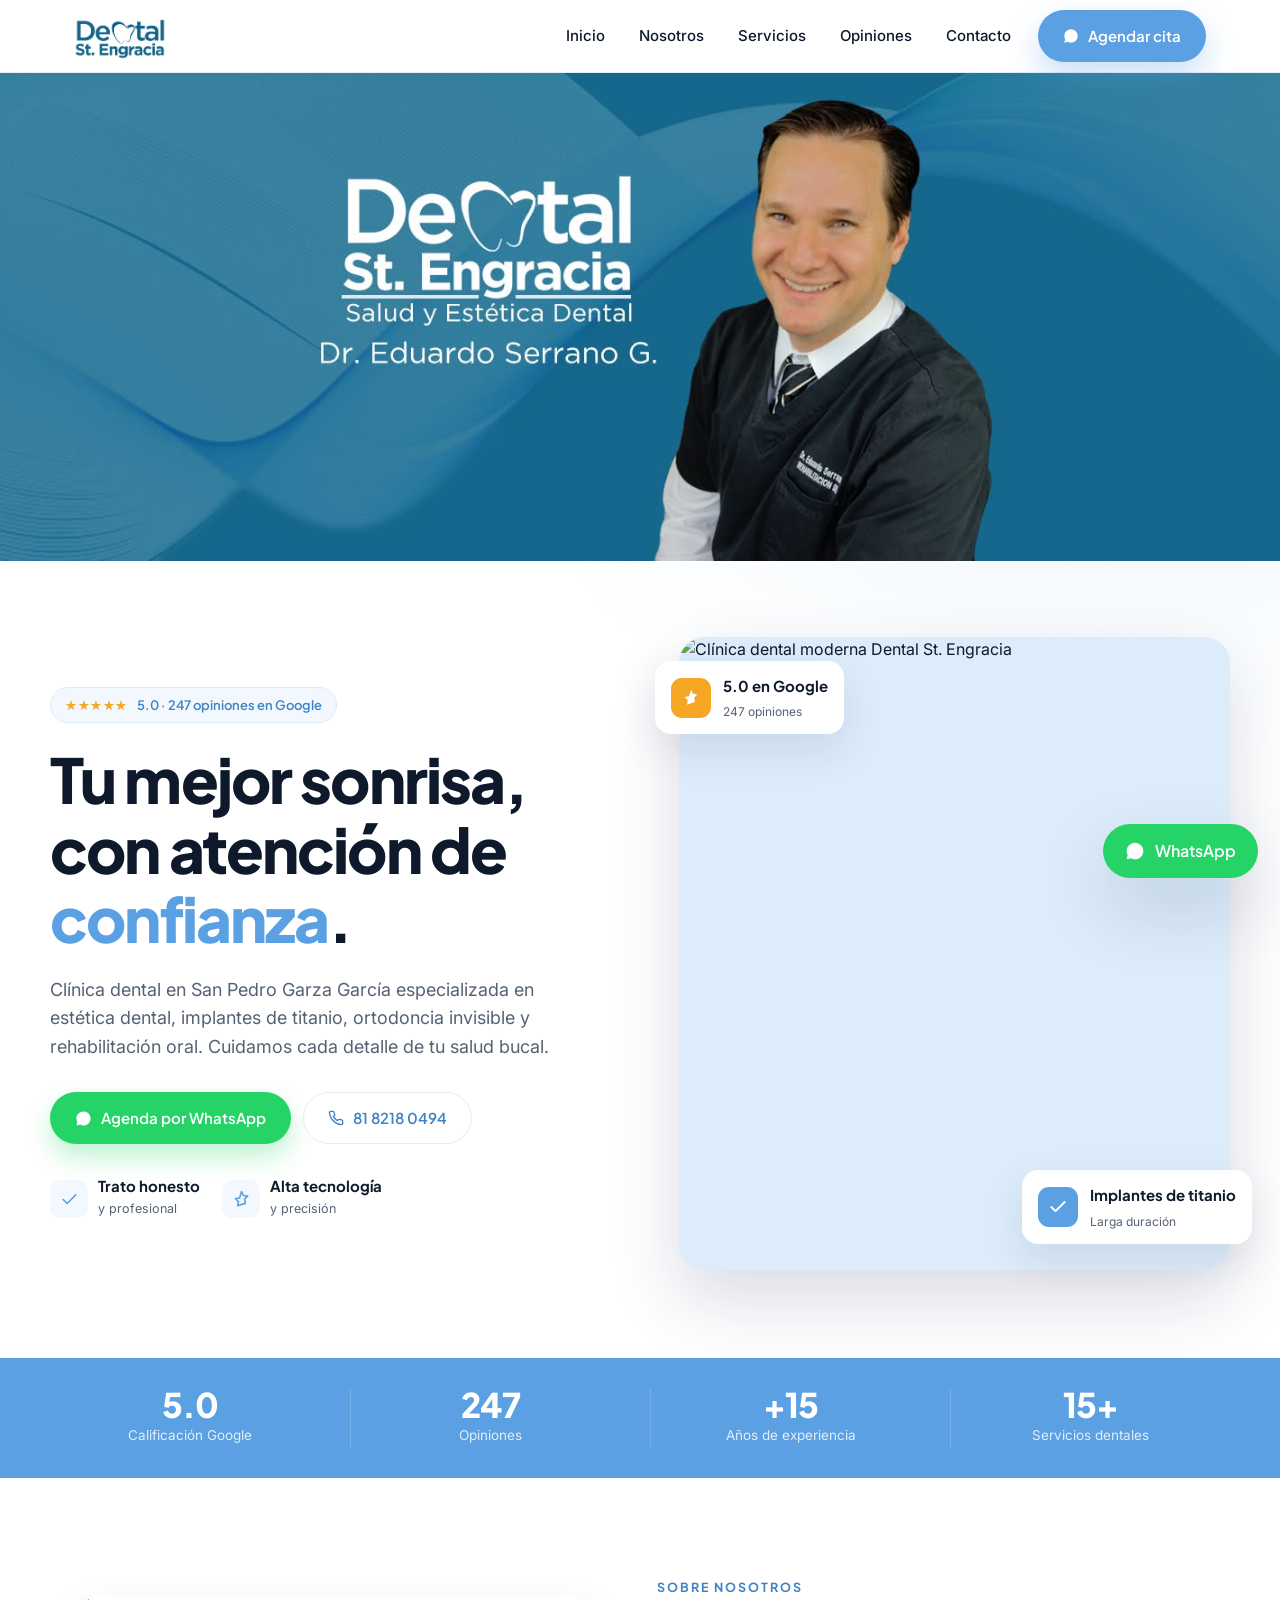
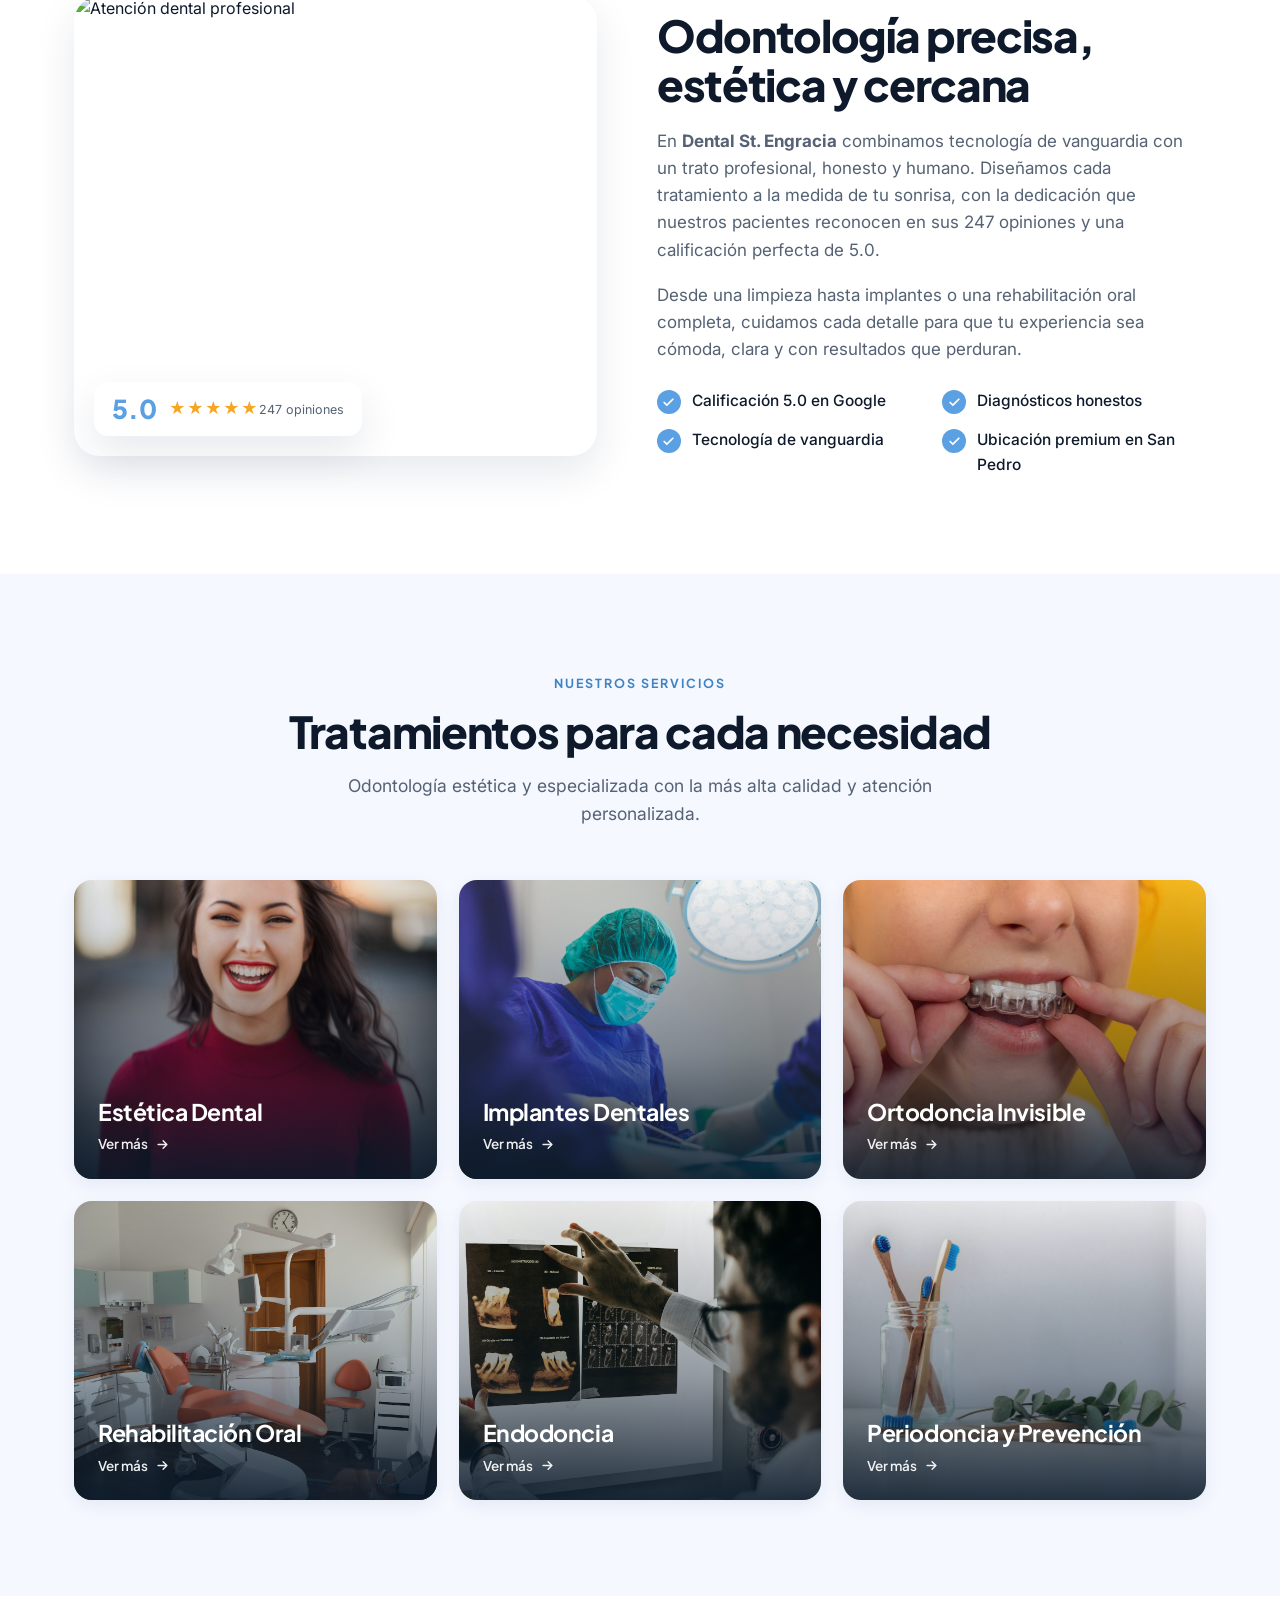
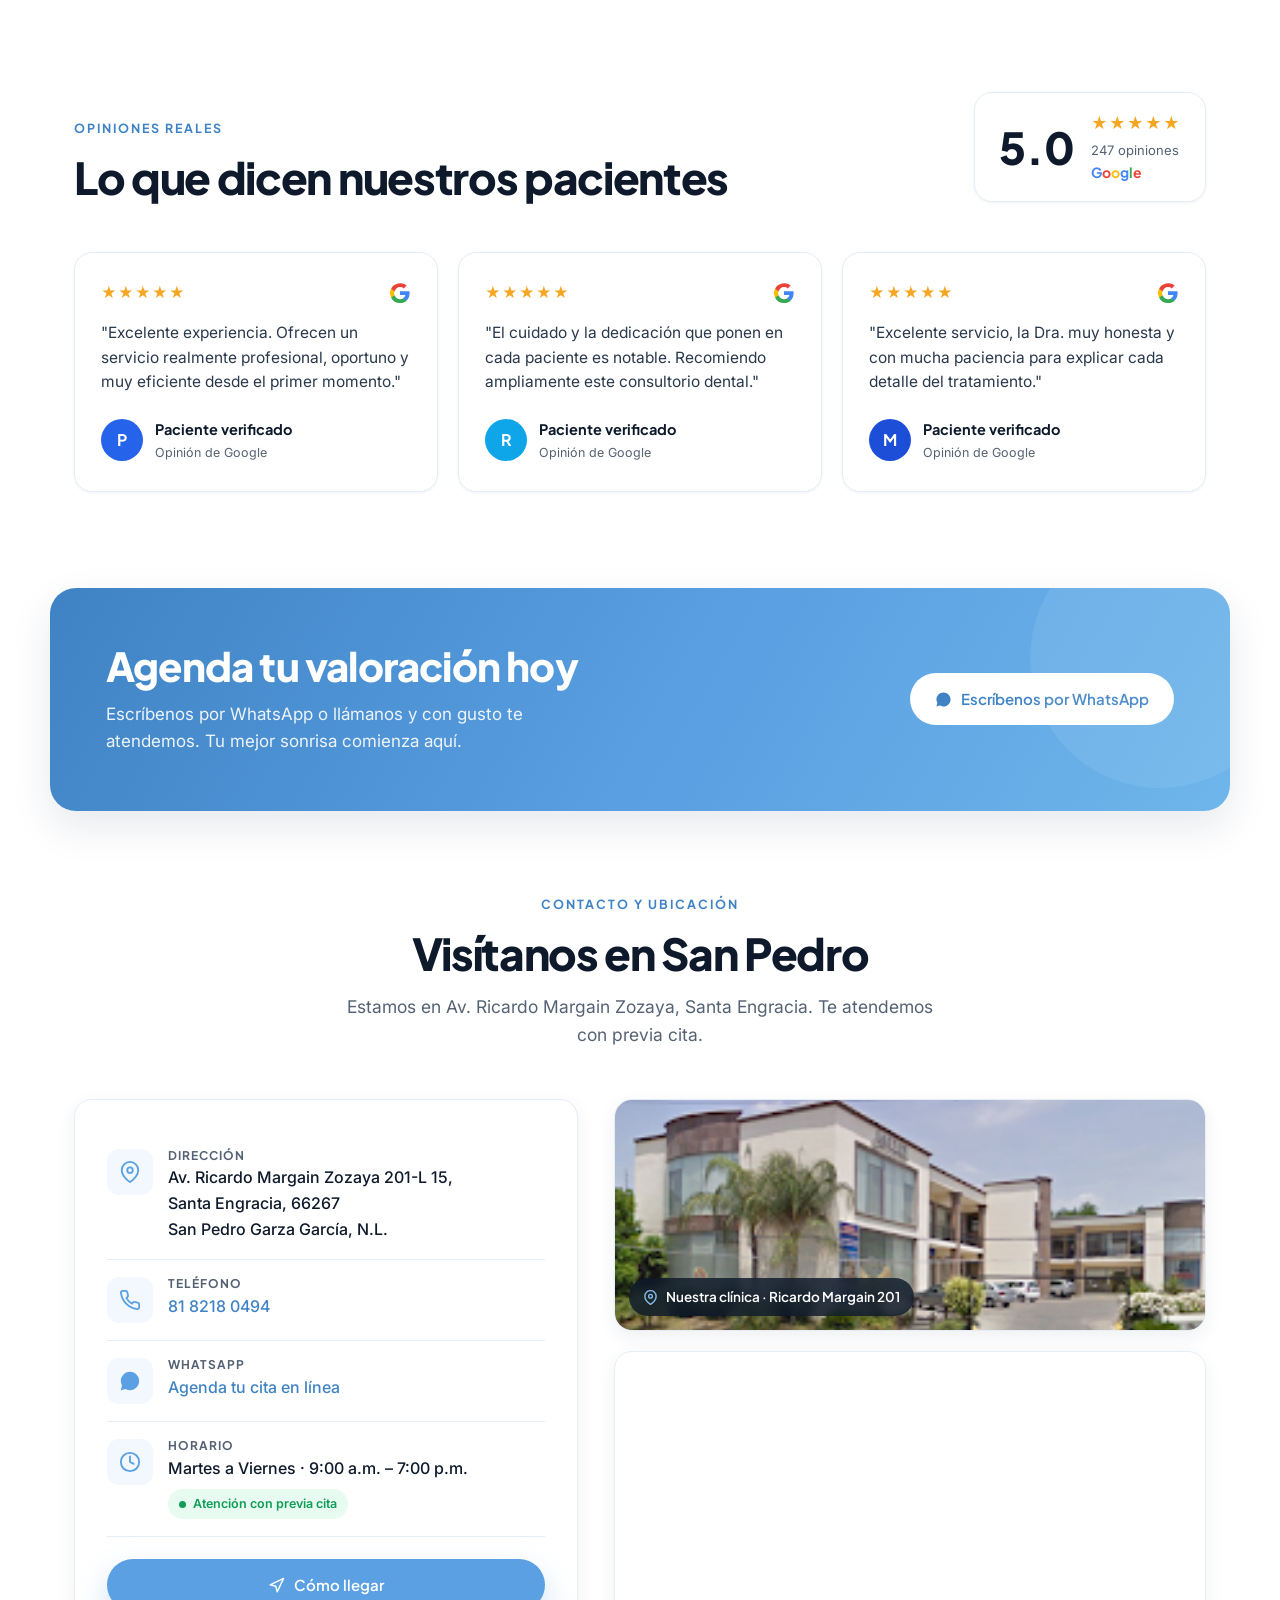
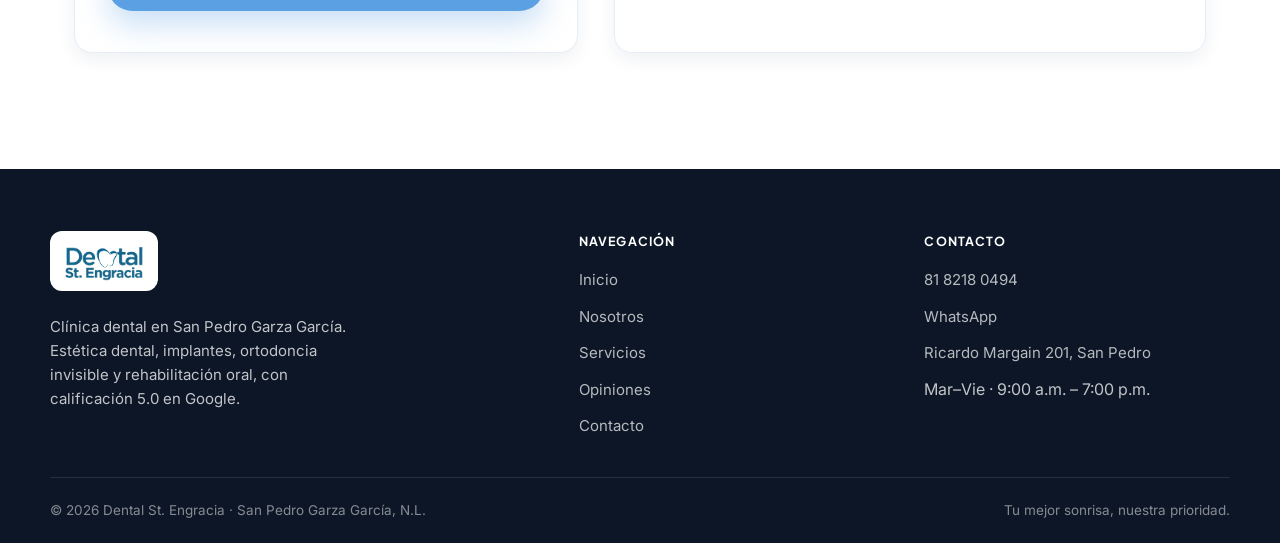
==== commit f756fa42: "Banner del doctor a todo el ancho (de lado a lado, sin margenes) Co-Authored-By: Claude Opus 4.8 <no" ====
--- a/index.html
+++ b/index.html
@@ -135,10 +135,9 @@
     .about-list li { display: flex; gap: 11px; align-items: flex-start; font-size: 15.5px; font-weight: 500; }
     .about-list .check { flex: none; width: 24px; height: 24px; border-radius: 999px; background: var(--blue); color: #fff; display: grid; place-items: center; margin-top: 1px; }
 
-    /* Doctor band */
-    .doctor { padding: 0 0 40px; }
-    .doctor-card { position: relative; border-radius: var(--r-lg); overflow: hidden; box-shadow: var(--shadow-md); }
-    .doctor-card img { width: 100%; height: auto; display: block; }
+    /* Doctor band — full bleed edge to edge */
+    .doctor { padding: 0; margin: 0; line-height: 0; }
+    .doctor img { width: 100%; height: auto; display: block; }
 
     /* Services */
     .services { background: var(--bg-soft); }
@@ -272,12 +271,8 @@
   </header>
 
   <!-- DOCTOR -->
-  <section class="doctor" style="padding: 28px 0 8px;">
-    <div class="wrap">
-      <div class="doctor-card">
-        <img src="dr.jpg" alt="Dr. Eduardo Serrano G. — Dental St. Engracia, Salud y Estética Dental" />
-      </div>
-    </div>
+  <section class="doctor">
+    <img src="dr.jpg" alt="Dr. Eduardo Serrano G. — Dental St. Engracia, Salud y Estética Dental" />
   </section>
 
   <!-- HERO -->
